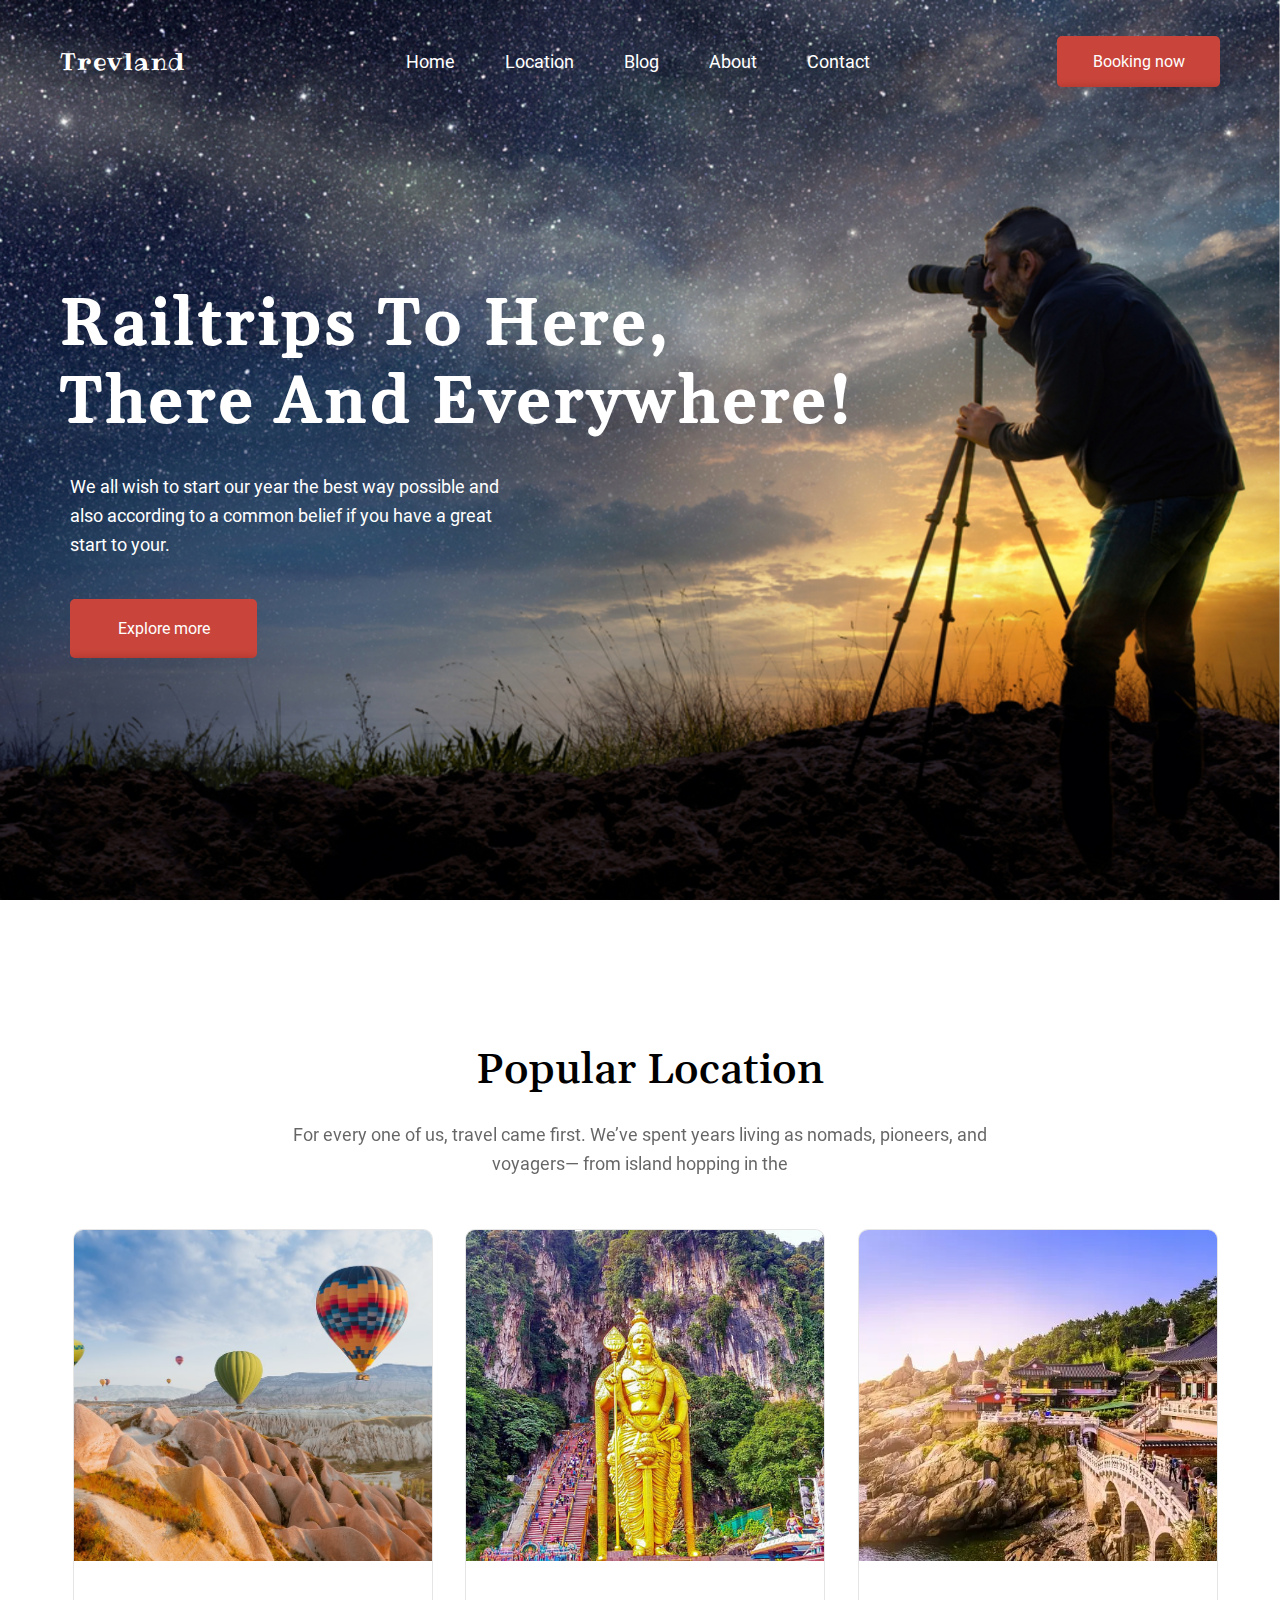
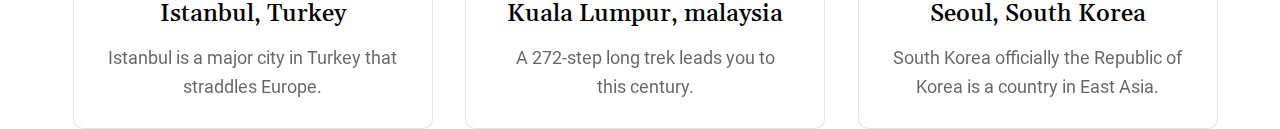
==== index.html @ 226bc900 "first commit" ====
<!DOCTYPE html>
<html lang="en">
  <head>
    <meta charset="UTF-8" />
    <meta http-equiv="X-UA-Compatible" content="IE=edge" />
    <meta name="viewport" content="width=device-width, initial-scale=1.0" />
    <link rel="stylesheet" href="./styles/normalize.css" />
    <link rel="stylesheet" href="./styles/style.css" />
    <title>Traveland</title>
  </head>
  <body class="page">
    <header class="header">
      <div class="header__wrapper --container">
        <div class="menu">
          <div class="logo">Trevland</div>
          <nav class="nav">
            <a class="nav__item" href="#">Home</a>
            <a class="nav__item" href="#">Location</a>
            <a class="nav__item" href="#">Blog</a>
            <a class="nav__item" href="#">About</a>
            <a class="nav__item" href="#">Contact</a>
          </nav>
          <button class="menu__btn button">Booking now</button>
        </div>
        <div class="header__conainter">
          <span class="header__title"
            >Railtrips To Here,<br />
            There And Everywhere!</span
          >
          <p class="header__desc">
            We all wish to start our year the best way possible and<br />
            also according to a common belief if you have a great<br />
            start to your.
          </p>
          <button class="header__btn button" href="#">Explore more</button>
        </div>
      </div>
    </header>
    <main class="content">
      <section class="popular --container">
        <div class="section-header">
          <h2 class="section-header__title">Popular Location</h2>
          <div class="section-header__desc">
            For every one of us, travel came first. We’ve spent years living as
            nomads, pioneers, and<br />
            voyagers— from island hopping in the
          </div>
        </div>
        <div class="popular__list">
          <div class="popular__item">
            <div class="popular__photo popular__photo-turkey"></div>
            <div class="popular__info">
              <h3 class="popular__title">Istanbul, Turkey</h3>
              <p class="popular__desc">
                Istanbul is a major city in Turkey that straddles Europe.
              </p>
            </div>
          </div>
          <div class="popular__item">
            <div class="popular__photo popular__photo-malaysia"></div>
            <div class="popular__info">
              <h3 class="popular__title">Kuala Lumpur, malaysia</h3>
              <p class="popular__desc">
                A 272-step long trek leads you to<br />
                this century.
              </p>
            </div>
          </div>
          <div class="popular__item">
            <div class="popular__photo popular__photo-korea"></div>
            <div class="popular__info">
              <h3 class="popular__title">Seoul, South Korea</h3>
              <p class="popular__desc">
                South Korea officially the Republic of<br />
                Korea is a country in East Asia.
              </p>
            </div>
          </div>
        </div>
      </section>
      <section class="special"></section>
    </main>
    <footer class="footer"></footer>
    <section class="burger">
      <div class="burger__line"></div>
    </section>
    <script src="./js/app.js"></script>
  </body>
</html>
---- styles/style.css ----
html{scroll-behavior:smooth}*{margin:0;padding:0;-webkit-box-sizing:border-box;box-sizing:border-box}.page{width:100%;min-height:100%;font-family:"Roboto",Helvetica,sans-serif;font-style:normal;font-weight:normal;font-size:18px;line-height:29px;color:var(--black)}ul{list-style:none}a{display:block;text-decoration:none;color:var(--dark-grey)}.visually-hidden{position:absolute;width:1px;height:1px;margin:-1px;padding:0;overflow:hidden;border:0;clip:rect(0 0 0 0)}.--container{position:relative;max-width:1160px;margin:0 auto}@media (max-width:1200px){.--container{max-width:90%}}@font-face{font-family:Roboto;src:url("../fonts/Roboto-Medium.ttf");font-weight:500}@font-face{font-family:Roboto;src:url("../fonts/Roboto-Regular.ttf");font-weight:400}@font-face{font-family:Gelasio;src:url("../fonts/Gelasio-Medium.ttf");font-weight:400}@font-face{font-family:Ribeye;src:url("../fonts/Ribeye-Regular.ttf");font-weight:400}:root{--white:#fff;--black:#000;--red:#c9453b;--red-hover:#972820;--shadow:rgba(0,0,0,0.4);--shadow-light:rgba(0,0,0,0.1);--rgba-white:rgba(255,255,255,0.7)}.button{position:relative;background-color:var(--red);font-size:16px;line-height:24px;color:var(--white);border:none;border-radius:5px;overflow:hidden;cursor:pointer}.button:after{content:"";position:absolute;bottom:0;left:0;width:100%;height:10%;background-color:var(--red-hover);-webkit-transform:translate(0,120%);transform:translate(0,120%);-webkit-transition:500ms;transition:500ms;-webkit-filter:blur(5px);filter:blur(5px)}.button:hover:after{-webkit-transform:translate(0,0);transform:translate(0,0)}.logo{font-family:Ribeye,"Roboto",Helvetica,sans-serif;font-style:normal;font-weight:normal;font-size:24px;line-height:150%;letter-spacing:0.06em;color:var(--white)}@media (max-width:414px){.logo{font-size:48px}}.header{position:relative;width:100%;height:900px;margin:0 auto;background:url("../img/content/header-bg.jpg") top right/cover no-repeat}.header__conainter{position:relative;top:286px;color:var(--white)}.header__title{font-family:"Gelasio","Roboto",Helvetica,sans-serif;font-style:normal;font-weight:bold;font-size:65px;line-height:120%;letter-spacing:3.7px}.header__desc{margin:30px 10px 40px}.header__btn{width:187px;height:59px;margin-left:10px}@media (max-width:767px){.header{position:relative;width:100%;max-height:900px;margin:0 auto;background:url("../img/content/header-bg.jpg") top right/cover no-repeat}.header__title{font-size:42px}.header__desc{margin:30px 10px 40px}.header__btn{width:187px;height:59px;margin-left:10px}}@media (max-width:414px){.header{background:url("../img/content/header-bg.jpg") 80% 0/cover no-repeat}}.menu{position:absolute;top:36px;left:0;right:0;padding:0 10px;display:-webkit-box;display:-ms-flexbox;display:flex;-webkit-box-align:center;-ms-flex-align:center;align-items:center;-webkit-box-pack:justify;-ms-flex-pack:justify;justify-content:space-between}.menu__btn{width:163px;height:51px}@media (max-width:1300px){.menu{padding:0}}@media (max-width:414px){.menu{-webkit-box-orient:vertical;-webkit-box-direction:normal;-ms-flex-direction:column;flex-direction:column;gap:30px}.menu__btn{width:163px;height:51px}}.nav{display:-webkit-box;display:-ms-flexbox;display:flex;-ms-flex-wrap:wrap;flex-wrap:wrap;gap:50px;padding-left:34px;color:var(--white)}.nav__item{position:relative;line-height:27px;overflow:hidden}.nav__item:after{content:"";position:absolute;bottom:0;left:0;width:100%;height:10%;background-color:var(--red);-webkit-transform:translate(-110%,0);transform:translate(-110%,0);-webkit-transition:1000ms;transition:1000ms}.nav__item:hover:after{-webkit-animation:navhover 1s;animation:navhover 1s;-webkit-transform:translate(0,0);transform:translate(0,0)}@-webkit-keyframes navhover{0%{-webkit-transform:translate(-110%,0);transform:translate(-110%,0)}25%{-webkit-transform:translate(-10%,0);transform:translate(-10%,0)}50%{-webkit-transform:translate(-30%,0);transform:translate(-30%,0)}to{-webkit-transform:translate(0,0);transform:translate(0,0)}}@keyframes navhover{0%{-webkit-transform:translate(-110%,0);transform:translate(-110%,0)}25%{-webkit-transform:translate(-10%,0);transform:translate(-10%,0)}50%{-webkit-transform:translate(-30%,0);transform:translate(-30%,0)}to{-webkit-transform:translate(0,0);transform:translate(0,0)}}@media (max-width:991px){.nav{display:-webkit-box;display:-ms-flexbox;display:flex;-ms-flex-wrap:wrap;flex-wrap:wrap;gap:20px;padding-left:0}}@media (max-width:767px){.nav{position:fixed;inset:0;width:100%;height:100vh;background-color:var(--red);-webkit-box-orient:vertical;-webkit-box-direction:normal;-ms-flex-direction:column;flex-direction:column;-webkit-box-pack:space-evenly;-ms-flex-pack:space-evenly;justify-content:space-evenly;gap:0;text-align:center;z-index:50;display:none;-webkit-transition:500ms;transition:500ms}.nav__item{font-size:36px;overflow:visible}.nav--active{display:-webkit-box;display:-ms-flexbox;display:flex}}.content{margin-top:141px}.popular__list{display:-webkit-box;display:-ms-flexbox;display:flex;-ms-flex-wrap:wrap;flex-wrap:wrap;gap:30px;padding-left:10px}.popular__item{width:360px;height:500px;background-color:var(--white);border:1px solid var(--shadow-light);border-radius:10px;text-align:center;overflow:hidden}.popular__photo{position:relative;width:100%;height:331px;overflow:hidden}.popular__item:hover{-webkit-transform:scale(1.01);transform:scale(1.01);-webkit-box-shadow:4px 4px 10px var(--shadow);box-shadow:4px 4px 10px var(--shadow);-webkit-transition:linear 200ms;transition:linear 200ms}.popular__photo-turkey{background:url(../img/content/turkey-istambul.png) -65px 0/cover no-repeat}.popular__photo-malaysia{background:url(../img/content/kuala-lumpur-malaysia.png) -98px 0/cover no-repeat}.popular__photo-korea{background:url(../img/content/seoul-south-korea.png) -72px 0/cover no-repeat}.popular__info{padding:35px 0}.popular__title{font-family:"Gelasio","Roboto",Helvetica,sans-serif;font-weight:500;font-size:24px;line-height:150%;margin-bottom:12px}.popular__desc{font-family:"Roboto",Helvetica,sans-serif;font-size:18px;line-height:160%;opacity:0.6}@media (max-width:1300px){.popular__list{-webkit-box-pack:space-evenly;-ms-flex-pack:space-evenly;justify-content:space-evenly}}.burger{position:fixed;bottom:34px;right:34px;width:60px;height:60px;border-radius:50%;background-color:var(--rgba-white);border:2px solid var(--red);display:none;z-index:100}.burger__line{position:absolute;top:50%;left:0;right:0;-webkit-transform:translateY(-50%);transform:translateY(-50%);margin:0 auto;display:block;width:26px;height:4px;border-radius:2px;background-color:var(--red)}.burger__line:after,.burger__line:before{content:"";position:absolute;left:0;width:26px;height:4px;border-radius:2px;background-color:var(--red)}.burger__line:after{top:-8px}.burger__line:before{top:8px}@media (max-width:766px){.burger{display:block}}.section-header{text-align:center;margin-bottom:50px}.section-header__title{font-family:"Gelasio","Roboto",Helvetica,sans-serif;font-weight:500;font-size:43px;line-height:140%;padding-left:20px;margin-bottom:20px}.section-header__desc{font-family:"Roboto",Helvetica,sans-serif;font-weight:normal;font-size:18px;line-height:160%;opacity:0.6}
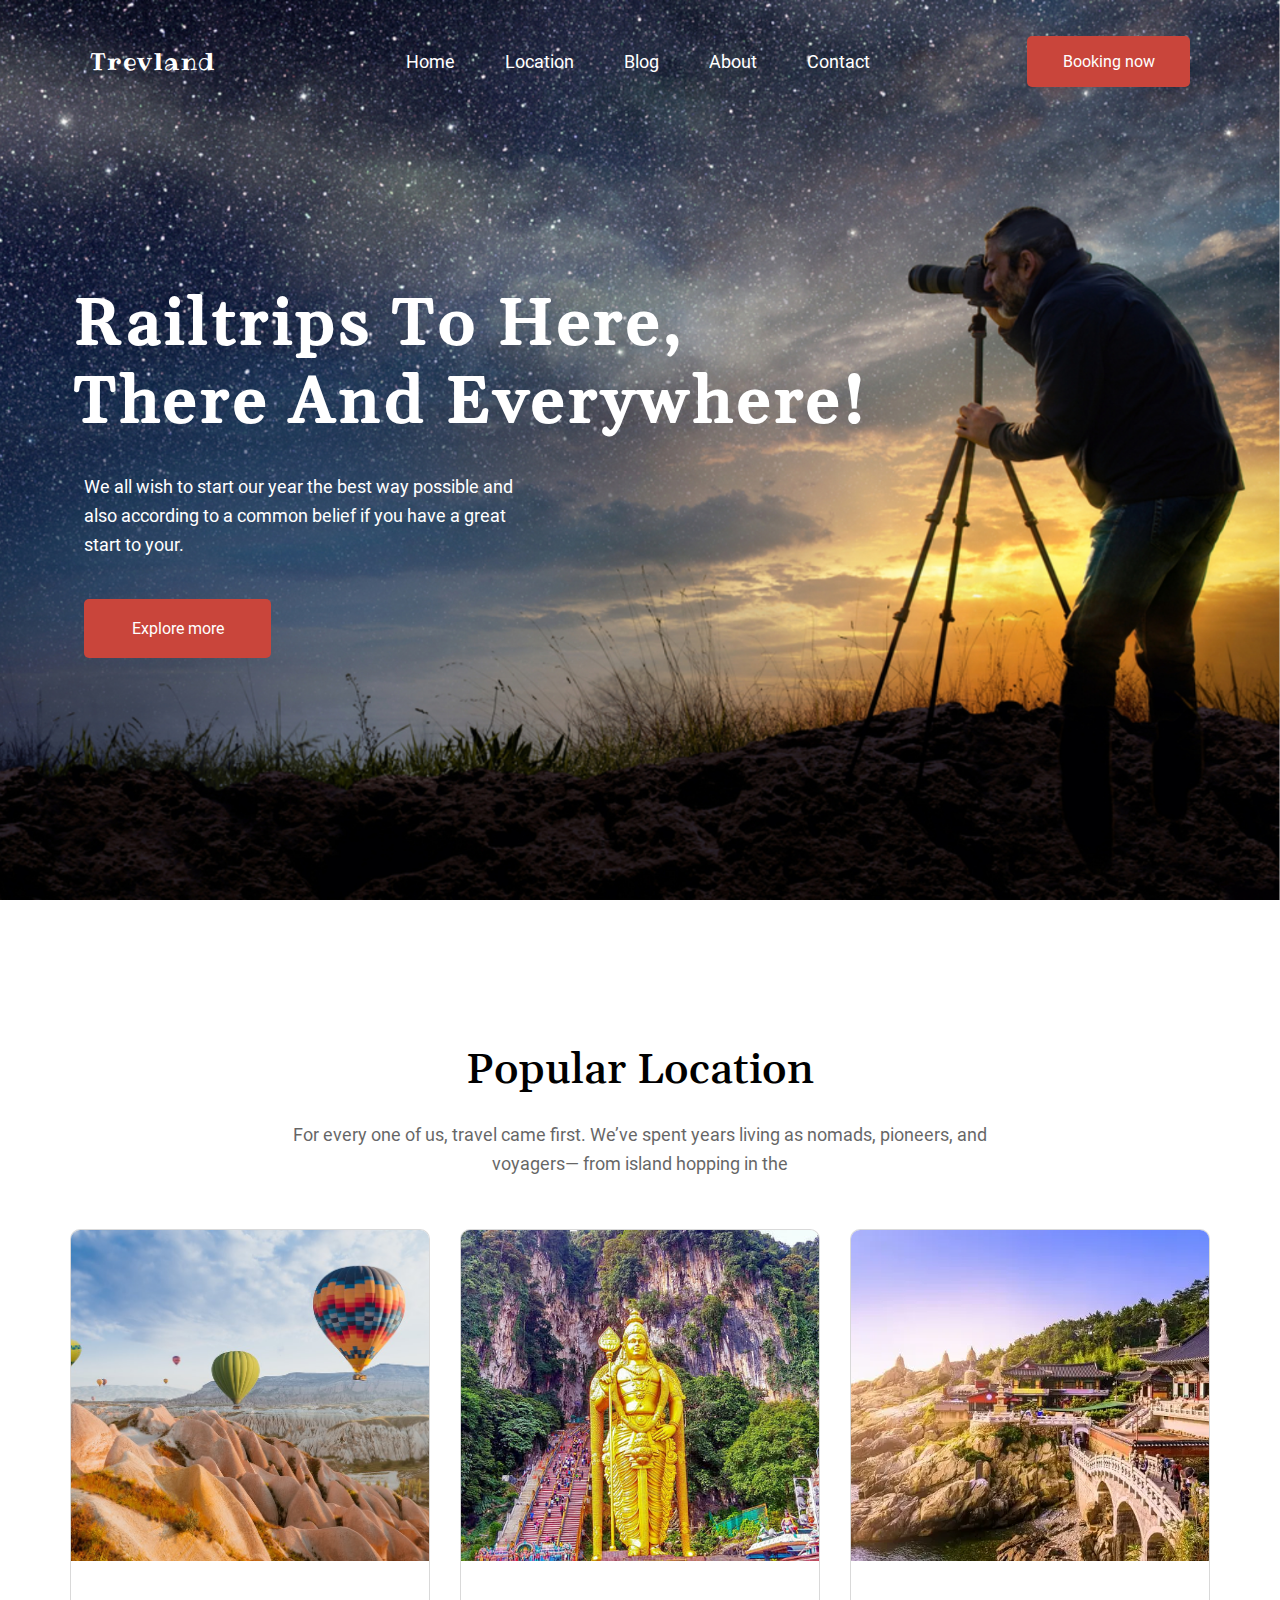
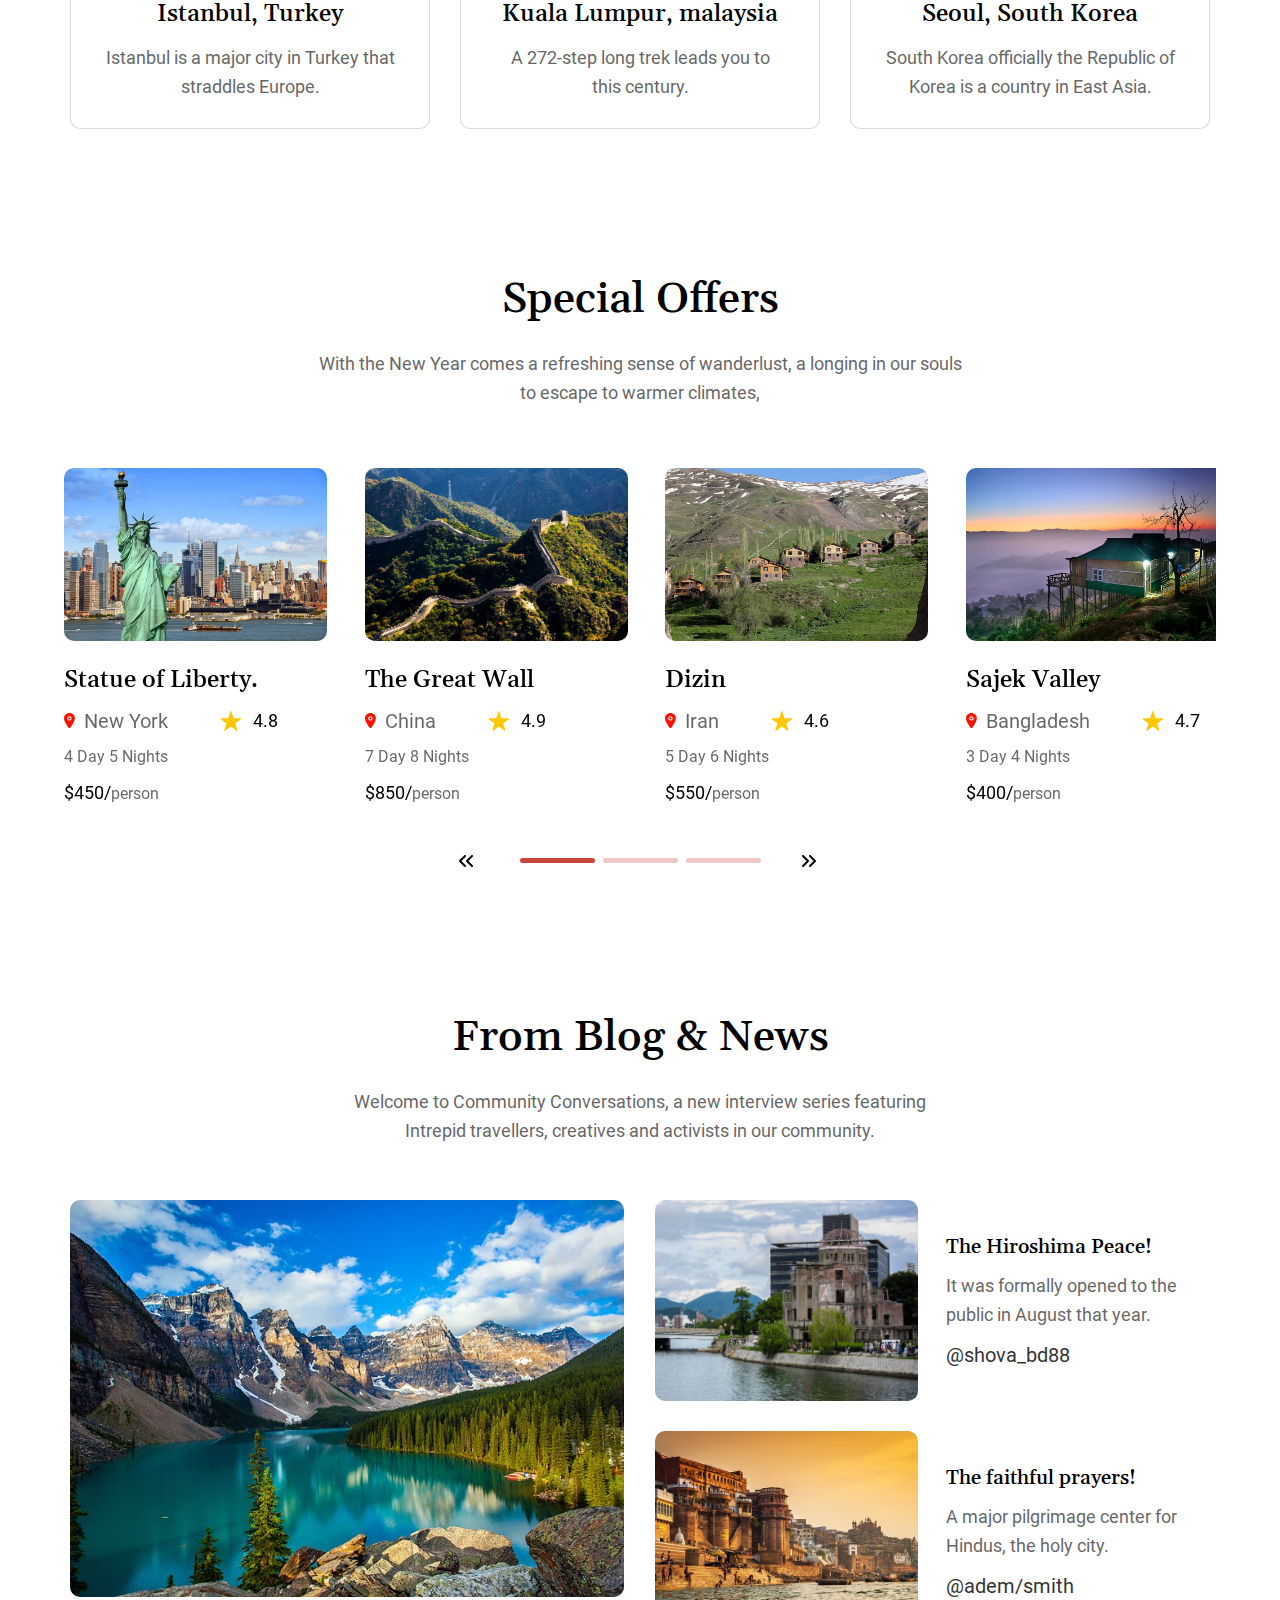
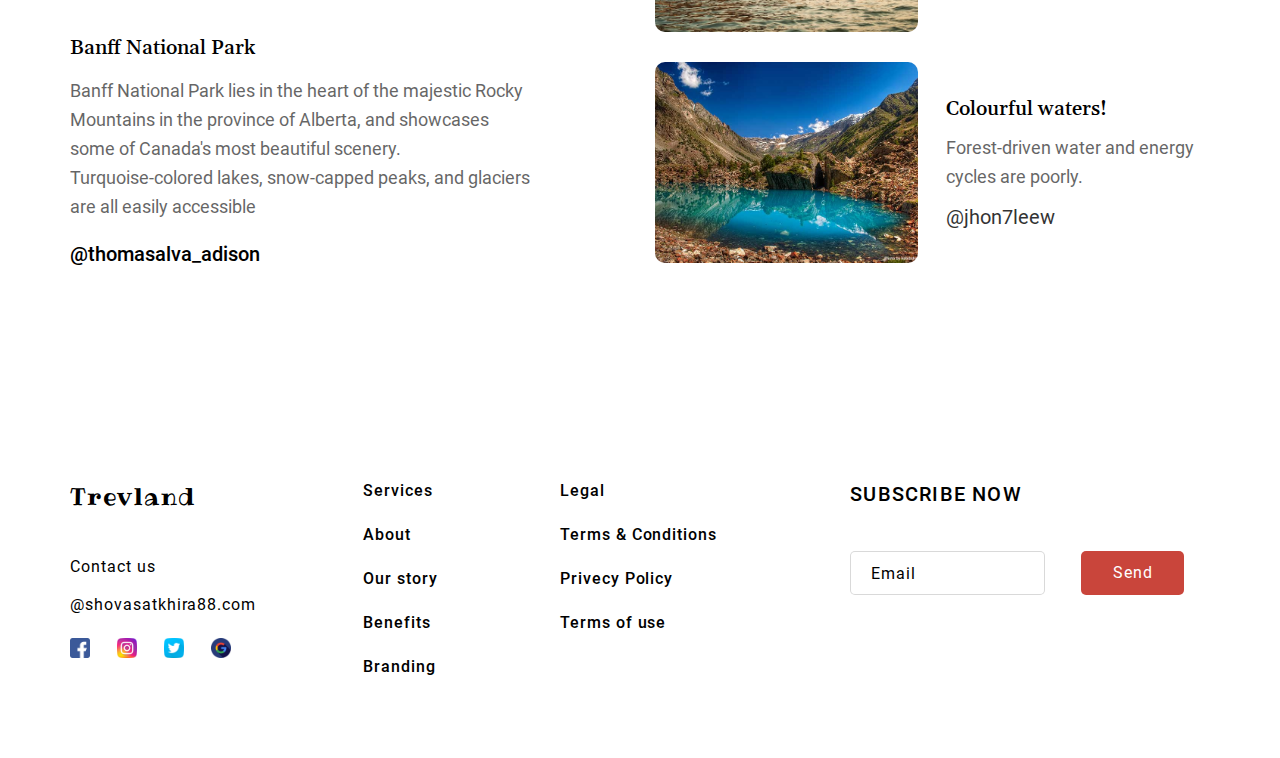
==== commit d1d832b7: "01.11.2021" ====
--- a/index.html
+++ b/index.html
@@ -4,6 +4,7 @@
     <meta charset="UTF-8" />
     <meta http-equiv="X-UA-Compatible" content="IE=edge" />
     <meta name="viewport" content="width=device-width, initial-scale=1.0" />
+    <link rel="stylesheet" href="./styles/swiper-bundle.min.css" />
     <link rel="stylesheet" href="./styles/normalize.css" />
     <link rel="stylesheet" href="./styles/style.css" />
     <title>Traveland</title>
@@ -32,7 +33,7 @@
             also according to a common belief if you have a great<br />
             start to your.
           </p>
-          <button class="header__btn button" href="#">Explore more</button>
+          <button class="header__btn button">Explore more</button>
         </div>
       </div>
     </header>
@@ -78,12 +79,494 @@
           </div>
         </div>
       </section>
-      <section class="special"></section>
+      <section class="special">
+        <div class="section-header">
+          <h2 class="section-header__title">Special Offers</h2>
+          <div class="section-header__desc">
+            With the New Year comes a refreshing sense of wanderlust, a longing
+            in our souls<br />
+            to escape to warmer climates,
+          </div>
+        </div>
+
+        <div class="slider swiper">
+          <div class="swiper-wrapper">
+            <div class="swiper-slide">
+              <div class="location-card">
+                <div class="location-card__photo">
+                  <img
+                    class="location-card__img"
+                    src="./img/content/new-york.jpg"
+                    alt=""
+                  />
+                </div>
+                <div class="location-card__desc">
+                  <div class="location-card__info">
+                    <p class="location-card__name">Statue of Liberty.</p>
+                    <div class="location-card__container">
+                      <div class="location-card__left">
+                        <div class="location-card__icon-loc"></div>
+                        <p class="location-card__country">New York</p>
+                      </div>
+                      <div class="location-card__right">
+                        <div class="location-card__icon-star"></div>
+                        <p class="location-card__rating">4.8</p>
+                      </div>
+                    </div>
+                  </div>
+                  <p class="location-card__period">4 Day 5 Nights</p>
+                  <p class="location-card__price">
+                    $450/<span class="location-card__person">person</span>
+                  </p>
+                </div>
+              </div>
+            </div>
+            <div class="swiper-slide">
+              <div class="location-card">
+                <div class="location-card__photo">
+                  <img
+                    class="location-card__img"
+                    src="./img/content/great-wall.jpg"
+                    alt=""
+                  />
+                </div>
+                <div class="location-card__desc">
+                  <div class="location-card__info">
+                    <p class="location-card__name">The Great Wall</p>
+                    <div class="location-card__container">
+                      <div class="location-card__left">
+                        <div class="location-card__icon-loc"></div>
+                        <p class="location-card__country">China</p>
+                      </div>
+                      <div class="location-card__right">
+                        <div class="location-card__icon-star"></div>
+                        <p class="location-card__rating">4.9</p>
+                      </div>
+                    </div>
+                  </div>
+                  <p class="location-card__period">7 Day 8 Nights</p>
+                  <p class="location-card__price">
+                    $850/<span class="location-card__person">person</span>
+                  </p>
+                </div>
+              </div>
+            </div>
+            <div class="swiper-slide">
+              <div class="location-card">
+                <div class="location-card__photo">
+                  <img
+                    class="location-card__img"
+                    src="./img/content/dizin.jpg"
+                    alt=""
+                  />
+                </div>
+                <div class="location-card__desc">
+                  <div class="location-card__info">
+                    <p class="location-card__name">Dizin</p>
+                    <div class="location-card__container">
+                      <div class="location-card__left">
+                        <div class="location-card__icon-loc"></div>
+                        <p class="location-card__country">Iran</p>
+                      </div>
+                      <div class="location-card__right">
+                        <div class="location-card__icon-star"></div>
+                        <p class="location-card__rating">4.6</p>
+                      </div>
+                    </div>
+                  </div>
+                  <p class="location-card__period">5 Day 6 Nights</p>
+                  <p class="location-card__price">
+                    $550/<span class="location-card__person">person</span>
+                  </p>
+                </div>
+              </div>
+            </div>
+            <div class="swiper-slide">
+              <div class="location-card">
+                <div class="location-card__photo">
+                  <img
+                    class="location-card__img"
+                    src="./img/content/sajek-valley.png"
+                    alt=""
+                  />
+                </div>
+                <div class="location-card__desc">
+                  <div class="location-card__info">
+                    <p class="location-card__name">Sajek Valley</p>
+                    <div class="location-card__container">
+                      <div class="location-card__left">
+                        <div class="location-card__icon-loc"></div>
+                        <p class="location-card__country">Bangladesh</p>
+                      </div>
+                      <div class="location-card__right">
+                        <div class="location-card__icon-star"></div>
+                        <p class="location-card__rating">4.7</p>
+                      </div>
+                    </div>
+                  </div>
+                  <p class="location-card__period">3 Day 4 Nights</p>
+                  <p class="location-card__price">
+                    $400/<span class="location-card__person">person</span>
+                  </p>
+                </div>
+              </div>
+            </div>
+            <div class="swiper-slide">
+              <div class="location-card">
+                <div class="location-card__photo">
+                  <img
+                    class="location-card__img"
+                    src="./img/content/osaka.jpg"
+                    alt=""
+                  />
+                </div>
+                <div class="location-card__desc">
+                  <div class="location-card__info">
+                    <p class="location-card__name">Osaka Castle</p>
+                    <div class="location-card__container">
+                      <div class="location-card__left">
+                        <div class="location-card__icon-loc"></div>
+                        <p class="location-card__country">Japan</p>
+                      </div>
+                      <div class="location-card__right">
+                        <div class="location-card__icon-star"></div>
+                        <p class="location-card__rating">4.7</p>
+                      </div>
+                    </div>
+                  </div>
+                  <p class="location-card__period">4 Day 5 Nights</p>
+                  <p class="location-card__price">
+                    $700/<span class="location-card__person">person</span>
+                  </p>
+                </div>
+              </div>
+            </div>
+            <div class="swiper-slide">
+              <div class="location-card">
+                <div class="location-card__photo">
+                  <img
+                    class="location-card__img"
+                    src="./img/content/new-york.jpg"
+                    alt=""
+                  />
+                </div>
+                <div class="location-card__desc">
+                  <div class="location-card__info">
+                    <p class="location-card__name">Statue of Liberty.</p>
+                    <div class="location-card__container">
+                      <div class="location-card__left">
+                        <div class="location-card__icon-loc"></div>
+                        <p class="location-card__country">New York</p>
+                      </div>
+                      <div class="location-card__right">
+                        <div class="location-card__icon-star"></div>
+                        <p class="location-card__rating">4.8</p>
+                      </div>
+                    </div>
+                  </div>
+                  <p class="location-card__period">4 Day 5 Nights</p>
+                  <p class="location-card__price">
+                    $450/<span class="location-card__person">person</span>
+                  </p>
+                </div>
+              </div>
+            </div>
+            <div class="swiper-slide">
+              <div class="location-card">
+                <div class="location-card__photo">
+                  <img
+                    class="location-card__img"
+                    src="./img/content/great-wall.jpg"
+                    alt=""
+                  />
+                </div>
+                <div class="location-card__desc">
+                  <div class="location-card__info">
+                    <p class="location-card__name">The Great Wall</p>
+                    <div class="location-card__container">
+                      <div class="location-card__left">
+                        <div class="location-card__icon-loc"></div>
+                        <p class="location-card__country">China</p>
+                      </div>
+                      <div class="location-card__right">
+                        <div class="location-card__icon-star"></div>
+                        <p class="location-card__rating">4.9</p>
+                      </div>
+                    </div>
+                  </div>
+                  <p class="location-card__period">7 Day 8 Nights</p>
+                  <p class="location-card__price">
+                    $850/<span class="location-card__person">person</span>
+                  </p>
+                </div>
+              </div>
+            </div>
+            <div class="swiper-slide">
+              <div class="location-card">
+                <div class="location-card__photo">
+                  <img
+                    class="location-card__img"
+                    src="./img/content/dizin.jpg"
+                    alt=""
+                  />
+                </div>
+                <div class="location-card__desc">
+                  <div class="location-card__info">
+                    <p class="location-card__name">Dizin</p>
+                    <div class="location-card__container">
+                      <div class="location-card__left">
+                        <div class="location-card__icon-loc"></div>
+                        <p class="location-card__country">Iran</p>
+                      </div>
+                      <div class="location-card__right">
+                        <div class="location-card__icon-star"></div>
+                        <p class="location-card__rating">4.6</p>
+                      </div>
+                    </div>
+                  </div>
+                  <p class="location-card__period">5 Day 6 Nights</p>
+                  <p class="location-card__price">
+                    $550/<span class="location-card__person">person</span>
+                  </p>
+                </div>
+              </div>
+            </div>
+            <div class="swiper-slide">
+              <div class="location-card">
+                <div class="location-card__photo">
+                  <img
+                    class="location-card__img"
+                    src="./img/content/sajek-valley.png"
+                    alt=""
+                  />
+                </div>
+                <div class="location-card__desc">
+                  <div class="location-card__info">
+                    <p class="location-card__name">Sajek Valley</p>
+                    <div class="location-card__container">
+                      <div class="location-card__left">
+                        <div class="location-card__icon-loc"></div>
+                        <p class="location-card__country">Bangladesh</p>
+                      </div>
+                      <div class="location-card__right">
+                        <div class="location-card__icon-star"></div>
+                        <p class="location-card__rating">4.7</p>
+                      </div>
+                    </div>
+                  </div>
+                  <p class="location-card__period">3 Day 4 Nights</p>
+                  <p class="location-card__price">
+                    $400/<span class="location-card__person">person</span>
+                  </p>
+                </div>
+              </div>
+            </div>
+            <div class="swiper-slide">
+              <div class="location-card">
+                <div class="location-card__photo">
+                  <img
+                    class="location-card__img"
+                    src="./img/content/osaka.jpg"
+                    alt=""
+                  />
+                </div>
+                <div class="location-card__desc">
+                  <div class="location-card__info">
+                    <p class="location-card__name">Osaka Castle</p>
+                    <div class="location-card__container">
+                      <div class="location-card__left">
+                        <div class="location-card__icon-loc"></div>
+                        <p class="location-card__country">Japan</p>
+                      </div>
+                      <div class="location-card__right">
+                        <div class="location-card__icon-star"></div>
+                        <p class="location-card__rating">4.7</p>
+                      </div>
+                    </div>
+                  </div>
+                  <p class="location-card__period">4 Day 5 Nights</p>
+                  <p class="location-card__price">
+                    $700/<span class="location-card__person">person</span>
+                  </p>
+                </div>
+              </div>
+            </div>
+          </div>
+        </div>
+        <div class="slider-control">
+          <div class="slider-control__prev"></div>
+          <div class="slider-control__pagination"></div>
+          <div class="slider-control__next"></div>
+        </div>
+      </section>
+      <section class="news --container">
+        <div class="section-header">
+          <h2 class="section-header__title">From Blog & News</h2>
+          <div class="section-header__desc">
+            Welcome to Community Conversations, a new interview series
+            featuring<br />
+            Intrepid travellers, creatives and activists in our community.
+          </div>
+        </div>
+        <div class="news__wrapper">
+          <div class="news__breaking">
+            <div class="news__photo">
+              <img
+                class="news__img"
+                src="./img/content/banff.jpg"
+                alt="Banff National Park"
+              />
+            </div>
+            <div class="news__info">
+              <div class="news__title">Banff National Park</div>
+              <div class="news__text">
+                Banff National Park lies in the heart of the majestic Rocky<br />
+                Mountains in the province of Alberta, and showcases<br />
+                some of Canada's most beautiful scenery.<br />
+                Turquoise-colored lakes, snow-capped peaks, and glaciers<br />
+                are all easily accessible
+              </div>
+              <div class="news__author">@thomasalva_adison</div>
+            </div>
+          </div>
+          <div class="news__other">
+            <div class="news__item">
+              <div class="news__photo">
+                <img
+                  class="news__img"
+                  src="./img/content/hiroshima.jpg"
+                  alt="hiroshima"
+                />
+              </div>
+              <div class="news__info">
+                <div class="news__title">The Hiroshima Peace!</div>
+                <div class="news__text">
+                  It was formally opened to the<br />
+                  public in August that year.
+                </div>
+                <div class="news__author">@shova_bd88</div>
+              </div>
+            </div>
+            <div class="news__item">
+              <div class="news__photo">
+                <img
+                  class="news__img"
+                  src="./img/content/faithful-prayers.jpg"
+                  alt="The faithful prayers!"
+                />
+              </div>
+              <div class="news__info">
+                <div class="news__title">The faithful prayers!</div>
+                <div class="news__text">
+                  A major pilgrimage center for<br />
+                  Hindus, the holy city.
+                </div>
+                <div class="news__author">@adem/smith</div>
+              </div>
+            </div>
+            <div class="news__item">
+              <div class="news__photo">
+                <img
+                  class="news__img"
+                  src="./img/content/colourful-waters.jpg"
+                  alt="Colourful waters!"
+                />
+              </div>
+              <div class="news__info">
+                <div class="news__title">Colourful waters!</div>
+                <div class="news__text">
+                  Forest-driven water and energy<br />
+                  cycles are poorly.
+                </div>
+                <div class="news__author">@jhon7leew</div>
+              </div>
+            </div>
+          </div>
+        </div>
+      </section>
     </main>
-    <footer class="footer"></footer>
+    <footer class="footer">
+      <div class="footer__wrapper --container">
+        <div class="footer__left">
+          <div class="logo">Trevland</div>
+          <div class="footer__contact">Contact us @shovasatkhira88.com</div>
+          <div class="social">
+            <ul class="social__list">
+              <li class="social__item">
+                <a class="social__link" href="https://www.facebook.com/">
+                  <img src="./img/icons/social-facebook.jpg" alt="facebook" />
+                </a>
+              </li>
+              <li class="social__item">
+                <a class="social__link" href="https://www.instagram.com/">
+                  <img src="./img/icons/social-instagram.jpg" alt="instagram" />
+                </a>
+              </li>
+              <li class="social__item">
+                <a class="social__link" href="https://www.twitter.com/">
+                  <img src="./img/icons/social-twitter.jpg" alt="twitter" />
+                </a>
+              </li>
+              <li class="social__item">
+                <a class="social__link" href="https://www.google.com/">
+                  <img src="./img/icons/social-google.jpg" alt="google" />
+                </a>
+              </li>
+            </ul>
+          </div>
+        </div>
+        <div class="footer__middle">
+          <ul class="footer__menu">
+            <li class="footer__menu-item">
+              <a href="" class="footer__menu-link">Services</a>
+            </li>
+            <li class="footer__menu-item">
+              <a href="" class="footer__menu-link">About</a>
+            </li>
+            <li class="footer__menu-item">
+              <a href="" class="footer__menu-link">Our story</a>
+            </li>
+            <li class="footer__menu-item">
+              <a href="" class="footer__menu-link">Benefits</a>
+            </li>
+            <li class="footer__menu-item">
+              <a href="" class="footer__menu-link">Branding</a>
+            </li>
+            <li class="footer__menu-item">
+              <a href="" class="footer__menu-link">Legal</a>
+            </li>
+            <li class="footer__menu-item">
+              <a href="" class="footer__menu-link">Terms & Conditions</a>
+            </li>
+            <li class="footer__menu-item">
+              <a href="" class="footer__menu-link">Privecy Policy</a>
+            </li>
+            <li class="footer__menu-item">
+              <a href="" class="footer__menu-link">Terms of use</a>
+            </li>
+          </ul>
+        </div>
+        <div class="footer__right">
+          <form class="sub-form">
+            <div class="sub-form__title">Subscribe now</div>
+            <div class="sub-form__container">
+              <input
+                class="sub-form__search"
+                type="email"
+                id="email"
+                name="email"
+                placeholder="Email"
+              />
+              <button class="sub-form__btn button">Send</button>
+            </div>
+          </form>
+        </div>
+      </div>
+    </footer>
     <section class="burger">
       <div class="burger__line"></div>
     </section>
-    <script src="./js/app.js"></script>
+    <script type="module" src="./js/app.js"></script>
+    <script src="./js/swiper-bundle.min.js"></script>
   </body>
 </html>
--- a/styles/style.css
+++ b/styles/style.css
@@ -1 +1 @@
-html{scroll-behavior:smooth}*{margin:0;padding:0;-webkit-box-sizing:border-box;box-sizing:border-box}.page{width:100%;min-height:100%;font-family:"Roboto",Helvetica,sans-serif;font-style:normal;font-weight:normal;font-size:18px;line-height:29px;color:var(--black)}ul{list-style:none}a{display:block;text-decoration:none;color:var(--dark-grey)}.visually-hidden{position:absolute;width:1px;height:1px;margin:-1px;padding:0;overflow:hidden;border:0;clip:rect(0 0 0 0)}.--container{position:relative;max-width:1160px;margin:0 auto}@media (max-width:1200px){.--container{max-width:90%}}@font-face{font-family:Roboto;src:url("../fonts/Roboto-Medium.ttf");font-weight:500}@font-face{font-family:Roboto;src:url("../fonts/Roboto-Regular.ttf");font-weight:400}@font-face{font-family:Gelasio;src:url("../fonts/Gelasio-Medium.ttf");font-weight:400}@font-face{font-family:Ribeye;src:url("../fonts/Ribeye-Regular.ttf");font-weight:400}:root{--white:#fff;--black:#000;--red:#c9453b;--red-hover:#972820;--shadow:rgba(0,0,0,0.4);--shadow-light:rgba(0,0,0,0.1);--rgba-white:rgba(255,255,255,0.7)}.button{position:relative;background-color:var(--red);font-size:16px;line-height:24px;color:var(--white);border:none;border-radius:5px;overflow:hidden;cursor:pointer}.button:after{content:"";position:absolute;bottom:0;left:0;width:100%;height:10%;background-color:var(--red-hover);-webkit-transform:translate(0,120%);transform:translate(0,120%);-webkit-transition:500ms;transition:500ms;-webkit-filter:blur(5px);filter:blur(5px)}.button:hover:after{-webkit-transform:translate(0,0);transform:translate(0,0)}.logo{font-family:Ribeye,"Roboto",Helvetica,sans-serif;font-style:normal;font-weight:normal;font-size:24px;line-height:150%;letter-spacing:0.06em;color:var(--white)}@media (max-width:414px){.logo{font-size:48px}}.header{position:relative;width:100%;height:900px;margin:0 auto;background:url("../img/content/header-bg.jpg") top right/cover no-repeat}.header__conainter{position:relative;top:286px;color:var(--white)}.header__title{font-family:"Gelasio","Roboto",Helvetica,sans-serif;font-style:normal;font-weight:bold;font-size:65px;line-height:120%;letter-spacing:3.7px}.header__desc{margin:30px 10px 40px}.header__btn{width:187px;height:59px;margin-left:10px}@media (max-width:767px){.header{position:relative;width:100%;max-height:900px;margin:0 auto;background:url("../img/content/header-bg.jpg") top right/cover no-repeat}.header__title{font-size:42px}.header__desc{margin:30px 10px 40px}.header__btn{width:187px;height:59px;margin-left:10px}}@media (max-width:414px){.header{background:url("../img/content/header-bg.jpg") 80% 0/cover no-repeat}}.menu{position:absolute;top:36px;left:0;right:0;padding:0 10px;display:-webkit-box;display:-ms-flexbox;display:flex;-webkit-box-align:center;-ms-flex-align:center;align-items:center;-webkit-box-pack:justify;-ms-flex-pack:justify;justify-content:space-between}.menu__btn{width:163px;height:51px}@media (max-width:1300px){.menu{padding:0}}@media (max-width:414px){.menu{-webkit-box-orient:vertical;-webkit-box-direction:normal;-ms-flex-direction:column;flex-direction:column;gap:30px}.menu__btn{width:163px;height:51px}}.nav{display:-webkit-box;display:-ms-flexbox;display:flex;-ms-flex-wrap:wrap;flex-wrap:wrap;gap:50px;padding-left:34px;color:var(--white)}.nav__item{position:relative;line-height:27px;overflow:hidden}.nav__item:after{content:"";position:absolute;bottom:0;left:0;width:100%;height:10%;background-color:var(--red);-webkit-transform:translate(-110%,0);transform:translate(-110%,0);-webkit-transition:1000ms;transition:1000ms}.nav__item:hover:after{-webkit-animation:navhover 1s;animation:navhover 1s;-webkit-transform:translate(0,0);transform:translate(0,0)}@-webkit-keyframes navhover{0%{-webkit-transform:translate(-110%,0);transform:translate(-110%,0)}25%{-webkit-transform:translate(-10%,0);transform:translate(-10%,0)}50%{-webkit-transform:translate(-30%,0);transform:translate(-30%,0)}to{-webkit-transform:translate(0,0);transform:translate(0,0)}}@keyframes navhover{0%{-webkit-transform:translate(-110%,0);transform:translate(-110%,0)}25%{-webkit-transform:translate(-10%,0);transform:translate(-10%,0)}50%{-webkit-transform:translate(-30%,0);transform:translate(-30%,0)}to{-webkit-transform:translate(0,0);transform:translate(0,0)}}@media (max-width:991px){.nav{display:-webkit-box;display:-ms-flexbox;display:flex;-ms-flex-wrap:wrap;flex-wrap:wrap;gap:20px;padding-left:0}}@media (max-width:767px){.nav{position:fixed;inset:0;width:100%;height:100vh;background-color:var(--red);-webkit-box-orient:vertical;-webkit-box-direction:normal;-ms-flex-direction:column;flex-direction:column;-webkit-box-pack:space-evenly;-ms-flex-pack:space-evenly;justify-content:space-evenly;gap:0;text-align:center;z-index:50;display:none;-webkit-transition:500ms;transition:500ms}.nav__item{font-size:36px;overflow:visible}.nav--active{display:-webkit-box;display:-ms-flexbox;display:flex}}.content{margin-top:141px}.popular__list{display:-webkit-box;display:-ms-flexbox;display:flex;-ms-flex-wrap:wrap;flex-wrap:wrap;gap:30px;padding-left:10px}.popular__item{width:360px;height:500px;background-color:var(--white);border:1px solid var(--shadow-light);border-radius:10px;text-align:center;overflow:hidden}.popular__photo{position:relative;width:100%;height:331px;overflow:hidden}.popular__item:hover{-webkit-transform:scale(1.01);transform:scale(1.01);-webkit-box-shadow:4px 4px 10px var(--shadow);box-shadow:4px 4px 10px var(--shadow);-webkit-transition:linear 200ms;transition:linear 200ms}.popular__photo-turkey{background:url(../img/content/turkey-istambul.png) -65px 0/cover no-repeat}.popular__photo-malaysia{background:url(../img/content/kuala-lumpur-malaysia.png) -98px 0/cover no-repeat}.popular__photo-korea{background:url(../img/content/seoul-south-korea.png) -72px 0/cover no-repeat}.popular__info{padding:35px 0}.popular__title{font-family:"Gelasio","Roboto",Helvetica,sans-serif;font-weight:500;font-size:24px;line-height:150%;margin-bottom:12px}.popular__desc{font-family:"Roboto",Helvetica,sans-serif;font-size:18px;line-height:160%;opacity:0.6}@media (max-width:1300px){.popular__list{-webkit-box-pack:space-evenly;-ms-flex-pack:space-evenly;justify-content:space-evenly}}.burger{position:fixed;bottom:34px;right:34px;width:60px;height:60px;border-radius:50%;background-color:var(--rgba-white);border:2px solid var(--red);display:none;z-index:100}.burger__line{position:absolute;top:50%;left:0;right:0;-webkit-transform:translateY(-50%);transform:translateY(-50%);margin:0 auto;display:block;width:26px;height:4px;border-radius:2px;background-color:var(--red)}.burger__line:after,.burger__line:before{content:"";position:absolute;left:0;width:26px;height:4px;border-radius:2px;background-color:var(--red)}.burger__line:after{top:-8px}.burger__line:before{top:8px}@media (max-width:766px){.burger{display:block}}.section-header{text-align:center;margin-bottom:50px}.section-header__title{font-family:"Gelasio","Roboto",Helvetica,sans-serif;font-weight:500;font-size:43px;line-height:140%;padding-left:20px;margin-bottom:20px}.section-header__desc{font-family:"Roboto",Helvetica,sans-serif;font-weight:normal;font-size:18px;line-height:160%;opacity:0.6}+html{scroll-behavior:smooth}*{margin:0;padding:0;-webkit-box-sizing:border-box;box-sizing:border-box}.page{width:100%;min-height:100%;font-family:"Roboto",Helvetica,sans-serif;font-style:normal;font-weight:normal;font-size:18px;line-height:29px;color:var(--black)}ul{list-style:none}a{display:block;text-decoration:none;color:var(--dark-grey)}.visually-hidden{position:absolute;width:1px;height:1px;margin:-1px;padding:0;overflow:hidden;border:0;clip:rect(0 0 0 0)}.--container{position:relative;width:100%;max-width:1140px;margin:0 auto}@media (max-width:1200px){.--container{max-width:100%;padding:0 10px}}@font-face{font-family:Roboto;src:url("../fonts/Roboto-Medium.ttf");font-weight:500}@font-face{font-family:Roboto;src:url("../fonts/Roboto-Regular.ttf");font-weight:400}@font-face{font-family:Gelasio;src:url("../fonts/Gelasio-Medium.ttf");font-weight:400}@font-face{font-family:Ribeye;src:url("../fonts/Ribeye-Regular.ttf");font-weight:400}:root{--white:#fff;--black:#000;--red:#c9453b;--red-hover:#972820;--shadow:rgba(0,0,0,0.4);--shadow-light:rgba(0,0,0,0.15);--rgba-white:rgba(255,255,255,0.7)}.button{position:relative;background-color:var(--red);font-size:16px;line-height:24px;color:var(--white);border:none;border-radius:5px;overflow:hidden;cursor:pointer}.logo{font-family:Ribeye,"Roboto",Helvetica,sans-serif;font-style:normal;font-weight:normal;font-size:24px;line-height:150%;letter-spacing:0.06em;color:var(--white)}@media (max-width:414px){.logo{font-size:48px}}.header{position:relative;width:100%;height:900px;margin:0 auto;background:url("../img/content/header-bg.jpg") top right/cover no-repeat}.header__conainter{position:relative;top:286px;left:-10px;color:var(--white)}.header__title{font-family:"Gelasio","Roboto",Helvetica,sans-serif;font-style:normal;font-weight:bold;font-size:65px;line-height:120%;letter-spacing:3.7px}.header__desc{margin:30px 10px 40px}.header__btn{width:187px;height:59px;margin-left:10px}@media (max-width:1300px){.header__conainter{position:relative;top:286px;left:4px;color:var(--white)}}@media (max-width:767px){.header{position:relative;width:100%;max-height:900px;margin:0 auto;background:url("../img/content/header-bg.jpg") top right/cover no-repeat}.header__conainter{position:relative;top:286px;left:0;color:var(--white)}.header__title{font-size:42px}.header__desc{margin:30px 10px 40px}.header__btn{width:187px;height:59px;margin-left:10px}}@media (max-width:414px){.header{background:url("../img/content/header-bg.jpg") 80% 0/cover no-repeat}}.menu{position:absolute;top:36px;left:0;right:0;display:-webkit-box;display:-ms-flexbox;display:flex;-webkit-box-align:center;-ms-flex-align:center;align-items:center;-webkit-box-pack:justify;-ms-flex-pack:justify;justify-content:space-between}.menu__btn{width:163px;height:51px}@media (max-width:1300px){.menu{padding:0 20px}}@media (max-width:414px){.menu{-webkit-box-orient:vertical;-webkit-box-direction:normal;-ms-flex-direction:column;flex-direction:column;gap:30px}.menu__btn{width:163px;height:51px}}.nav{display:-webkit-box;display:-ms-flexbox;display:flex;-ms-flex-wrap:wrap;flex-wrap:wrap;gap:50px;padding-left:34px;color:var(--white)}.nav__item{position:relative;line-height:27px;overflow:hidden}.nav__item:after{content:"";position:absolute;bottom:0;left:0;width:100%;height:10%;background-color:var(--red);-webkit-transform:translate(-110%,0);transform:translate(-110%,0);-webkit-transition:1000ms;transition:1000ms}.nav__item:hover:after{-webkit-animation:navhover 1s;animation:navhover 1s;-webkit-transform:translate(0,0);transform:translate(0,0)}@-webkit-keyframes navhover{0%{-webkit-transform:translate(-110%,0);transform:translate(-110%,0)}25%{-webkit-transform:translate(-10%,0);transform:translate(-10%,0)}50%{-webkit-transform:translate(-30%,0);transform:translate(-30%,0)}to{-webkit-transform:translate(0,0);transform:translate(0,0)}}@keyframes navhover{0%{-webkit-transform:translate(-110%,0);transform:translate(-110%,0)}25%{-webkit-transform:translate(-10%,0);transform:translate(-10%,0)}50%{-webkit-transform:translate(-30%,0);transform:translate(-30%,0)}to{-webkit-transform:translate(0,0);transform:translate(0,0)}}@media (max-width:991px){.nav{display:-webkit-box;display:-ms-flexbox;display:flex;-ms-flex-wrap:wrap;flex-wrap:wrap;gap:20px;padding-left:0}}@media (max-width:767px){.nav{position:fixed;inset:0;width:100%;height:100vh;background-color:var(--red);-webkit-box-orient:vertical;-webkit-box-direction:normal;-ms-flex-direction:column;flex-direction:column;-webkit-box-pack:space-evenly;-ms-flex-pack:space-evenly;justify-content:space-evenly;gap:0;text-align:center;z-index:50;display:none;-webkit-transition:500ms;transition:500ms}.nav__item{font-size:36px;overflow:visible}.nav--active{display:-webkit-box;display:-ms-flexbox;display:flex}}.content{margin:141px 0;display:-ms-grid;display:grid;gap:141px}.popular__list{display:-webkit-box;display:-ms-flexbox;display:flex;-ms-flex-wrap:wrap;flex-wrap:wrap;gap:30px}.popular__item{width:360px;height:500px;background-color:var(--white);border:1px solid var(--shadow-light);border-radius:10px;text-align:center;overflow:hidden}.popular__photo{position:relative;width:100%;height:331px;overflow:hidden}.popular__item:hover{-webkit-transform:scale(1.01);transform:scale(1.01);-webkit-box-shadow:4px 4px 10px var(--shadow);box-shadow:4px 4px 10px var(--shadow);-webkit-transition:linear 200ms;transition:linear 200ms}.popular__photo-turkey{background:url(../img/content/turkey-istambul.png) -65px 0/cover no-repeat}.popular__photo-malaysia{background:url(../img/content/kuala-lumpur-malaysia.png) -98px 0/cover no-repeat}.popular__photo-korea{background:url(../img/content/seoul-south-korea.png) -72px 0/cover no-repeat}.popular__info{padding:35px 0}.popular__title{font-family:"Gelasio","Roboto",Helvetica,sans-serif;font-weight:500;font-size:24px;line-height:150%;margin-bottom:12px}.popular__desc{font-family:"Roboto",Helvetica,sans-serif;font-size:18px;line-height:160%;opacity:0.6}@media (max-width:1300px){.popular__list{-webkit-box-pack:space-evenly;-ms-flex-pack:space-evenly;justify-content:space-evenly}}@media (max-width:414px){.popular__info{padding:25px 5px}.popular__item{width:100%}.popular__title{font-size:20px}.popular__desc{font-size:18px}}.location-card__photo{max-width:263px;height:173px;border-radius:10px;overflow:hidden;margin-bottom:21px}.location-card__img{width:100%}.location-card__info{margin-bottom:6px}.location-card__name{font-family:"Gelasio","Roboto",Helvetica,sans-serif;font-style:normal;font-weight:500;font-size:24px;line-height:150%;margin-bottom:8px}.location-card__container{display:-webkit-box;display:-ms-flexbox;display:flex;-ms-flex-wrap:wrap;flex-wrap:wrap;gap:10px 53px;-webkit-box-align:center;-ms-flex-align:center;align-items:center}.location-card__left,.location-card__right{display:-webkit-box;display:-ms-flexbox;display:flex;-webkit-box-align:center;-ms-flex-align:center;align-items:center}.location-card__icon-loc{width:20px;height:20px;background:url("../img/icons/location.svg") 0 2px no-repeat}.location-card__country{font-size:20px;line-height:150%;opacity:0.6}.location-card__icon-star{width:20px;height:20px;background:url(../img/icons/star.svg) 50% 50% no-repeat}.location-card__rating{font-size:18px;line-height:150%;padding-left:12px}.location-card__period{margin-bottom:8px}.location-card__price{font-size:18px;line-height:150%;margin-bottom:8px}.location-card__period,.location-card__person{font-size:16px;opacity:0.6}@media (max-width:1599px){.location-card__photo{min-width:263px;height:173px;border-radius:10px;overflow:hidden;margin-bottom:21px}}.special{max-width:1600px;position:relative;margin:0 auto;overflow:hidden}@media (max-width:1599px){.special{width:90%;margin:0 auto}}@media (max-width:991px){.special{width:90%;margin:0 auto}}.footer{min-height:348px;display:-webkit-box;display:-ms-flexbox;display:flex;-webkit-box-align:center;-ms-flex-align:center;align-items:center}.footer__wrapper{min-height:210px;display:-webkit-box;display:-ms-flexbox;display:flex;gap:107px}.footer__left{display:-webkit-box;display:-ms-flexbox;display:flex;-webkit-box-orient:vertical;-webkit-box-direction:normal;-ms-flex-direction:column;flex-direction:column}.footer__left>.logo{color:var(--black);margin-bottom:33px}.footer__contact{max-width:200px;font-size:16px;line-height:38px;letter-spacing:0.06em;margin-bottom:13px}.footer__middle{width:100%;max-width:360px}.footer__menu{max-height:210px;display:-webkit-box;display:-ms-flexbox;display:flex;-webkit-box-orient:vertical;-webkit-box-direction:normal;-ms-flex-direction:column;flex-direction:column;-ms-flex-wrap:wrap;flex-wrap:wrap;gap:20px 116px}.footer__menu-item{font-weight:500;font-size:16px;line-height:150%;letter-spacing:0.06em;-webkit-transition:250ms;transition:250ms}.footer__menu-item:hover{color:var(--red)}.footer__right{max-width:406px;width:100%}@media (max-width:1200px){.footer{padding:10px}.footer__wrapper{-webkit-box-align:center;-ms-flex-align:center;align-items:center;-webkit-box-orient:vertical;-webkit-box-direction:normal;-ms-flex-direction:column;flex-direction:column;-ms-flex-pack:distribute;justify-content:space-around}}@media (max-width:991px){.footer__menu{max-height:210px;display:-webkit-box;display:-ms-flexbox;display:flex;-webkit-box-orient:vertical;-webkit-box-direction:normal;-ms-flex-direction:column;flex-direction:column;-ms-flex-wrap:wrap;flex-wrap:wrap;gap:20px 50px}}@media (max-width:768px){.footer__left>.logo{font-size:48px;text-align:center}.footer__contact{display:none}}.burger{position:fixed;bottom:34px;right:34px;width:60px;height:60px;border-radius:50%;background-color:var(--rgba-white);border:2px solid var(--red);display:none;z-index:100}.burger__line{position:absolute;top:50%;left:0;right:0;-webkit-transform:translateY(-50%);transform:translateY(-50%);margin:0 auto;display:block;width:26px;height:4px;border-radius:2px;background-color:var(--red)}.burger__line:after,.burger__line:before{content:"";position:absolute;left:0;width:26px;height:4px;border-radius:2px;background-color:var(--red)}.burger__line:after{top:-8px}.burger__line:before{top:8px}@media (max-width:766px){.burger{display:block}}.section-header{text-align:center;margin-bottom:50px}.section-header__title{font-family:"Gelasio","Roboto",Helvetica,sans-serif;font-weight:500;font-size:43px;line-height:140%;margin-bottom:20px}.section-header__desc{font-family:"Roboto",Helvetica,sans-serif;font-weight:normal;font-size:18px;line-height:160%;opacity:0.6}.slider{margin:60px 0 40px}.slider-control{position:relative;display:-webkit-box;display:-ms-flexbox;display:flex;-webkit-box-align:center;-ms-flex-align:center;align-items:center;-webkit-box-pack:justify;-ms-flex-pack:justify;justify-content:space-between;max-width:355px;height:12px;margin:0 auto;gap:30px}.slider-control__next,.slider-control__prev{position:absolute;top:0;margin:0;width:14px;height:12px;background:url("../../img/icons/arrows.svg") 50% 50% no-repeat}.slider-control__prev{left:-4px}.slider-control__next{right:2px;-webkit-transform:scale(-1,1);transform:scale(-1,1)}.slider-control__pagination{position:relative;display:-webkit-box;display:-ms-flexbox;display:flex;margin:0 auto;bottom:0;left:0;overflow:hidden}.swiper-pagination-bullet{width:75px;height:5px;border-radius:10px;background:var(--red);opacity:0.3}.swiper-pagination-bullet-active{opacity:1}@media (max-width:1200px){.slider-control__next,.slider-control__prev{display:none}}.news{position:relative;width:100%}.news__wrapper{max-width:100%;position:relative;margin-top:55px;display:-webkit-box;display:-ms-flexbox;display:flex;gap:29px 31px}.news__item{display:-webkit-box;display:-ms-flexbox;display:flex;-webkit-box-align:center;-ms-flex-align:center;align-items:center;gap:28px}.news__photo{max-width:263px;height:201px;border-radius:10px;overflow:hidden}.news__img{width:100%;height:100%;-o-object-fit:cover;object-fit:cover}.news__info{display:-webkit-box;display:-ms-flexbox;display:flex;-webkit-box-orient:vertical;-webkit-box-direction:normal;-ms-flex-direction:column;flex-direction:column;gap:10px}.news__title{font-family:"Gelasio","Roboto",Helvetica,sans-serif;font-size:20px;line-height:150%}.news__text{font-size:18px;line-height:160%;opacity:0.6}.news__author{font-size:20px;font-weight:normal;line-height:150%;opacity:0.8}.news__breaking{max-width:554px;height:100%;display:-webkit-box;display:-ms-flexbox;display:flex;-webkit-box-orient:vertical;-webkit-box-direction:normal;-ms-flex-direction:column;flex-direction:column;-webkit-box-align:start;-ms-flex-align:start;align-items:flex-start}.news__breaking>.news__photo{max-width:100%;height:397px;border-radius:10px;overflow:hidden;margin-bottom:36px}.news__breaking>.news__img{background:contain}.news__breaking>.news__info{display:-webkit-box;display:-ms-flexbox;display:flex;-webkit-box-orient:vertical;-webkit-box-direction:normal;-ms-flex-direction:column;flex-direction:column;gap:14px}.news__breaking>.news__info>.news__author{margin-top:4px;font-weight:500;opacity:1}.news__other{display:-webkit-box;display:-ms-flexbox;display:flex;-webkit-box-orient:vertical;-webkit-box-direction:normal;-ms-flex-direction:column;flex-direction:column;gap:30px}@media (max-width:1200px){.news__wrapper{-ms-flex-wrap:wrap;flex-wrap:wrap}.news__breaking{width:100%;margin:0 auto}.news__other{margin:0 auto}}@media (max-width:767px){.news__item{-webkit-box-orient:vertical;-webkit-box-direction:normal;-ms-flex-direction:column;flex-direction:column;-webkit-box-align:start;-ms-flex-align:start;align-items:flex-start}}.social__list{display:-webkit-box;display:-ms-flexbox;display:flex;gap:27px}.social__item{width:20px;height:20px}.social__link{width:100%;height:100%}.social__link img{width:100%}@media (max-width:768px){.social__item{width:40px;height:40px}}.sub-form{width:100%;height:210px;position:relative;padding:0 20px}.sub-form__title{font-weight:500;font-size:20px;line-height:150%;letter-spacing:0.06em;text-transform:uppercase;margin-bottom:42px}.sub-form__container{max-width:340px;min-height:44px;display:-webkit-box;display:-ms-flexbox;display:flex;-ms-flex-wrap:wrap;flex-wrap:wrap;gap:36px}.sub-form__search{padding:4px 0 4px 10px;width:195px;min-height:44px;border:1px solid var(--shadow-light);-webkit-box-sizing:border-box;box-sizing:border-box;border-radius:5px}.sub-form__search::-webkit-input-placeholder{padding-left:10px;font-size:16px;line-height:150%;letter-spacing:0.06em;color:var(--black)}.sub-form__search::-moz-placeholder{padding-left:10px;font-size:16px;line-height:150%;letter-spacing:0.06em;color:var(--black)}.sub-form__search:-ms-input-placeholder{padding-left:10px;font-size:16px;line-height:150%;letter-spacing:0.06em;color:var(--black)}.sub-form__search::-ms-input-placeholder{padding-left:10px;font-size:16px;line-height:150%;letter-spacing:0.06em;color:var(--black)}.sub-form__search::placeholder{padding-left:10px;font-size:16px;line-height:150%;letter-spacing:0.06em;color:var(--black)}.sub-form__search:focus{outline:2px solid var(--red)}.sub-form__btn{width:103px;min-height:44px;letter-spacing:0.06em}@media (max-width:414px){.sub-form__title{text-align:center}.sub-form__container{-webkit-box-orient:vertical;-webkit-box-direction:normal;-ms-flex-direction:column;flex-direction:column;gap:8px}.sub-form__search{width:100%}.sub-form__btn{width:100%}}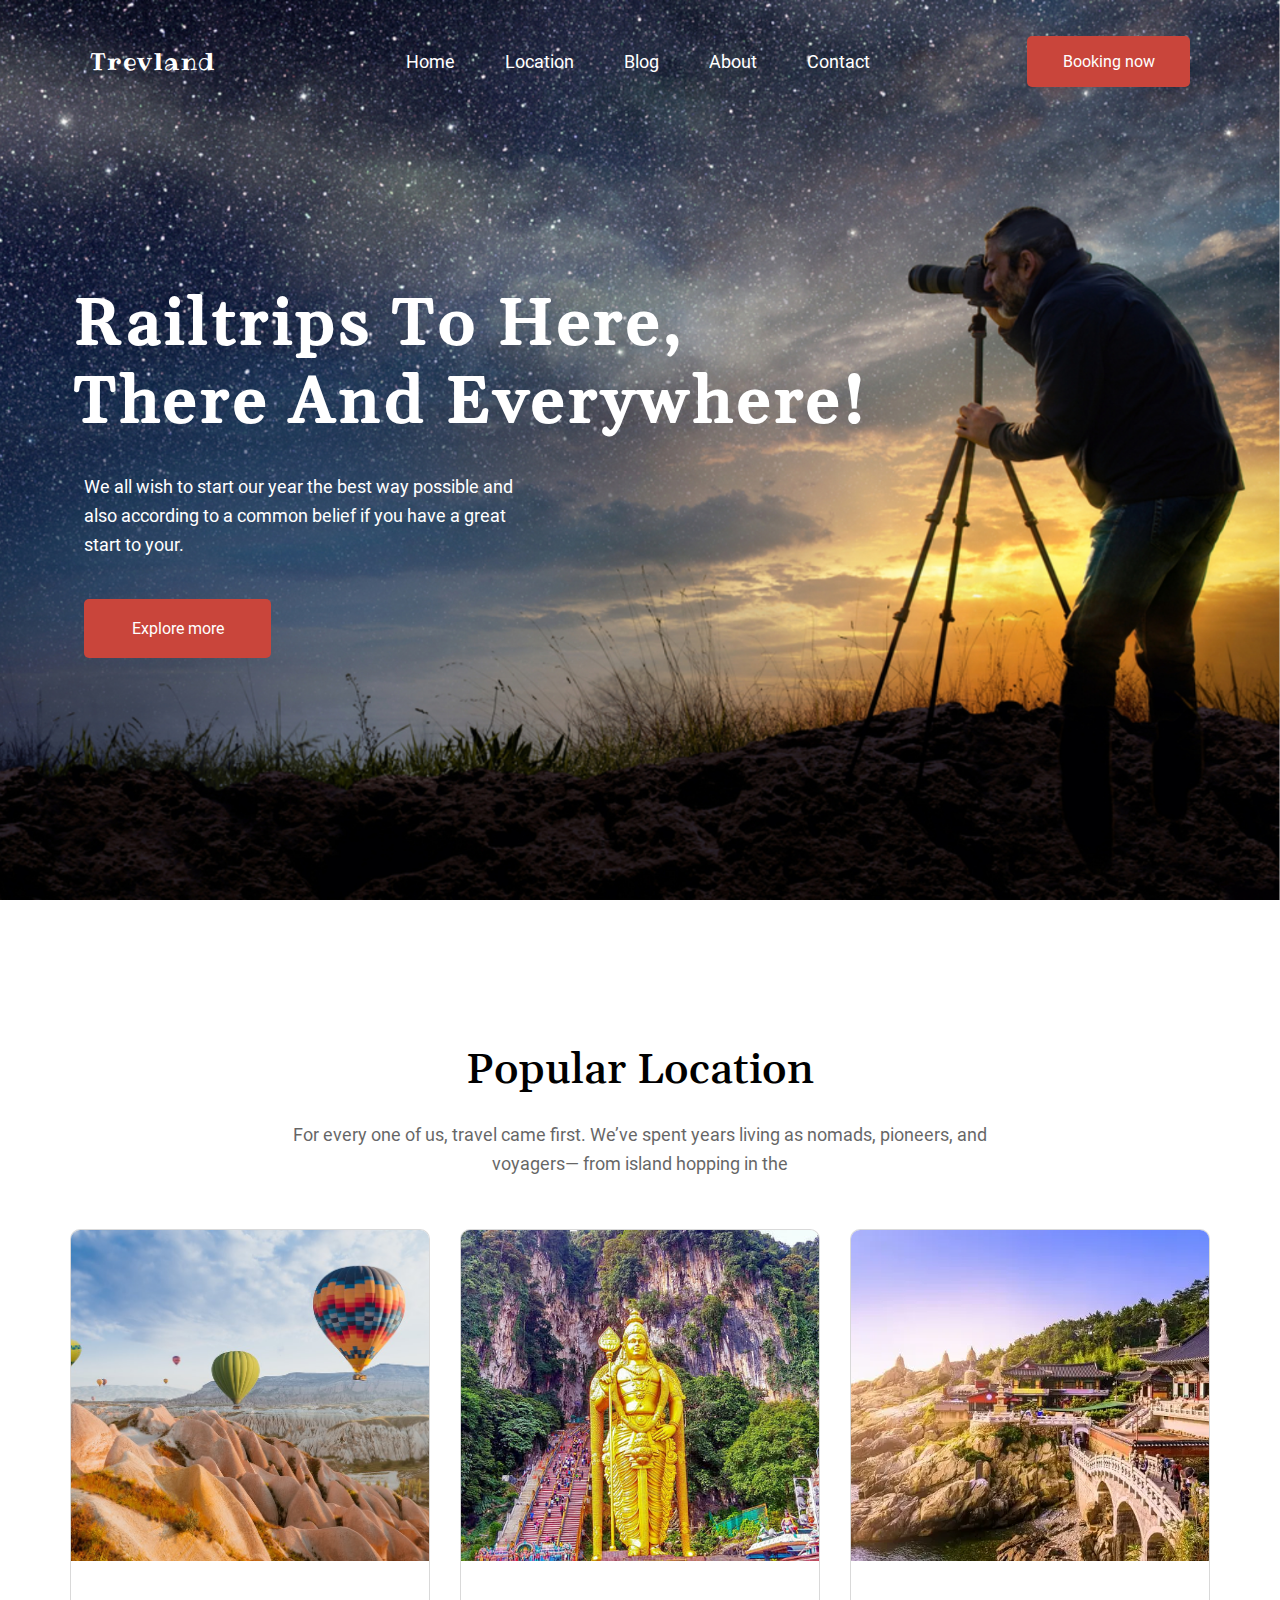
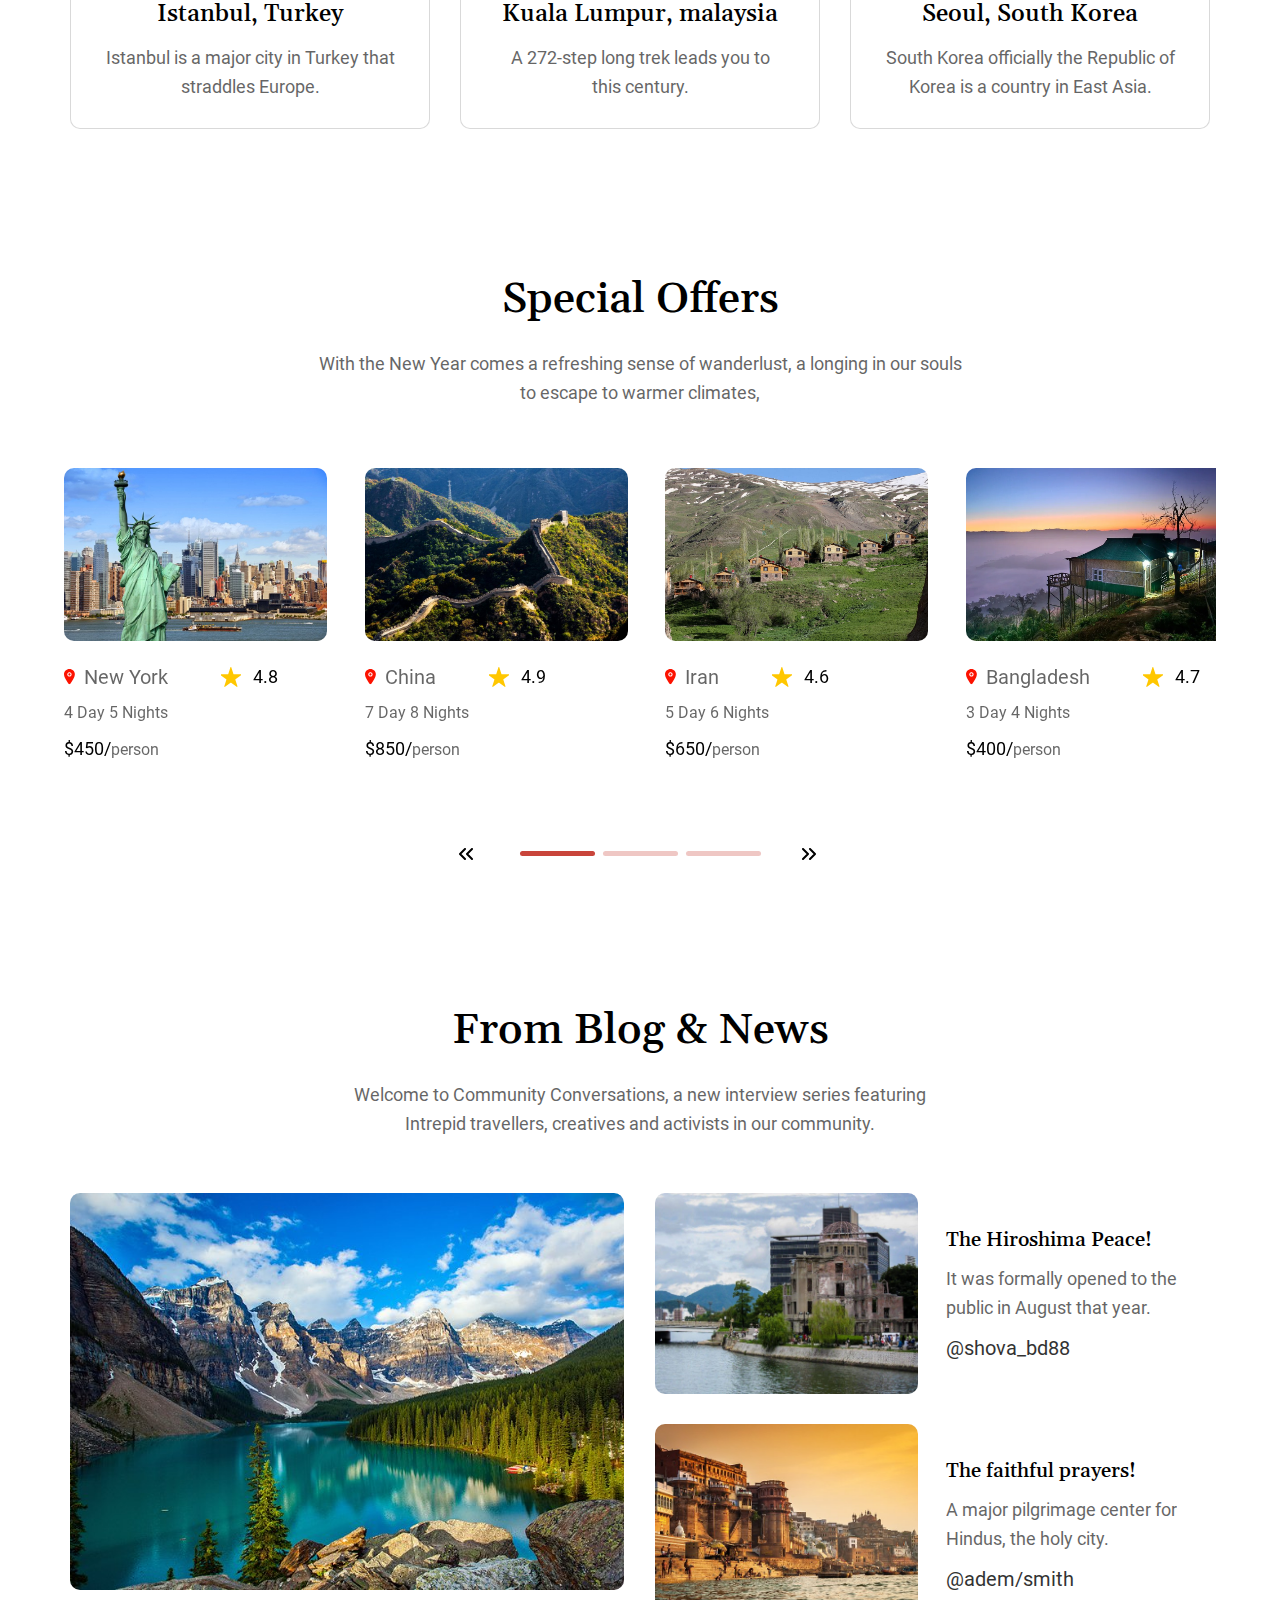
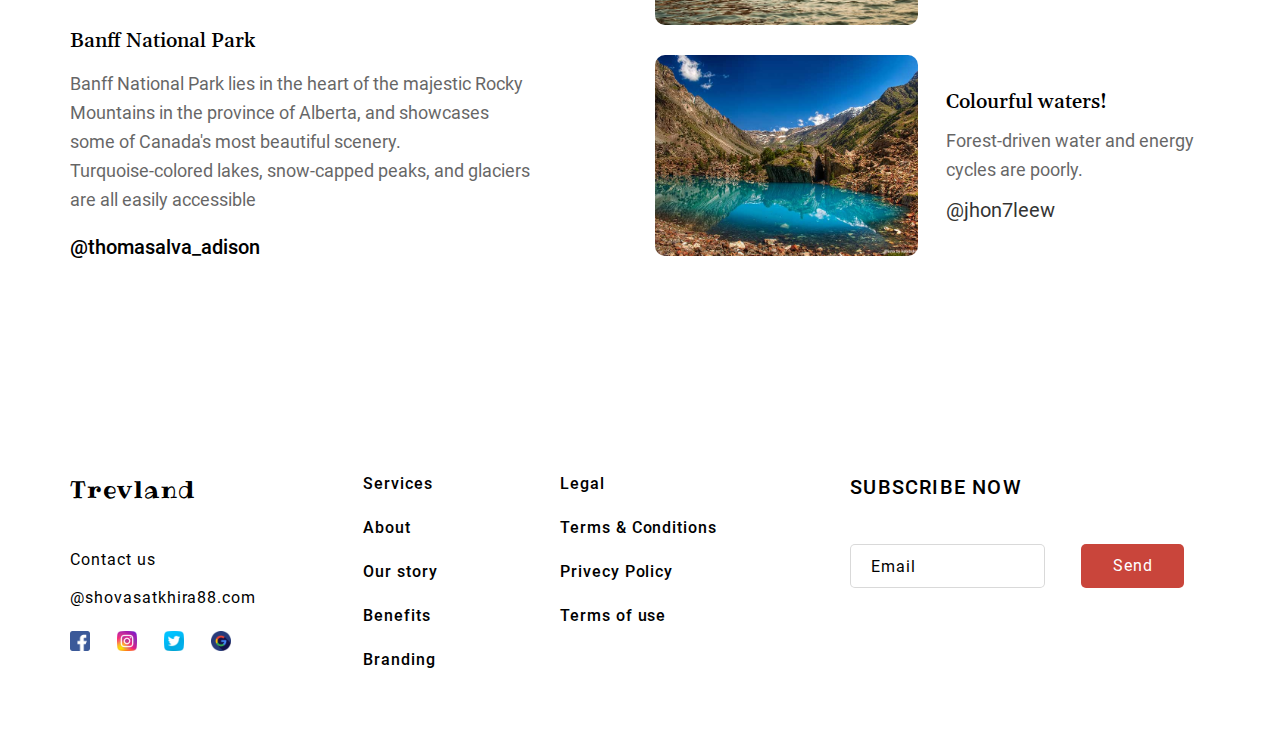
==== commit 738b8819: "01.11.2021" ====
--- a/index.html
+++ b/index.html
@@ -90,308 +90,7 @@
         </div>
 
         <div class="slider swiper">
-          <div class="swiper-wrapper">
-            <div class="swiper-slide">
-              <div class="location-card">
-                <div class="location-card__photo">
-                  <img
-                    class="location-card__img"
-                    src="./img/content/new-york.jpg"
-                    alt=""
-                  />
-                </div>
-                <div class="location-card__desc">
-                  <div class="location-card__info">
-                    <p class="location-card__name">Statue of Liberty.</p>
-                    <div class="location-card__container">
-                      <div class="location-card__left">
-                        <div class="location-card__icon-loc"></div>
-                        <p class="location-card__country">New York</p>
-                      </div>
-                      <div class="location-card__right">
-                        <div class="location-card__icon-star"></div>
-                        <p class="location-card__rating">4.8</p>
-                      </div>
-                    </div>
-                  </div>
-                  <p class="location-card__period">4 Day 5 Nights</p>
-                  <p class="location-card__price">
-                    $450/<span class="location-card__person">person</span>
-                  </p>
-                </div>
-              </div>
-            </div>
-            <div class="swiper-slide">
-              <div class="location-card">
-                <div class="location-card__photo">
-                  <img
-                    class="location-card__img"
-                    src="./img/content/great-wall.jpg"
-                    alt=""
-                  />
-                </div>
-                <div class="location-card__desc">
-                  <div class="location-card__info">
-                    <p class="location-card__name">The Great Wall</p>
-                    <div class="location-card__container">
-                      <div class="location-card__left">
-                        <div class="location-card__icon-loc"></div>
-                        <p class="location-card__country">China</p>
-                      </div>
-                      <div class="location-card__right">
-                        <div class="location-card__icon-star"></div>
-                        <p class="location-card__rating">4.9</p>
-                      </div>
-                    </div>
-                  </div>
-                  <p class="location-card__period">7 Day 8 Nights</p>
-                  <p class="location-card__price">
-                    $850/<span class="location-card__person">person</span>
-                  </p>
-                </div>
-              </div>
-            </div>
-            <div class="swiper-slide">
-              <div class="location-card">
-                <div class="location-card__photo">
-                  <img
-                    class="location-card__img"
-                    src="./img/content/dizin.jpg"
-                    alt=""
-                  />
-                </div>
-                <div class="location-card__desc">
-                  <div class="location-card__info">
-                    <p class="location-card__name">Dizin</p>
-                    <div class="location-card__container">
-                      <div class="location-card__left">
-                        <div class="location-card__icon-loc"></div>
-                        <p class="location-card__country">Iran</p>
-                      </div>
-                      <div class="location-card__right">
-                        <div class="location-card__icon-star"></div>
-                        <p class="location-card__rating">4.6</p>
-                      </div>
-                    </div>
-                  </div>
-                  <p class="location-card__period">5 Day 6 Nights</p>
-                  <p class="location-card__price">
-                    $550/<span class="location-card__person">person</span>
-                  </p>
-                </div>
-              </div>
-            </div>
-            <div class="swiper-slide">
-              <div class="location-card">
-                <div class="location-card__photo">
-                  <img
-                    class="location-card__img"
-                    src="./img/content/sajek-valley.png"
-                    alt=""
-                  />
-                </div>
-                <div class="location-card__desc">
-                  <div class="location-card__info">
-                    <p class="location-card__name">Sajek Valley</p>
-                    <div class="location-card__container">
-                      <div class="location-card__left">
-                        <div class="location-card__icon-loc"></div>
-                        <p class="location-card__country">Bangladesh</p>
-                      </div>
-                      <div class="location-card__right">
-                        <div class="location-card__icon-star"></div>
-                        <p class="location-card__rating">4.7</p>
-                      </div>
-                    </div>
-                  </div>
-                  <p class="location-card__period">3 Day 4 Nights</p>
-                  <p class="location-card__price">
-                    $400/<span class="location-card__person">person</span>
-                  </p>
-                </div>
-              </div>
-            </div>
-            <div class="swiper-slide">
-              <div class="location-card">
-                <div class="location-card__photo">
-                  <img
-                    class="location-card__img"
-                    src="./img/content/osaka.jpg"
-                    alt=""
-                  />
-                </div>
-                <div class="location-card__desc">
-                  <div class="location-card__info">
-                    <p class="location-card__name">Osaka Castle</p>
-                    <div class="location-card__container">
-                      <div class="location-card__left">
-                        <div class="location-card__icon-loc"></div>
-                        <p class="location-card__country">Japan</p>
-                      </div>
-                      <div class="location-card__right">
-                        <div class="location-card__icon-star"></div>
-                        <p class="location-card__rating">4.7</p>
-                      </div>
-                    </div>
-                  </div>
-                  <p class="location-card__period">4 Day 5 Nights</p>
-                  <p class="location-card__price">
-                    $700/<span class="location-card__person">person</span>
-                  </p>
-                </div>
-              </div>
-            </div>
-            <div class="swiper-slide">
-              <div class="location-card">
-                <div class="location-card__photo">
-                  <img
-                    class="location-card__img"
-                    src="./img/content/new-york.jpg"
-                    alt=""
-                  />
-                </div>
-                <div class="location-card__desc">
-                  <div class="location-card__info">
-                    <p class="location-card__name">Statue of Liberty.</p>
-                    <div class="location-card__container">
-                      <div class="location-card__left">
-                        <div class="location-card__icon-loc"></div>
-                        <p class="location-card__country">New York</p>
-                      </div>
-                      <div class="location-card__right">
-                        <div class="location-card__icon-star"></div>
-                        <p class="location-card__rating">4.8</p>
-                      </div>
-                    </div>
-                  </div>
-                  <p class="location-card__period">4 Day 5 Nights</p>
-                  <p class="location-card__price">
-                    $450/<span class="location-card__person">person</span>
-                  </p>
-                </div>
-              </div>
-            </div>
-            <div class="swiper-slide">
-              <div class="location-card">
-                <div class="location-card__photo">
-                  <img
-                    class="location-card__img"
-                    src="./img/content/great-wall.jpg"
-                    alt=""
-                  />
-                </div>
-                <div class="location-card__desc">
-                  <div class="location-card__info">
-                    <p class="location-card__name">The Great Wall</p>
-                    <div class="location-card__container">
-                      <div class="location-card__left">
-                        <div class="location-card__icon-loc"></div>
-                        <p class="location-card__country">China</p>
-                      </div>
-                      <div class="location-card__right">
-                        <div class="location-card__icon-star"></div>
-                        <p class="location-card__rating">4.9</p>
-                      </div>
-                    </div>
-                  </div>
-                  <p class="location-card__period">7 Day 8 Nights</p>
-                  <p class="location-card__price">
-                    $850/<span class="location-card__person">person</span>
-                  </p>
-                </div>
-              </div>
-            </div>
-            <div class="swiper-slide">
-              <div class="location-card">
-                <div class="location-card__photo">
-                  <img
-                    class="location-card__img"
-                    src="./img/content/dizin.jpg"
-                    alt=""
-                  />
-                </div>
-                <div class="location-card__desc">
-                  <div class="location-card__info">
-                    <p class="location-card__name">Dizin</p>
-                    <div class="location-card__container">
-                      <div class="location-card__left">
-                        <div class="location-card__icon-loc"></div>
-                        <p class="location-card__country">Iran</p>
-                      </div>
-                      <div class="location-card__right">
-                        <div class="location-card__icon-star"></div>
-                        <p class="location-card__rating">4.6</p>
-                      </div>
-                    </div>
-                  </div>
-                  <p class="location-card__period">5 Day 6 Nights</p>
-                  <p class="location-card__price">
-                    $550/<span class="location-card__person">person</span>
-                  </p>
-                </div>
-              </div>
-            </div>
-            <div class="swiper-slide">
-              <div class="location-card">
-                <div class="location-card__photo">
-                  <img
-                    class="location-card__img"
-                    src="./img/content/sajek-valley.png"
-                    alt=""
-                  />
-                </div>
-                <div class="location-card__desc">
-                  <div class="location-card__info">
-                    <p class="location-card__name">Sajek Valley</p>
-                    <div class="location-card__container">
-                      <div class="location-card__left">
-                        <div class="location-card__icon-loc"></div>
-                        <p class="location-card__country">Bangladesh</p>
-                      </div>
-                      <div class="location-card__right">
-                        <div class="location-card__icon-star"></div>
-                        <p class="location-card__rating">4.7</p>
-                      </div>
-                    </div>
-                  </div>
-                  <p class="location-card__period">3 Day 4 Nights</p>
-                  <p class="location-card__price">
-                    $400/<span class="location-card__person">person</span>
-                  </p>
-                </div>
-              </div>
-            </div>
-            <div class="swiper-slide">
-              <div class="location-card">
-                <div class="location-card__photo">
-                  <img
-                    class="location-card__img"
-                    src="./img/content/osaka.jpg"
-                    alt=""
-                  />
-                </div>
-                <div class="location-card__desc">
-                  <div class="location-card__info">
-                    <p class="location-card__name">Osaka Castle</p>
-                    <div class="location-card__container">
-                      <div class="location-card__left">
-                        <div class="location-card__icon-loc"></div>
-                        <p class="location-card__country">Japan</p>
-                      </div>
-                      <div class="location-card__right">
-                        <div class="location-card__icon-star"></div>
-                        <p class="location-card__rating">4.7</p>
-                      </div>
-                    </div>
-                  </div>
-                  <p class="location-card__period">4 Day 5 Nights</p>
-                  <p class="location-card__price">
-                    $700/<span class="location-card__person">person</span>
-                  </p>
-                </div>
-              </div>
-            </div>
-          </div>
+          <div class="swiper-wrapper"></div>
         </div>
         <div class="slider-control">
           <div class="slider-control__prev"></div>
@@ -491,58 +190,37 @@
           <div class="logo">Trevland</div>
           <div class="footer__contact">Contact us @shovasatkhira88.com</div>
           <div class="social">
-            <ul class="social__list">
-              <li class="social__item">
-                <a class="social__link" href="https://www.facebook.com/">
-                  <img src="./img/icons/social-facebook.jpg" alt="facebook" />
-                </a>
-              </li>
-              <li class="social__item">
-                <a class="social__link" href="https://www.instagram.com/">
-                  <img src="./img/icons/social-instagram.jpg" alt="instagram" />
-                </a>
-              </li>
-              <li class="social__item">
-                <a class="social__link" href="https://www.twitter.com/">
-                  <img src="./img/icons/social-twitter.jpg" alt="twitter" />
-                </a>
-              </li>
-              <li class="social__item">
-                <a class="social__link" href="https://www.google.com/">
-                  <img src="./img/icons/social-google.jpg" alt="google" />
-                </a>
-              </li>
-            </ul>
+            <ul class="social__list"></ul>
           </div>
         </div>
         <div class="footer__middle">
           <ul class="footer__menu">
             <li class="footer__menu-item">
-              <a href="" class="footer__menu-link">Services</a>
-            </li>
-            <li class="footer__menu-item">
-              <a href="" class="footer__menu-link">About</a>
-            </li>
-            <li class="footer__menu-item">
-              <a href="" class="footer__menu-link">Our story</a>
-            </li>
-            <li class="footer__menu-item">
-              <a href="" class="footer__menu-link">Benefits</a>
-            </li>
-            <li class="footer__menu-item">
-              <a href="" class="footer__menu-link">Branding</a>
-            </li>
-            <li class="footer__menu-item">
-              <a href="" class="footer__menu-link">Legal</a>
-            </li>
-            <li class="footer__menu-item">
-              <a href="" class="footer__menu-link">Terms & Conditions</a>
-            </li>
-            <li class="footer__menu-item">
-              <a href="" class="footer__menu-link">Privecy Policy</a>
-            </li>
-            <li class="footer__menu-item">
-              <a href="" class="footer__menu-link">Terms of use</a>
+              <a href="#" class="footer__menu-link">Services</a>
+            </li>
+            <li class="footer__menu-item">
+              <a href="#" class="footer__menu-link">About</a>
+            </li>
+            <li class="footer__menu-item">
+              <a href="#" class="footer__menu-link">Our story</a>
+            </li>
+            <li class="footer__menu-item">
+              <a href="#" class="footer__menu-link">Benefits</a>
+            </li>
+            <li class="footer__menu-item">
+              <a href="#" class="footer__menu-link">Branding</a>
+            </li>
+            <li class="footer__menu-item">
+              <a href="#" class="footer__menu-link">Legal</a>
+            </li>
+            <li class="footer__menu-item">
+              <a href="#" class="footer__menu-link">Terms & Conditions</a>
+            </li>
+            <li class="footer__menu-item">
+              <a href="#" class="footer__menu-link">Privecy Policy</a>
+            </li>
+            <li class="footer__menu-item">
+              <a href="#" class="footer__menu-link">Terms of use</a>
             </li>
           </ul>
         </div>
@@ -551,7 +229,7 @@
             <div class="sub-form__title">Subscribe now</div>
             <div class="sub-form__container">
               <input
-                class="sub-form__search"
+                class="sub-form__email"
                 type="email"
                 id="email"
                 name="email"
@@ -564,9 +242,12 @@
       </div>
     </footer>
     <section class="burger">
+      <h2 class="visually-hidden">Menu</h2>
       <div class="burger__line"></div>
     </section>
+    <section class="popup-booking">
+      <form class="booking" action=""></form>
+    </section>
     <script type="module" src="./js/app.js"></script>
-    <script src="./js/swiper-bundle.min.js"></script>
   </body>
 </html>
--- a/styles/style.css
+++ b/styles/style.css
@@ -1 +1 @@
-html{scroll-behavior:smooth}*{margin:0;padding:0;-webkit-box-sizing:border-box;box-sizing:border-box}.page{width:100%;min-height:100%;font-family:"Roboto",Helvetica,sans-serif;font-style:normal;font-weight:normal;font-size:18px;line-height:29px;color:var(--black)}ul{list-style:none}a{display:block;text-decoration:none;color:var(--dark-grey)}.visually-hidden{position:absolute;width:1px;height:1px;margin:-1px;padding:0;overflow:hidden;border:0;clip:rect(0 0 0 0)}.--container{position:relative;width:100%;max-width:1140px;margin:0 auto}@media (max-width:1200px){.--container{max-width:100%;padding:0 10px}}@font-face{font-family:Roboto;src:url("../fonts/Roboto-Medium.ttf");font-weight:500}@font-face{font-family:Roboto;src:url("../fonts/Roboto-Regular.ttf");font-weight:400}@font-face{font-family:Gelasio;src:url("../fonts/Gelasio-Medium.ttf");font-weight:400}@font-face{font-family:Ribeye;src:url("../fonts/Ribeye-Regular.ttf");font-weight:400}:root{--white:#fff;--black:#000;--red:#c9453b;--red-hover:#972820;--shadow:rgba(0,0,0,0.4);--shadow-light:rgba(0,0,0,0.15);--rgba-white:rgba(255,255,255,0.7)}.button{position:relative;background-color:var(--red);font-size:16px;line-height:24px;color:var(--white);border:none;border-radius:5px;overflow:hidden;cursor:pointer}.logo{font-family:Ribeye,"Roboto",Helvetica,sans-serif;font-style:normal;font-weight:normal;font-size:24px;line-height:150%;letter-spacing:0.06em;color:var(--white)}@media (max-width:414px){.logo{font-size:48px}}.header{position:relative;width:100%;height:900px;margin:0 auto;background:url("../img/content/header-bg.jpg") top right/cover no-repeat}.header__conainter{position:relative;top:286px;left:-10px;color:var(--white)}.header__title{font-family:"Gelasio","Roboto",Helvetica,sans-serif;font-style:normal;font-weight:bold;font-size:65px;line-height:120%;letter-spacing:3.7px}.header__desc{margin:30px 10px 40px}.header__btn{width:187px;height:59px;margin-left:10px}@media (max-width:1300px){.header__conainter{position:relative;top:286px;left:4px;color:var(--white)}}@media (max-width:767px){.header{position:relative;width:100%;max-height:900px;margin:0 auto;background:url("../img/content/header-bg.jpg") top right/cover no-repeat}.header__conainter{position:relative;top:286px;left:0;color:var(--white)}.header__title{font-size:42px}.header__desc{margin:30px 10px 40px}.header__btn{width:187px;height:59px;margin-left:10px}}@media (max-width:414px){.header{background:url("../img/content/header-bg.jpg") 80% 0/cover no-repeat}}.menu{position:absolute;top:36px;left:0;right:0;display:-webkit-box;display:-ms-flexbox;display:flex;-webkit-box-align:center;-ms-flex-align:center;align-items:center;-webkit-box-pack:justify;-ms-flex-pack:justify;justify-content:space-between}.menu__btn{width:163px;height:51px}@media (max-width:1300px){.menu{padding:0 20px}}@media (max-width:414px){.menu{-webkit-box-orient:vertical;-webkit-box-direction:normal;-ms-flex-direction:column;flex-direction:column;gap:30px}.menu__btn{width:163px;height:51px}}.nav{display:-webkit-box;display:-ms-flexbox;display:flex;-ms-flex-wrap:wrap;flex-wrap:wrap;gap:50px;padding-left:34px;color:var(--white)}.nav__item{position:relative;line-height:27px;overflow:hidden}.nav__item:after{content:"";position:absolute;bottom:0;left:0;width:100%;height:10%;background-color:var(--red);-webkit-transform:translate(-110%,0);transform:translate(-110%,0);-webkit-transition:1000ms;transition:1000ms}.nav__item:hover:after{-webkit-animation:navhover 1s;animation:navhover 1s;-webkit-transform:translate(0,0);transform:translate(0,0)}@-webkit-keyframes navhover{0%{-webkit-transform:translate(-110%,0);transform:translate(-110%,0)}25%{-webkit-transform:translate(-10%,0);transform:translate(-10%,0)}50%{-webkit-transform:translate(-30%,0);transform:translate(-30%,0)}to{-webkit-transform:translate(0,0);transform:translate(0,0)}}@keyframes navhover{0%{-webkit-transform:translate(-110%,0);transform:translate(-110%,0)}25%{-webkit-transform:translate(-10%,0);transform:translate(-10%,0)}50%{-webkit-transform:translate(-30%,0);transform:translate(-30%,0)}to{-webkit-transform:translate(0,0);transform:translate(0,0)}}@media (max-width:991px){.nav{display:-webkit-box;display:-ms-flexbox;display:flex;-ms-flex-wrap:wrap;flex-wrap:wrap;gap:20px;padding-left:0}}@media (max-width:767px){.nav{position:fixed;inset:0;width:100%;height:100vh;background-color:var(--red);-webkit-box-orient:vertical;-webkit-box-direction:normal;-ms-flex-direction:column;flex-direction:column;-webkit-box-pack:space-evenly;-ms-flex-pack:space-evenly;justify-content:space-evenly;gap:0;text-align:center;z-index:50;display:none;-webkit-transition:500ms;transition:500ms}.nav__item{font-size:36px;overflow:visible}.nav--active{display:-webkit-box;display:-ms-flexbox;display:flex}}.content{margin:141px 0;display:-ms-grid;display:grid;gap:141px}.popular__list{display:-webkit-box;display:-ms-flexbox;display:flex;-ms-flex-wrap:wrap;flex-wrap:wrap;gap:30px}.popular__item{width:360px;height:500px;background-color:var(--white);border:1px solid var(--shadow-light);border-radius:10px;text-align:center;overflow:hidden}.popular__photo{position:relative;width:100%;height:331px;overflow:hidden}.popular__item:hover{-webkit-transform:scale(1.01);transform:scale(1.01);-webkit-box-shadow:4px 4px 10px var(--shadow);box-shadow:4px 4px 10px var(--shadow);-webkit-transition:linear 200ms;transition:linear 200ms}.popular__photo-turkey{background:url(../img/content/turkey-istambul.png) -65px 0/cover no-repeat}.popular__photo-malaysia{background:url(../img/content/kuala-lumpur-malaysia.png) -98px 0/cover no-repeat}.popular__photo-korea{background:url(../img/content/seoul-south-korea.png) -72px 0/cover no-repeat}.popular__info{padding:35px 0}.popular__title{font-family:"Gelasio","Roboto",Helvetica,sans-serif;font-weight:500;font-size:24px;line-height:150%;margin-bottom:12px}.popular__desc{font-family:"Roboto",Helvetica,sans-serif;font-size:18px;line-height:160%;opacity:0.6}@media (max-width:1300px){.popular__list{-webkit-box-pack:space-evenly;-ms-flex-pack:space-evenly;justify-content:space-evenly}}@media (max-width:414px){.popular__info{padding:25px 5px}.popular__item{width:100%}.popular__title{font-size:20px}.popular__desc{font-size:18px}}.location-card__photo{max-width:263px;height:173px;border-radius:10px;overflow:hidden;margin-bottom:21px}.location-card__img{width:100%}.location-card__info{margin-bottom:6px}.location-card__name{font-family:"Gelasio","Roboto",Helvetica,sans-serif;font-style:normal;font-weight:500;font-size:24px;line-height:150%;margin-bottom:8px}.location-card__container{display:-webkit-box;display:-ms-flexbox;display:flex;-ms-flex-wrap:wrap;flex-wrap:wrap;gap:10px 53px;-webkit-box-align:center;-ms-flex-align:center;align-items:center}.location-card__left,.location-card__right{display:-webkit-box;display:-ms-flexbox;display:flex;-webkit-box-align:center;-ms-flex-align:center;align-items:center}.location-card__icon-loc{width:20px;height:20px;background:url("../img/icons/location.svg") 0 2px no-repeat}.location-card__country{font-size:20px;line-height:150%;opacity:0.6}.location-card__icon-star{width:20px;height:20px;background:url(../img/icons/star.svg) 50% 50% no-repeat}.location-card__rating{font-size:18px;line-height:150%;padding-left:12px}.location-card__period{margin-bottom:8px}.location-card__price{font-size:18px;line-height:150%;margin-bottom:8px}.location-card__period,.location-card__person{font-size:16px;opacity:0.6}@media (max-width:1599px){.location-card__photo{min-width:263px;height:173px;border-radius:10px;overflow:hidden;margin-bottom:21px}}.special{max-width:1600px;position:relative;margin:0 auto;overflow:hidden}@media (max-width:1599px){.special{width:90%;margin:0 auto}}@media (max-width:991px){.special{width:90%;margin:0 auto}}.footer{min-height:348px;display:-webkit-box;display:-ms-flexbox;display:flex;-webkit-box-align:center;-ms-flex-align:center;align-items:center}.footer__wrapper{min-height:210px;display:-webkit-box;display:-ms-flexbox;display:flex;gap:107px}.footer__left{display:-webkit-box;display:-ms-flexbox;display:flex;-webkit-box-orient:vertical;-webkit-box-direction:normal;-ms-flex-direction:column;flex-direction:column}.footer__left>.logo{color:var(--black);margin-bottom:33px}.footer__contact{max-width:200px;font-size:16px;line-height:38px;letter-spacing:0.06em;margin-bottom:13px}.footer__middle{width:100%;max-width:360px}.footer__menu{max-height:210px;display:-webkit-box;display:-ms-flexbox;display:flex;-webkit-box-orient:vertical;-webkit-box-direction:normal;-ms-flex-direction:column;flex-direction:column;-ms-flex-wrap:wrap;flex-wrap:wrap;gap:20px 116px}.footer__menu-item{font-weight:500;font-size:16px;line-height:150%;letter-spacing:0.06em;-webkit-transition:250ms;transition:250ms}.footer__menu-item:hover{color:var(--red)}.footer__right{max-width:406px;width:100%}@media (max-width:1200px){.footer{padding:10px}.footer__wrapper{-webkit-box-align:center;-ms-flex-align:center;align-items:center;-webkit-box-orient:vertical;-webkit-box-direction:normal;-ms-flex-direction:column;flex-direction:column;-ms-flex-pack:distribute;justify-content:space-around}}@media (max-width:991px){.footer__menu{max-height:210px;display:-webkit-box;display:-ms-flexbox;display:flex;-webkit-box-orient:vertical;-webkit-box-direction:normal;-ms-flex-direction:column;flex-direction:column;-ms-flex-wrap:wrap;flex-wrap:wrap;gap:20px 50px}}@media (max-width:768px){.footer__left>.logo{font-size:48px;text-align:center}.footer__contact{display:none}}.burger{position:fixed;bottom:34px;right:34px;width:60px;height:60px;border-radius:50%;background-color:var(--rgba-white);border:2px solid var(--red);display:none;z-index:100}.burger__line{position:absolute;top:50%;left:0;right:0;-webkit-transform:translateY(-50%);transform:translateY(-50%);margin:0 auto;display:block;width:26px;height:4px;border-radius:2px;background-color:var(--red)}.burger__line:after,.burger__line:before{content:"";position:absolute;left:0;width:26px;height:4px;border-radius:2px;background-color:var(--red)}.burger__line:after{top:-8px}.burger__line:before{top:8px}@media (max-width:766px){.burger{display:block}}.section-header{text-align:center;margin-bottom:50px}.section-header__title{font-family:"Gelasio","Roboto",Helvetica,sans-serif;font-weight:500;font-size:43px;line-height:140%;margin-bottom:20px}.section-header__desc{font-family:"Roboto",Helvetica,sans-serif;font-weight:normal;font-size:18px;line-height:160%;opacity:0.6}.slider{margin:60px 0 40px}.slider-control{position:relative;display:-webkit-box;display:-ms-flexbox;display:flex;-webkit-box-align:center;-ms-flex-align:center;align-items:center;-webkit-box-pack:justify;-ms-flex-pack:justify;justify-content:space-between;max-width:355px;height:12px;margin:0 auto;gap:30px}.slider-control__next,.slider-control__prev{position:absolute;top:0;margin:0;width:14px;height:12px;background:url("../../img/icons/arrows.svg") 50% 50% no-repeat}.slider-control__prev{left:-4px}.slider-control__next{right:2px;-webkit-transform:scale(-1,1);transform:scale(-1,1)}.slider-control__pagination{position:relative;display:-webkit-box;display:-ms-flexbox;display:flex;margin:0 auto;bottom:0;left:0;overflow:hidden}.swiper-pagination-bullet{width:75px;height:5px;border-radius:10px;background:var(--red);opacity:0.3}.swiper-pagination-bullet-active{opacity:1}@media (max-width:1200px){.slider-control__next,.slider-control__prev{display:none}}.news{position:relative;width:100%}.news__wrapper{max-width:100%;position:relative;margin-top:55px;display:-webkit-box;display:-ms-flexbox;display:flex;gap:29px 31px}.news__item{display:-webkit-box;display:-ms-flexbox;display:flex;-webkit-box-align:center;-ms-flex-align:center;align-items:center;gap:28px}.news__photo{max-width:263px;height:201px;border-radius:10px;overflow:hidden}.news__img{width:100%;height:100%;-o-object-fit:cover;object-fit:cover}.news__info{display:-webkit-box;display:-ms-flexbox;display:flex;-webkit-box-orient:vertical;-webkit-box-direction:normal;-ms-flex-direction:column;flex-direction:column;gap:10px}.news__title{font-family:"Gelasio","Roboto",Helvetica,sans-serif;font-size:20px;line-height:150%}.news__text{font-size:18px;line-height:160%;opacity:0.6}.news__author{font-size:20px;font-weight:normal;line-height:150%;opacity:0.8}.news__breaking{max-width:554px;height:100%;display:-webkit-box;display:-ms-flexbox;display:flex;-webkit-box-orient:vertical;-webkit-box-direction:normal;-ms-flex-direction:column;flex-direction:column;-webkit-box-align:start;-ms-flex-align:start;align-items:flex-start}.news__breaking>.news__photo{max-width:100%;height:397px;border-radius:10px;overflow:hidden;margin-bottom:36px}.news__breaking>.news__img{background:contain}.news__breaking>.news__info{display:-webkit-box;display:-ms-flexbox;display:flex;-webkit-box-orient:vertical;-webkit-box-direction:normal;-ms-flex-direction:column;flex-direction:column;gap:14px}.news__breaking>.news__info>.news__author{margin-top:4px;font-weight:500;opacity:1}.news__other{display:-webkit-box;display:-ms-flexbox;display:flex;-webkit-box-orient:vertical;-webkit-box-direction:normal;-ms-flex-direction:column;flex-direction:column;gap:30px}@media (max-width:1200px){.news__wrapper{-ms-flex-wrap:wrap;flex-wrap:wrap}.news__breaking{width:100%;margin:0 auto}.news__other{margin:0 auto}}@media (max-width:767px){.news__item{-webkit-box-orient:vertical;-webkit-box-direction:normal;-ms-flex-direction:column;flex-direction:column;-webkit-box-align:start;-ms-flex-align:start;align-items:flex-start}}.social__list{display:-webkit-box;display:-ms-flexbox;display:flex;gap:27px}.social__item{width:20px;height:20px}.social__link{width:100%;height:100%}.social__link img{width:100%}@media (max-width:768px){.social__item{width:40px;height:40px}}.sub-form{width:100%;height:210px;position:relative;padding:0 20px}.sub-form__title{font-weight:500;font-size:20px;line-height:150%;letter-spacing:0.06em;text-transform:uppercase;margin-bottom:42px}.sub-form__container{max-width:340px;min-height:44px;display:-webkit-box;display:-ms-flexbox;display:flex;-ms-flex-wrap:wrap;flex-wrap:wrap;gap:36px}.sub-form__search{padding:4px 0 4px 10px;width:195px;min-height:44px;border:1px solid var(--shadow-light);-webkit-box-sizing:border-box;box-sizing:border-box;border-radius:5px}.sub-form__search::-webkit-input-placeholder{padding-left:10px;font-size:16px;line-height:150%;letter-spacing:0.06em;color:var(--black)}.sub-form__search::-moz-placeholder{padding-left:10px;font-size:16px;line-height:150%;letter-spacing:0.06em;color:var(--black)}.sub-form__search:-ms-input-placeholder{padding-left:10px;font-size:16px;line-height:150%;letter-spacing:0.06em;color:var(--black)}.sub-form__search::-ms-input-placeholder{padding-left:10px;font-size:16px;line-height:150%;letter-spacing:0.06em;color:var(--black)}.sub-form__search::placeholder{padding-left:10px;font-size:16px;line-height:150%;letter-spacing:0.06em;color:var(--black)}.sub-form__search:focus{outline:2px solid var(--red)}.sub-form__btn{width:103px;min-height:44px;letter-spacing:0.06em}@media (max-width:414px){.sub-form__title{text-align:center}.sub-form__container{-webkit-box-orient:vertical;-webkit-box-direction:normal;-ms-flex-direction:column;flex-direction:column;gap:8px}.sub-form__search{width:100%}.sub-form__btn{width:100%}}+html{scroll-behavior:smooth}*{margin:0;padding:0;-webkit-box-sizing:border-box;box-sizing:border-box}.page{width:100%;min-height:100%;font-family:"Roboto",Helvetica,sans-serif;font-style:normal;font-weight:normal;font-size:18px;line-height:29px;color:var(--black)}ul{list-style:none}a{display:block;text-decoration:none;color:var(--dark-grey)}.visually-hidden{position:absolute;width:1px;height:1px;margin:-1px;padding:0;overflow:hidden;border:0;clip:rect(0 0 0 0)}.--container{position:relative;width:100%;max-width:1140px;margin:0 auto}@media (max-width:1200px){.--container{max-width:100%;padding:0 10px}}@font-face{font-family:Roboto;src:url("../fonts/Roboto-Medium.ttf");font-weight:500}@font-face{font-family:Roboto;src:url("../fonts/Roboto-Regular.ttf");font-weight:400}@font-face{font-family:Gelasio;src:url("../fonts/Gelasio-Medium.ttf");font-weight:400}@font-face{font-family:Ribeye;src:url("../fonts/Ribeye-Regular.ttf");font-weight:400}:root{--white:#fff;--black:#000;--red:#c9453b;--red-hover:#972820;--green:#10ac84;--shadow:rgba(0,0,0,0.4);--shadow-light:rgba(0,0,0,0.15);--rgba-white:rgba(255,255,255,0.7)}.button{position:relative;background-color:var(--red);font-size:16px;line-height:24px;color:var(--white);border:none;border-radius:5px;overflow:hidden;cursor:pointer;-webkit-transition:linear 250ms;transition:linear 250ms}.button:hover{background-color:var(--red-hover)}.logo{font-family:Ribeye,"Roboto",Helvetica,sans-serif;font-style:normal;font-weight:normal;font-size:24px;line-height:150%;letter-spacing:0.06em;color:var(--white)}@media (max-width:414px){.logo{font-size:48px}}.header{position:relative;width:100%;height:900px;margin:0 auto;background:url("../img/content/header-bg.jpg") top right/cover no-repeat}.header__conainter{position:relative;top:286px;left:-10px;color:var(--white)}.header__title{font-family:"Gelasio","Roboto",Helvetica,sans-serif;font-style:normal;font-weight:bold;font-size:65px;line-height:120%;letter-spacing:3.7px}.header__desc{margin:30px 10px 40px}.header__btn{width:187px;height:59px;margin-left:10px}@media (max-width:1300px){.header__conainter{position:relative;top:286px;left:4px;color:var(--white)}}@media (max-width:767px){.header{position:relative;width:100%;max-height:900px;margin:0 auto;background:url("../img/content/header-bg.jpg") top right/cover no-repeat}.header__conainter{position:relative;top:286px;left:0;color:var(--white)}.header__title{font-size:42px}.header__desc{margin:30px 10px 40px}.header__btn{width:187px;height:59px;margin-left:10px}}@media (max-width:414px){.header{background:url("../img/content/header-bg.jpg") 80% 0/cover no-repeat}}.menu{position:absolute;top:36px;left:0;right:0;display:-webkit-box;display:-ms-flexbox;display:flex;-webkit-box-align:center;-ms-flex-align:center;align-items:center;-webkit-box-pack:justify;-ms-flex-pack:justify;justify-content:space-between}.menu__btn{width:163px;height:51px}@media (max-width:1300px){.menu{padding:0 20px}}@media (max-width:414px){.menu{-webkit-box-orient:vertical;-webkit-box-direction:normal;-ms-flex-direction:column;flex-direction:column;gap:30px}.menu__btn{width:163px;height:51px}}.nav{display:-webkit-box;display:-ms-flexbox;display:flex;-ms-flex-wrap:wrap;flex-wrap:wrap;gap:50px;padding-left:34px;color:var(--white)}.nav__item{position:relative;line-height:27px;overflow:hidden}.nav__item:after{content:"";position:absolute;bottom:0;left:0;width:100%;height:10%;background-color:var(--red);-webkit-transform:translate(-110%,0);transform:translate(-110%,0);-webkit-transition:1000ms;transition:1000ms}.nav__item:hover:after{-webkit-animation:navhover 1s;animation:navhover 1s;-webkit-transform:translate(0,0);transform:translate(0,0)}@-webkit-keyframes navhover{0%{-webkit-transform:translate(-110%,0);transform:translate(-110%,0)}25%{-webkit-transform:translate(-10%,0);transform:translate(-10%,0)}50%{-webkit-transform:translate(-30%,0);transform:translate(-30%,0)}to{-webkit-transform:translate(0,0);transform:translate(0,0)}}@keyframes navhover{0%{-webkit-transform:translate(-110%,0);transform:translate(-110%,0)}25%{-webkit-transform:translate(-10%,0);transform:translate(-10%,0)}50%{-webkit-transform:translate(-30%,0);transform:translate(-30%,0)}to{-webkit-transform:translate(0,0);transform:translate(0,0)}}@media (max-width:991px){.nav{display:-webkit-box;display:-ms-flexbox;display:flex;-ms-flex-wrap:wrap;flex-wrap:wrap;gap:20px;padding-left:0}}@media (max-width:767px){.nav{position:fixed;inset:0;width:100%;height:100vh;background-color:var(--red);-webkit-box-orient:vertical;-webkit-box-direction:normal;-ms-flex-direction:column;flex-direction:column;-webkit-box-pack:space-evenly;-ms-flex-pack:space-evenly;justify-content:space-evenly;gap:0;text-align:center;z-index:50;display:none;-webkit-transition:500ms;transition:500ms}.nav__item{font-size:36px;overflow:visible}.nav--active{display:-webkit-box;display:-ms-flexbox;display:flex}}.content{margin:141px 0;display:-ms-grid;display:grid;gap:141px}.popular__list{display:-webkit-box;display:-ms-flexbox;display:flex;-ms-flex-wrap:wrap;flex-wrap:wrap;gap:30px}.popular__item{width:360px;height:500px;background-color:var(--white);border:1px solid var(--shadow-light);border-radius:10px;text-align:center;overflow:hidden}.popular__photo{position:relative;width:100%;height:331px;overflow:hidden}.popular__item:hover{-webkit-transform:scale(1.01);transform:scale(1.01);-webkit-box-shadow:4px 4px 10px var(--shadow);box-shadow:4px 4px 10px var(--shadow);-webkit-transition:linear 200ms;transition:linear 200ms}.popular__photo-turkey{background:url(../img/content/turkey-istambul.png) -65px 0/cover no-repeat}.popular__photo-malaysia{background:url(../img/content/kuala-lumpur-malaysia.png) -98px 0/cover no-repeat}.popular__photo-korea{background:url(../img/content/seoul-south-korea.png) -72px 0/cover no-repeat}.popular__info{padding:35px 0}.popular__title{font-family:"Gelasio","Roboto",Helvetica,sans-serif;font-weight:500;font-size:24px;line-height:150%;margin-bottom:12px}.popular__desc{font-family:"Roboto",Helvetica,sans-serif;font-size:18px;line-height:160%;opacity:0.6}@media (max-width:1300px){.popular__list{-webkit-box-pack:space-evenly;-ms-flex-pack:space-evenly;justify-content:space-evenly}}@media (max-width:414px){.popular__info{padding:25px 5px}.popular__item{width:100%}.popular__title{font-size:20px}.popular__desc{font-size:18px}}.location-card__photo{max-width:263px;height:173px;border-radius:10px;overflow:hidden;margin-bottom:21px}.location-card__img{width:100%;min-height:100%;-o-object-fit:cover;object-fit:cover}.location-card__info{margin-bottom:6px}.location-card__name{font-family:"Gelasio","Roboto",Helvetica,sans-serif;font-style:normal;font-weight:500;font-size:24px;line-height:150%;margin-bottom:8px}.location-card__container{display:-webkit-box;display:-ms-flexbox;display:flex;-ms-flex-wrap:wrap;flex-wrap:wrap;gap:10px 53px;-webkit-box-align:center;-ms-flex-align:center;align-items:center}.location-card__left,.location-card__right{display:-webkit-box;display:-ms-flexbox;display:flex;-webkit-box-align:center;-ms-flex-align:center;align-items:center}.location-card__icon-loc{width:20px;height:20px;background:url("../img/icons/location.svg") 0 2px no-repeat}.location-card__country{font-size:20px;line-height:150%;opacity:0.6}.location-card__icon-star{width:20px;height:20px;background:url(../img/icons/star.svg) 50% 50% no-repeat}.location-card__rating{font-size:18px;line-height:150%;padding-left:12px}.location-card__period{margin-bottom:8px}.location-card__price{font-size:18px;line-height:150%;margin-bottom:8px}.location-card__period,.location-card__person{font-size:16px;opacity:0.6}@media (max-width:1599px){.location-card__photo{min-width:263px;height:173px;border-radius:10px;overflow:hidden;margin-bottom:21px}}.special{max-width:1600px;position:relative;margin:0 auto;overflow:hidden}@media (max-width:1599px){.special{width:90%;margin:0 auto}}@media (max-width:991px){.special{width:90%;margin:0 auto}}.footer{min-height:348px;display:-webkit-box;display:-ms-flexbox;display:flex;-webkit-box-align:center;-ms-flex-align:center;align-items:center}.footer__wrapper{min-height:210px;display:-webkit-box;display:-ms-flexbox;display:flex;gap:107px}.footer__left{display:-webkit-box;display:-ms-flexbox;display:flex;-webkit-box-orient:vertical;-webkit-box-direction:normal;-ms-flex-direction:column;flex-direction:column}.footer__left>.logo{color:var(--black);margin-bottom:33px}.footer__contact{max-width:200px;font-size:16px;line-height:38px;letter-spacing:0.06em;margin-bottom:13px}.footer__middle{width:100%;max-width:360px}.footer__menu{max-height:210px;display:-webkit-box;display:-ms-flexbox;display:flex;-webkit-box-orient:vertical;-webkit-box-direction:normal;-ms-flex-direction:column;flex-direction:column;-ms-flex-wrap:wrap;flex-wrap:wrap;gap:20px 116px}.footer__menu-item{font-weight:500;font-size:16px;line-height:150%;letter-spacing:0.06em;-webkit-transition:250ms;transition:250ms}.footer__menu-item:hover{color:var(--red)}.footer__right{max-width:406px;width:100%}@media (max-width:1200px){.footer{padding:10px}.footer__wrapper{-webkit-box-align:center;-ms-flex-align:center;align-items:center;-webkit-box-orient:vertical;-webkit-box-direction:normal;-ms-flex-direction:column;flex-direction:column;-ms-flex-pack:distribute;justify-content:space-around}}@media (max-width:991px){.footer__menu{max-height:210px;display:-webkit-box;display:-ms-flexbox;display:flex;-webkit-box-orient:vertical;-webkit-box-direction:normal;-ms-flex-direction:column;flex-direction:column;-ms-flex-wrap:wrap;flex-wrap:wrap;gap:20px 50px}}@media (max-width:768px){.footer__left>.logo{font-size:48px;text-align:center}.footer__contact{display:none}}.burger{position:fixed;bottom:34px;right:34px;width:60px;height:60px;border-radius:50%;background-color:var(--rgba-white);border:2px solid var(--red);display:none;z-index:100}.burger__line{position:absolute;top:50%;left:0;right:0;-webkit-transform:translateY(-50%);transform:translateY(-50%);margin:0 auto;display:block;width:26px;height:4px;border-radius:2px;background-color:var(--red)}.burger__line:after,.burger__line:before{content:"";position:absolute;left:0;width:26px;height:4px;border-radius:2px;background-color:var(--red)}.burger__line:after{top:-8px}.burger__line:before{top:8px}@media (max-width:766px){.burger{display:block}}.section-header{text-align:center;margin-bottom:50px}.section-header__title{font-family:"Gelasio","Roboto",Helvetica,sans-serif;font-weight:500;font-size:43px;line-height:140%;margin-bottom:20px}.section-header__desc{font-family:"Roboto",Helvetica,sans-serif;font-weight:normal;font-size:18px;line-height:160%;opacity:0.6}.slider{margin:60px 0 40px}.slider-control{position:relative;display:-webkit-box;display:-ms-flexbox;display:flex;-webkit-box-align:center;-ms-flex-align:center;align-items:center;-webkit-box-pack:justify;-ms-flex-pack:justify;justify-content:space-between;max-width:355px;height:12px;margin:0 auto;gap:30px}.slider-control__next,.slider-control__prev{position:absolute;top:0;margin:0;width:14px;height:12px;background:url("../../img/icons/arrows.svg") 50% 50% no-repeat}.slider-control__prev{left:-4px}.slider-control__next{right:2px;-webkit-transform:scale(-1,1);transform:scale(-1,1)}.slider-control__pagination{position:relative;display:-webkit-box;display:-ms-flexbox;display:flex;margin:0 auto;bottom:0;left:0;overflow:hidden}.swiper-pagination-bullet{width:75px;height:5px;border-radius:10px;background:var(--red);opacity:0.3}.swiper-pagination-bullet-active{opacity:1}@media (max-width:1200px){.slider-control__next,.slider-control__prev{display:none}}.news{position:relative;width:100%}.news__wrapper{max-width:100%;position:relative;margin-top:55px;display:-webkit-box;display:-ms-flexbox;display:flex;gap:29px 31px}.news__item{display:-webkit-box;display:-ms-flexbox;display:flex;-webkit-box-align:center;-ms-flex-align:center;align-items:center;gap:28px}.news__photo{max-width:263px;height:201px;border-radius:10px;overflow:hidden}.news__img{width:100%;height:100%;-o-object-fit:cover;object-fit:cover}.news__info{display:-webkit-box;display:-ms-flexbox;display:flex;-webkit-box-orient:vertical;-webkit-box-direction:normal;-ms-flex-direction:column;flex-direction:column;gap:10px}.news__title{font-family:"Gelasio","Roboto",Helvetica,sans-serif;font-size:20px;line-height:150%}.news__text{font-size:18px;line-height:160%;opacity:0.6}.news__author{font-size:20px;font-weight:normal;line-height:150%;opacity:0.8}.news__breaking{max-width:554px;height:100%;display:-webkit-box;display:-ms-flexbox;display:flex;-webkit-box-orient:vertical;-webkit-box-direction:normal;-ms-flex-direction:column;flex-direction:column;-webkit-box-align:start;-ms-flex-align:start;align-items:flex-start}.news__breaking>.news__photo{max-width:100%;height:397px;border-radius:10px;overflow:hidden;margin-bottom:36px}.news__breaking>.news__img{background:contain}.news__breaking>.news__info{display:-webkit-box;display:-ms-flexbox;display:flex;-webkit-box-orient:vertical;-webkit-box-direction:normal;-ms-flex-direction:column;flex-direction:column;gap:14px}.news__breaking>.news__info>.news__author{margin-top:4px;font-weight:500;opacity:1}.news__other{display:-webkit-box;display:-ms-flexbox;display:flex;-webkit-box-orient:vertical;-webkit-box-direction:normal;-ms-flex-direction:column;flex-direction:column;gap:30px}@media (max-width:1200px){.news__wrapper{-ms-flex-wrap:wrap;flex-wrap:wrap}.news__breaking{width:100%;margin:0 auto}.news__other{margin:0 auto}}@media (max-width:767px){.news__item{-webkit-box-orient:vertical;-webkit-box-direction:normal;-ms-flex-direction:column;flex-direction:column;-webkit-box-align:start;-ms-flex-align:start;align-items:flex-start}}.social__list{display:-webkit-box;display:-ms-flexbox;display:flex;gap:27px}.social__item{width:20px;height:20px}.social__link{width:100%;height:100%}.social__link img{width:100%}@media (max-width:768px){.social__item{width:40px;height:40px}}.sub-form{width:100%;height:210px;position:relative;padding:0 20px}.sub-form__title{font-weight:500;font-size:20px;line-height:150%;letter-spacing:0.06em;text-transform:uppercase;margin-bottom:42px}.sub-form__container{position:relative;max-width:340px;min-height:44px;display:-webkit-box;display:-ms-flexbox;display:flex;-ms-flex-wrap:wrap;flex-wrap:wrap;gap:36px;overflow:hidden}.sub-form__email{padding:4px 0 4px 10px;width:195px;min-height:44px;border:1px solid var(--shadow-light);-webkit-box-sizing:border-box;box-sizing:border-box;border-radius:5px}.sub-form__email::-webkit-input-placeholder{padding-left:10px;font-size:16px;line-height:150%;letter-spacing:0.06em;color:var(--black)}.sub-form__email::-moz-placeholder{padding-left:10px;font-size:16px;line-height:150%;letter-spacing:0.06em;color:var(--black)}.sub-form__email:-ms-input-placeholder{padding-left:10px;font-size:16px;line-height:150%;letter-spacing:0.06em;color:var(--black)}.sub-form__email::-ms-input-placeholder{padding-left:10px;font-size:16px;line-height:150%;letter-spacing:0.06em;color:var(--black)}.sub-form__email::placeholder{padding-left:10px;font-size:16px;line-height:150%;letter-spacing:0.06em;color:var(--black)}.sub-form__btn{width:103px;min-height:44px;letter-spacing:0.06em}.sub-form__error,.sub-form__subscribed{position:absolute;inset:0;width:100%;height:100%;font-size:20px;line-height:46px;color:var(--white);text-align:center;translate:500ms;-webkit-animation:form-placeholder 4s;animation:form-placeholder 4s}.sub-form__error{background-color:var(--red)}.sub-form__subscribed{background-color:var(--green)}@media (max-width:414px){.sub-form__title{text-align:center}.sub-form__container{-webkit-box-orient:vertical;-webkit-box-direction:normal;-ms-flex-direction:column;flex-direction:column;gap:8px}.sub-form__search{width:100%}.sub-form__btn{width:100%}}@-webkit-keyframes form-placeholder{0%{-webkit-transform:translateX(-100%);transform:translateX(-100%)}25%{-webkit-transform:translateX(0);transform:translateX(0)}75%{-webkit-transform:translateX(0);transform:translateX(0)}to{-webkit-transform:translateX(100%);transform:translateX(100%)}}@keyframes form-placeholder{0%{-webkit-transform:translateX(-100%);transform:translateX(-100%)}25%{-webkit-transform:translateX(0);transform:translateX(0)}75%{-webkit-transform:translateX(0);transform:translateX(0)}to{-webkit-transform:translateX(100%);transform:translateX(100%)}}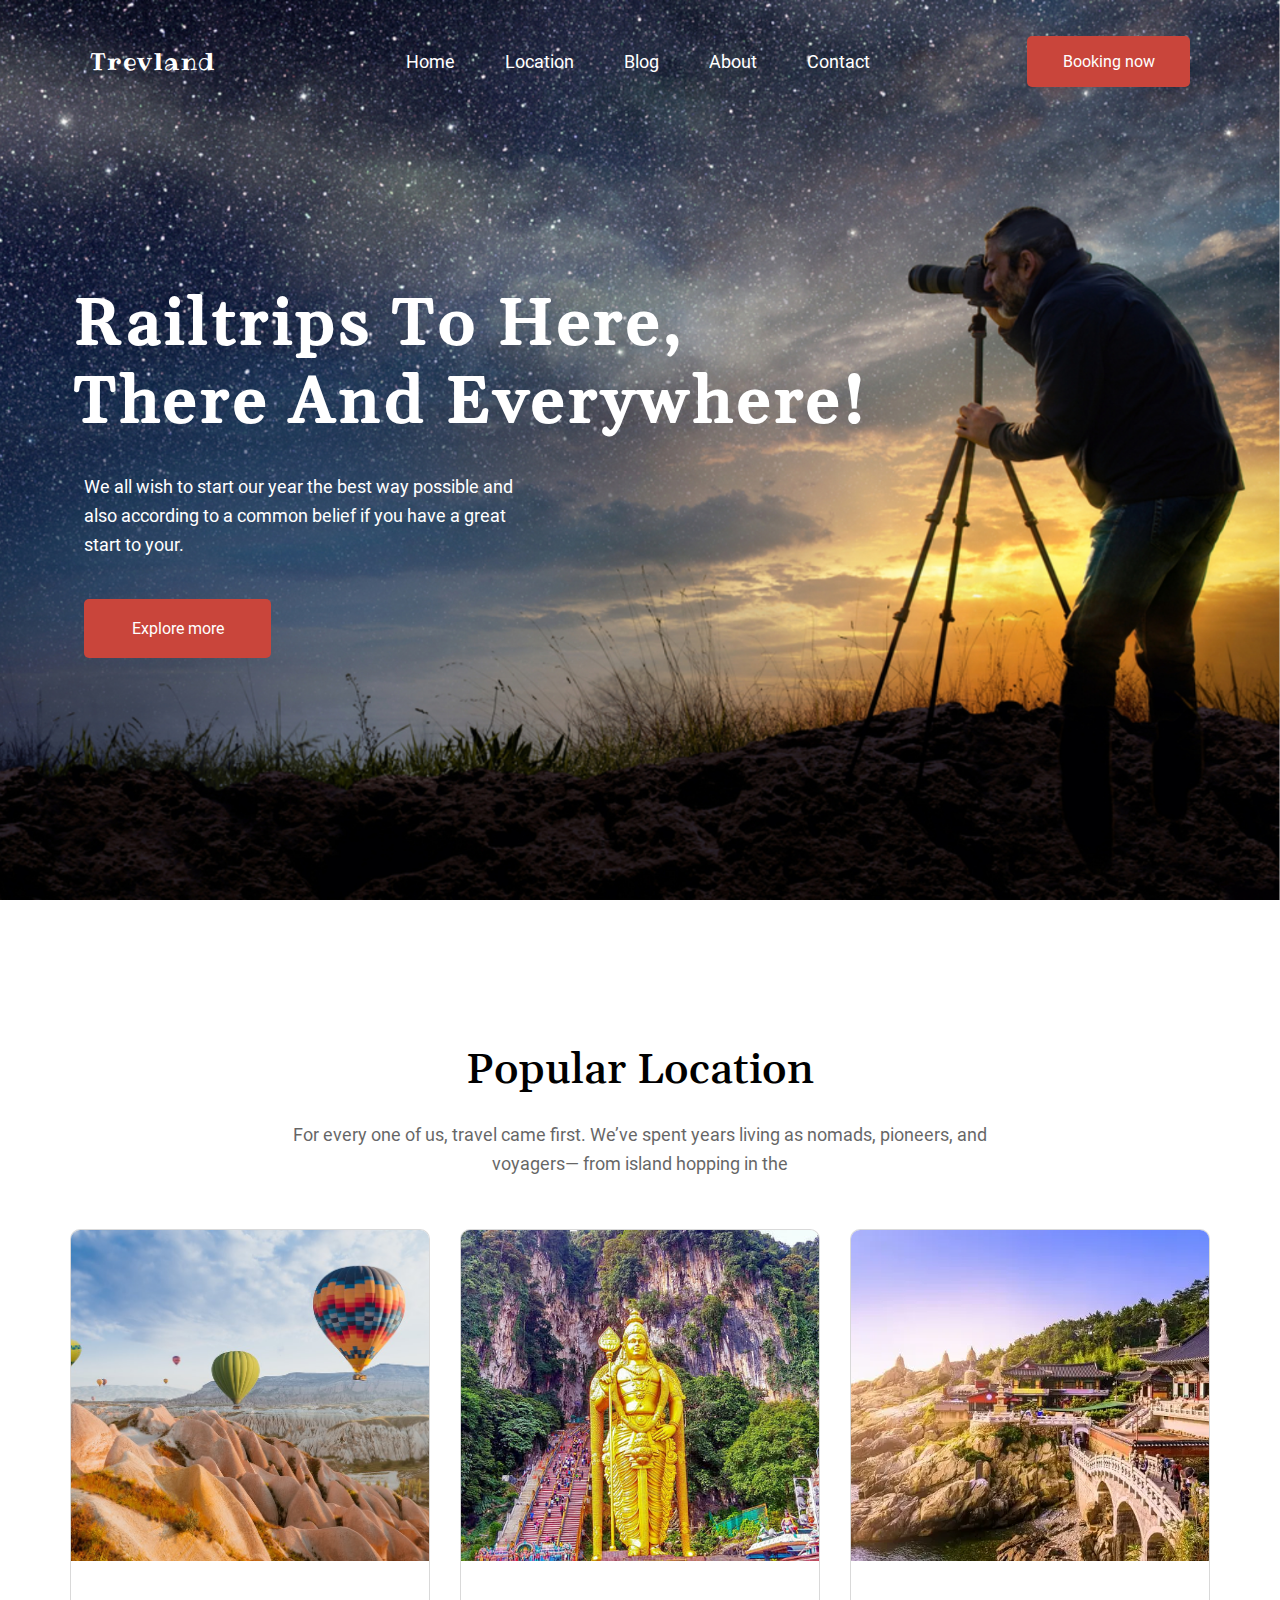
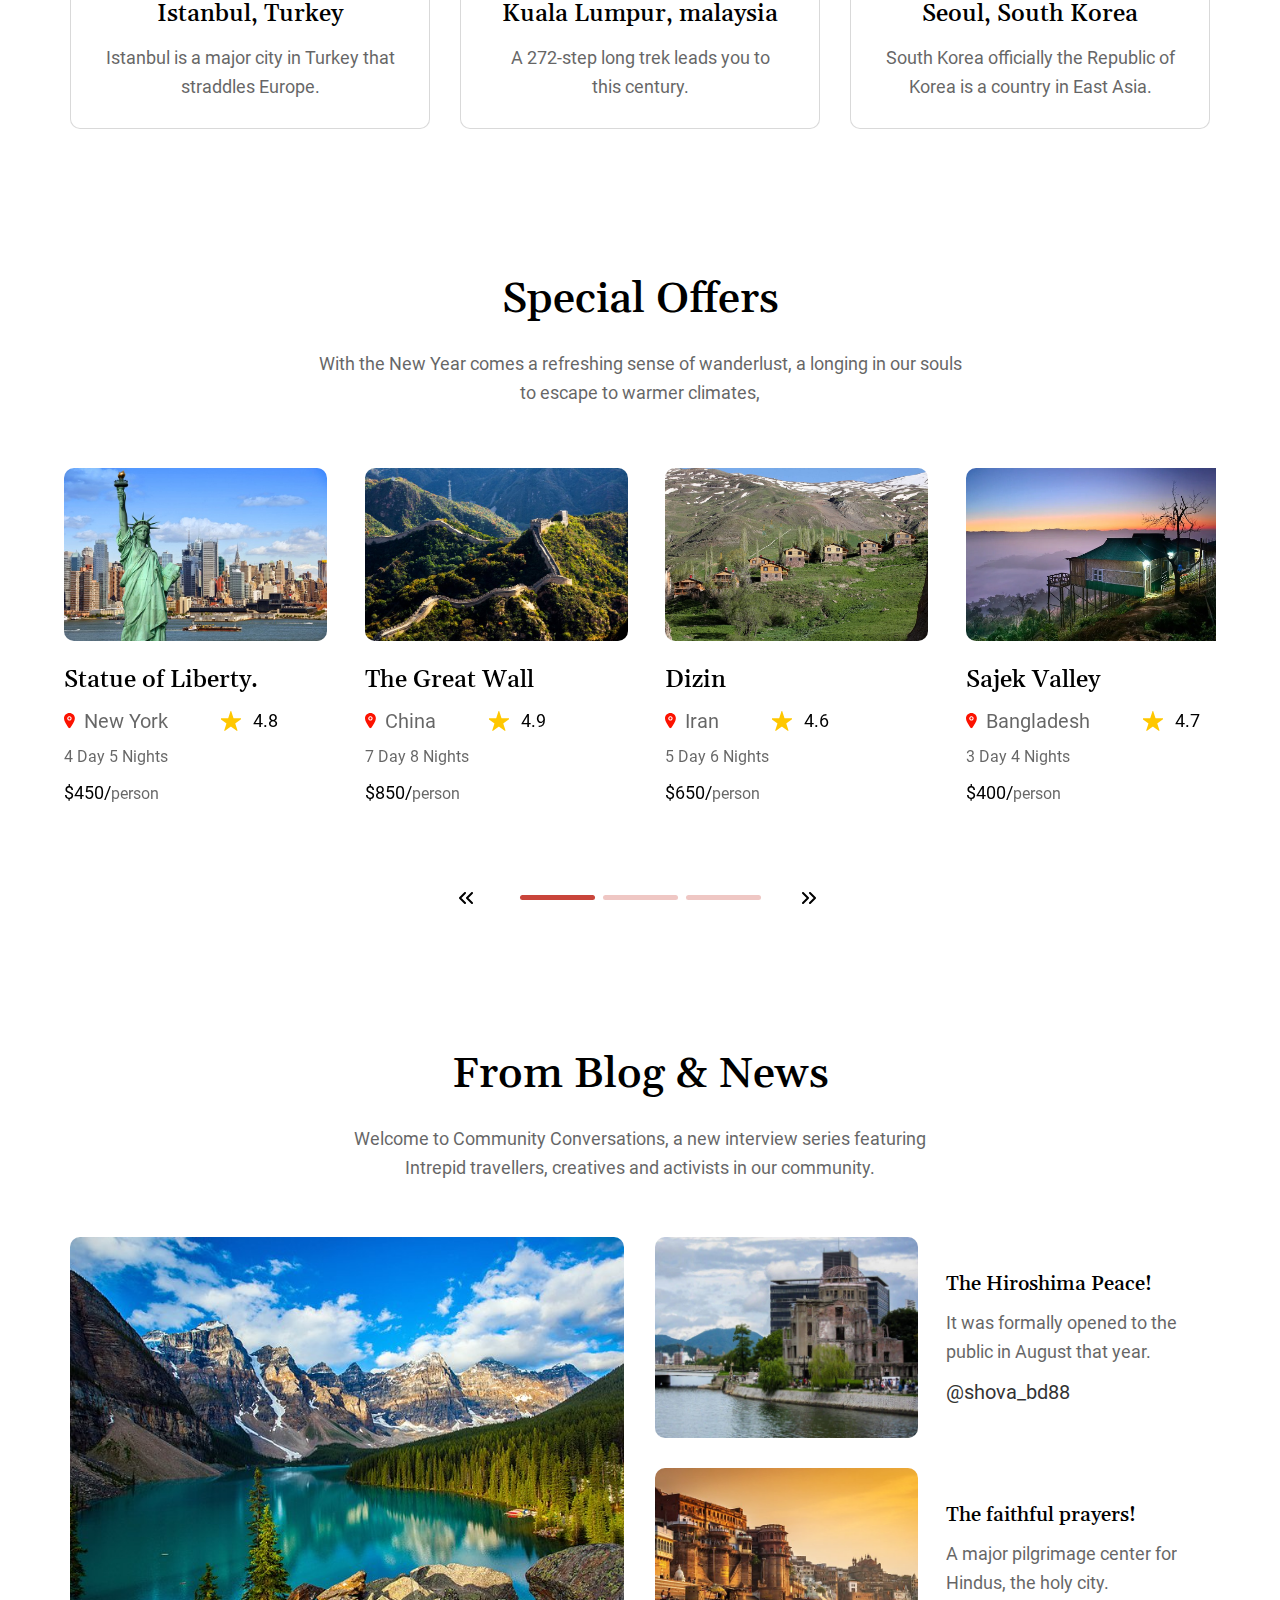
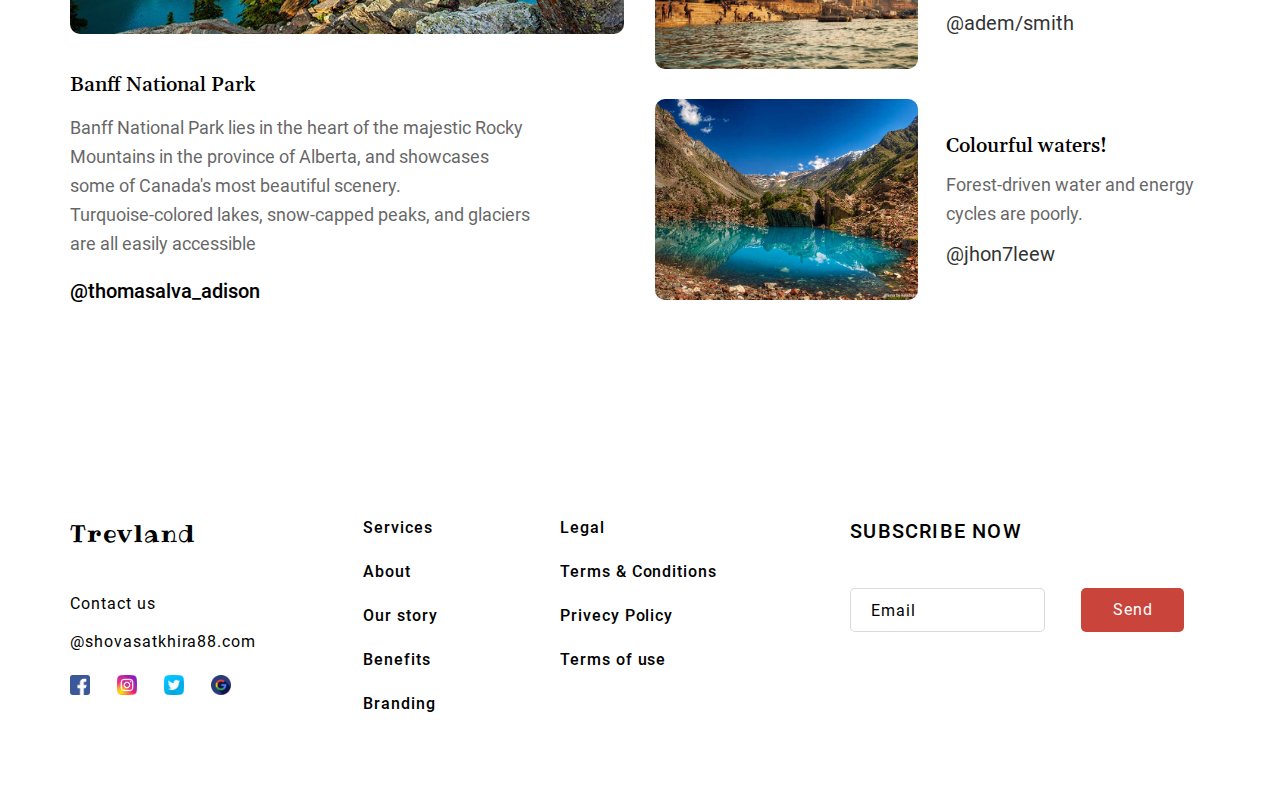
==== commit 93fdfbbd: "Animation swiper items" ====
--- a/index.html
+++ b/index.html
@@ -21,7 +21,7 @@
             <a class="nav__item" href="#">About</a>
             <a class="nav__item" href="#">Contact</a>
           </nav>
-          <button class="menu__btn button">Booking now</button>
+          <button class="menu__btn button button-booking">Booking now</button>
         </div>
         <div class="header__conainter">
           <span class="header__title"
@@ -33,7 +33,9 @@
             also according to a common belief if you have a great<br />
             start to your.
           </p>
-          <button class="header__btn button">Explore more</button>
+          <button class="header__btn button button-booking">
+            Explore more
+          </button>
         </div>
       </div>
     </header>
@@ -234,6 +236,8 @@
                 id="email"
                 name="email"
                 placeholder="Email"
+                pattern=".+@globex\.com"
+                required
               />
               <button class="sub-form__btn button">Send</button>
             </div>
--- a/styles/style.css
+++ b/styles/style.css
@@ -1 +1 @@
-html{scroll-behavior:smooth}*{margin:0;padding:0;-webkit-box-sizing:border-box;box-sizing:border-box}.page{width:100%;min-height:100%;font-family:"Roboto",Helvetica,sans-serif;font-style:normal;font-weight:normal;font-size:18px;line-height:29px;color:var(--black)}ul{list-style:none}a{display:block;text-decoration:none;color:var(--dark-grey)}.visually-hidden{position:absolute;width:1px;height:1px;margin:-1px;padding:0;overflow:hidden;border:0;clip:rect(0 0 0 0)}.--container{position:relative;width:100%;max-width:1140px;margin:0 auto}@media (max-width:1200px){.--container{max-width:100%;padding:0 10px}}@font-face{font-family:Roboto;src:url("../fonts/Roboto-Medium.ttf");font-weight:500}@font-face{font-family:Roboto;src:url("../fonts/Roboto-Regular.ttf");font-weight:400}@font-face{font-family:Gelasio;src:url("../fonts/Gelasio-Medium.ttf");font-weight:400}@font-face{font-family:Ribeye;src:url("../fonts/Ribeye-Regular.ttf");font-weight:400}:root{--white:#fff;--black:#000;--red:#c9453b;--red-hover:#972820;--green:#10ac84;--shadow:rgba(0,0,0,0.4);--shadow-light:rgba(0,0,0,0.15);--rgba-white:rgba(255,255,255,0.7)}.button{position:relative;background-color:var(--red);font-size:16px;line-height:24px;color:var(--white);border:none;border-radius:5px;overflow:hidden;cursor:pointer;-webkit-transition:linear 250ms;transition:linear 250ms}.button:hover{background-color:var(--red-hover)}.logo{font-family:Ribeye,"Roboto",Helvetica,sans-serif;font-style:normal;font-weight:normal;font-size:24px;line-height:150%;letter-spacing:0.06em;color:var(--white)}@media (max-width:414px){.logo{font-size:48px}}.header{position:relative;width:100%;height:900px;margin:0 auto;background:url("../img/content/header-bg.jpg") top right/cover no-repeat}.header__conainter{position:relative;top:286px;left:-10px;color:var(--white)}.header__title{font-family:"Gelasio","Roboto",Helvetica,sans-serif;font-style:normal;font-weight:bold;font-size:65px;line-height:120%;letter-spacing:3.7px}.header__desc{margin:30px 10px 40px}.header__btn{width:187px;height:59px;margin-left:10px}@media (max-width:1300px){.header__conainter{position:relative;top:286px;left:4px;color:var(--white)}}@media (max-width:767px){.header{position:relative;width:100%;max-height:900px;margin:0 auto;background:url("../img/content/header-bg.jpg") top right/cover no-repeat}.header__conainter{position:relative;top:286px;left:0;color:var(--white)}.header__title{font-size:42px}.header__desc{margin:30px 10px 40px}.header__btn{width:187px;height:59px;margin-left:10px}}@media (max-width:414px){.header{background:url("../img/content/header-bg.jpg") 80% 0/cover no-repeat}}.menu{position:absolute;top:36px;left:0;right:0;display:-webkit-box;display:-ms-flexbox;display:flex;-webkit-box-align:center;-ms-flex-align:center;align-items:center;-webkit-box-pack:justify;-ms-flex-pack:justify;justify-content:space-between}.menu__btn{width:163px;height:51px}@media (max-width:1300px){.menu{padding:0 20px}}@media (max-width:414px){.menu{-webkit-box-orient:vertical;-webkit-box-direction:normal;-ms-flex-direction:column;flex-direction:column;gap:30px}.menu__btn{width:163px;height:51px}}.nav{display:-webkit-box;display:-ms-flexbox;display:flex;-ms-flex-wrap:wrap;flex-wrap:wrap;gap:50px;padding-left:34px;color:var(--white)}.nav__item{position:relative;line-height:27px;overflow:hidden}.nav__item:after{content:"";position:absolute;bottom:0;left:0;width:100%;height:10%;background-color:var(--red);-webkit-transform:translate(-110%,0);transform:translate(-110%,0);-webkit-transition:1000ms;transition:1000ms}.nav__item:hover:after{-webkit-animation:navhover 1s;animation:navhover 1s;-webkit-transform:translate(0,0);transform:translate(0,0)}@-webkit-keyframes navhover{0%{-webkit-transform:translate(-110%,0);transform:translate(-110%,0)}25%{-webkit-transform:translate(-10%,0);transform:translate(-10%,0)}50%{-webkit-transform:translate(-30%,0);transform:translate(-30%,0)}to{-webkit-transform:translate(0,0);transform:translate(0,0)}}@keyframes navhover{0%{-webkit-transform:translate(-110%,0);transform:translate(-110%,0)}25%{-webkit-transform:translate(-10%,0);transform:translate(-10%,0)}50%{-webkit-transform:translate(-30%,0);transform:translate(-30%,0)}to{-webkit-transform:translate(0,0);transform:translate(0,0)}}@media (max-width:991px){.nav{display:-webkit-box;display:-ms-flexbox;display:flex;-ms-flex-wrap:wrap;flex-wrap:wrap;gap:20px;padding-left:0}}@media (max-width:767px){.nav{position:fixed;inset:0;width:100%;height:100vh;background-color:var(--red);-webkit-box-orient:vertical;-webkit-box-direction:normal;-ms-flex-direction:column;flex-direction:column;-webkit-box-pack:space-evenly;-ms-flex-pack:space-evenly;justify-content:space-evenly;gap:0;text-align:center;z-index:50;display:none;-webkit-transition:500ms;transition:500ms}.nav__item{font-size:36px;overflow:visible}.nav--active{display:-webkit-box;display:-ms-flexbox;display:flex}}.content{margin:141px 0;display:-ms-grid;display:grid;gap:141px}.popular__list{display:-webkit-box;display:-ms-flexbox;display:flex;-ms-flex-wrap:wrap;flex-wrap:wrap;gap:30px}.popular__item{width:360px;height:500px;background-color:var(--white);border:1px solid var(--shadow-light);border-radius:10px;text-align:center;overflow:hidden}.popular__photo{position:relative;width:100%;height:331px;overflow:hidden}.popular__item:hover{-webkit-transform:scale(1.01);transform:scale(1.01);-webkit-box-shadow:4px 4px 10px var(--shadow);box-shadow:4px 4px 10px var(--shadow);-webkit-transition:linear 200ms;transition:linear 200ms}.popular__photo-turkey{background:url(../img/content/turkey-istambul.png) -65px 0/cover no-repeat}.popular__photo-malaysia{background:url(../img/content/kuala-lumpur-malaysia.png) -98px 0/cover no-repeat}.popular__photo-korea{background:url(../img/content/seoul-south-korea.png) -72px 0/cover no-repeat}.popular__info{padding:35px 0}.popular__title{font-family:"Gelasio","Roboto",Helvetica,sans-serif;font-weight:500;font-size:24px;line-height:150%;margin-bottom:12px}.popular__desc{font-family:"Roboto",Helvetica,sans-serif;font-size:18px;line-height:160%;opacity:0.6}@media (max-width:1300px){.popular__list{-webkit-box-pack:space-evenly;-ms-flex-pack:space-evenly;justify-content:space-evenly}}@media (max-width:414px){.popular__info{padding:25px 5px}.popular__item{width:100%}.popular__title{font-size:20px}.popular__desc{font-size:18px}}.location-card__photo{max-width:263px;height:173px;border-radius:10px;overflow:hidden;margin-bottom:21px}.location-card__img{width:100%;min-height:100%;-o-object-fit:cover;object-fit:cover}.location-card__info{margin-bottom:6px}.location-card__name{font-family:"Gelasio","Roboto",Helvetica,sans-serif;font-style:normal;font-weight:500;font-size:24px;line-height:150%;margin-bottom:8px}.location-card__container{display:-webkit-box;display:-ms-flexbox;display:flex;-ms-flex-wrap:wrap;flex-wrap:wrap;gap:10px 53px;-webkit-box-align:center;-ms-flex-align:center;align-items:center}.location-card__left,.location-card__right{display:-webkit-box;display:-ms-flexbox;display:flex;-webkit-box-align:center;-ms-flex-align:center;align-items:center}.location-card__icon-loc{width:20px;height:20px;background:url("../img/icons/location.svg") 0 2px no-repeat}.location-card__country{font-size:20px;line-height:150%;opacity:0.6}.location-card__icon-star{width:20px;height:20px;background:url(../img/icons/star.svg) 50% 50% no-repeat}.location-card__rating{font-size:18px;line-height:150%;padding-left:12px}.location-card__period{margin-bottom:8px}.location-card__price{font-size:18px;line-height:150%;margin-bottom:8px}.location-card__period,.location-card__person{font-size:16px;opacity:0.6}@media (max-width:1599px){.location-card__photo{min-width:263px;height:173px;border-radius:10px;overflow:hidden;margin-bottom:21px}}.special{max-width:1600px;position:relative;margin:0 auto;overflow:hidden}@media (max-width:1599px){.special{width:90%;margin:0 auto}}@media (max-width:991px){.special{width:90%;margin:0 auto}}.footer{min-height:348px;display:-webkit-box;display:-ms-flexbox;display:flex;-webkit-box-align:center;-ms-flex-align:center;align-items:center}.footer__wrapper{min-height:210px;display:-webkit-box;display:-ms-flexbox;display:flex;gap:107px}.footer__left{display:-webkit-box;display:-ms-flexbox;display:flex;-webkit-box-orient:vertical;-webkit-box-direction:normal;-ms-flex-direction:column;flex-direction:column}.footer__left>.logo{color:var(--black);margin-bottom:33px}.footer__contact{max-width:200px;font-size:16px;line-height:38px;letter-spacing:0.06em;margin-bottom:13px}.footer__middle{width:100%;max-width:360px}.footer__menu{max-height:210px;display:-webkit-box;display:-ms-flexbox;display:flex;-webkit-box-orient:vertical;-webkit-box-direction:normal;-ms-flex-direction:column;flex-direction:column;-ms-flex-wrap:wrap;flex-wrap:wrap;gap:20px 116px}.footer__menu-item{font-weight:500;font-size:16px;line-height:150%;letter-spacing:0.06em;-webkit-transition:250ms;transition:250ms}.footer__menu-item:hover{color:var(--red)}.footer__right{max-width:406px;width:100%}@media (max-width:1200px){.footer{padding:10px}.footer__wrapper{-webkit-box-align:center;-ms-flex-align:center;align-items:center;-webkit-box-orient:vertical;-webkit-box-direction:normal;-ms-flex-direction:column;flex-direction:column;-ms-flex-pack:distribute;justify-content:space-around}}@media (max-width:991px){.footer__menu{max-height:210px;display:-webkit-box;display:-ms-flexbox;display:flex;-webkit-box-orient:vertical;-webkit-box-direction:normal;-ms-flex-direction:column;flex-direction:column;-ms-flex-wrap:wrap;flex-wrap:wrap;gap:20px 50px}}@media (max-width:768px){.footer__left>.logo{font-size:48px;text-align:center}.footer__contact{display:none}}.burger{position:fixed;bottom:34px;right:34px;width:60px;height:60px;border-radius:50%;background-color:var(--rgba-white);border:2px solid var(--red);display:none;z-index:100}.burger__line{position:absolute;top:50%;left:0;right:0;-webkit-transform:translateY(-50%);transform:translateY(-50%);margin:0 auto;display:block;width:26px;height:4px;border-radius:2px;background-color:var(--red)}.burger__line:after,.burger__line:before{content:"";position:absolute;left:0;width:26px;height:4px;border-radius:2px;background-color:var(--red)}.burger__line:after{top:-8px}.burger__line:before{top:8px}@media (max-width:766px){.burger{display:block}}.section-header{text-align:center;margin-bottom:50px}.section-header__title{font-family:"Gelasio","Roboto",Helvetica,sans-serif;font-weight:500;font-size:43px;line-height:140%;margin-bottom:20px}.section-header__desc{font-family:"Roboto",Helvetica,sans-serif;font-weight:normal;font-size:18px;line-height:160%;opacity:0.6}.slider{margin:60px 0 40px}.slider-control{position:relative;display:-webkit-box;display:-ms-flexbox;display:flex;-webkit-box-align:center;-ms-flex-align:center;align-items:center;-webkit-box-pack:justify;-ms-flex-pack:justify;justify-content:space-between;max-width:355px;height:12px;margin:0 auto;gap:30px}.slider-control__next,.slider-control__prev{position:absolute;top:0;margin:0;width:14px;height:12px;background:url("../../img/icons/arrows.svg") 50% 50% no-repeat}.slider-control__prev{left:-4px}.slider-control__next{right:2px;-webkit-transform:scale(-1,1);transform:scale(-1,1)}.slider-control__pagination{position:relative;display:-webkit-box;display:-ms-flexbox;display:flex;margin:0 auto;bottom:0;left:0;overflow:hidden}.swiper-pagination-bullet{width:75px;height:5px;border-radius:10px;background:var(--red);opacity:0.3}.swiper-pagination-bullet-active{opacity:1}@media (max-width:1200px){.slider-control__next,.slider-control__prev{display:none}}.news{position:relative;width:100%}.news__wrapper{max-width:100%;position:relative;margin-top:55px;display:-webkit-box;display:-ms-flexbox;display:flex;gap:29px 31px}.news__item{display:-webkit-box;display:-ms-flexbox;display:flex;-webkit-box-align:center;-ms-flex-align:center;align-items:center;gap:28px}.news__photo{max-width:263px;height:201px;border-radius:10px;overflow:hidden}.news__img{width:100%;height:100%;-o-object-fit:cover;object-fit:cover}.news__info{display:-webkit-box;display:-ms-flexbox;display:flex;-webkit-box-orient:vertical;-webkit-box-direction:normal;-ms-flex-direction:column;flex-direction:column;gap:10px}.news__title{font-family:"Gelasio","Roboto",Helvetica,sans-serif;font-size:20px;line-height:150%}.news__text{font-size:18px;line-height:160%;opacity:0.6}.news__author{font-size:20px;font-weight:normal;line-height:150%;opacity:0.8}.news__breaking{max-width:554px;height:100%;display:-webkit-box;display:-ms-flexbox;display:flex;-webkit-box-orient:vertical;-webkit-box-direction:normal;-ms-flex-direction:column;flex-direction:column;-webkit-box-align:start;-ms-flex-align:start;align-items:flex-start}.news__breaking>.news__photo{max-width:100%;height:397px;border-radius:10px;overflow:hidden;margin-bottom:36px}.news__breaking>.news__img{background:contain}.news__breaking>.news__info{display:-webkit-box;display:-ms-flexbox;display:flex;-webkit-box-orient:vertical;-webkit-box-direction:normal;-ms-flex-direction:column;flex-direction:column;gap:14px}.news__breaking>.news__info>.news__author{margin-top:4px;font-weight:500;opacity:1}.news__other{display:-webkit-box;display:-ms-flexbox;display:flex;-webkit-box-orient:vertical;-webkit-box-direction:normal;-ms-flex-direction:column;flex-direction:column;gap:30px}@media (max-width:1200px){.news__wrapper{-ms-flex-wrap:wrap;flex-wrap:wrap}.news__breaking{width:100%;margin:0 auto}.news__other{margin:0 auto}}@media (max-width:767px){.news__item{-webkit-box-orient:vertical;-webkit-box-direction:normal;-ms-flex-direction:column;flex-direction:column;-webkit-box-align:start;-ms-flex-align:start;align-items:flex-start}}.social__list{display:-webkit-box;display:-ms-flexbox;display:flex;gap:27px}.social__item{width:20px;height:20px}.social__link{width:100%;height:100%}.social__link img{width:100%}@media (max-width:768px){.social__item{width:40px;height:40px}}.sub-form{width:100%;height:210px;position:relative;padding:0 20px}.sub-form__title{font-weight:500;font-size:20px;line-height:150%;letter-spacing:0.06em;text-transform:uppercase;margin-bottom:42px}.sub-form__container{position:relative;max-width:340px;min-height:44px;display:-webkit-box;display:-ms-flexbox;display:flex;-ms-flex-wrap:wrap;flex-wrap:wrap;gap:36px;overflow:hidden}.sub-form__email{padding:4px 0 4px 10px;width:195px;min-height:44px;border:1px solid var(--shadow-light);-webkit-box-sizing:border-box;box-sizing:border-box;border-radius:5px}.sub-form__email::-webkit-input-placeholder{padding-left:10px;font-size:16px;line-height:150%;letter-spacing:0.06em;color:var(--black)}.sub-form__email::-moz-placeholder{padding-left:10px;font-size:16px;line-height:150%;letter-spacing:0.06em;color:var(--black)}.sub-form__email:-ms-input-placeholder{padding-left:10px;font-size:16px;line-height:150%;letter-spacing:0.06em;color:var(--black)}.sub-form__email::-ms-input-placeholder{padding-left:10px;font-size:16px;line-height:150%;letter-spacing:0.06em;color:var(--black)}.sub-form__email::placeholder{padding-left:10px;font-size:16px;line-height:150%;letter-spacing:0.06em;color:var(--black)}.sub-form__btn{width:103px;min-height:44px;letter-spacing:0.06em}.sub-form__error,.sub-form__subscribed{position:absolute;inset:0;width:100%;height:100%;font-size:20px;line-height:46px;color:var(--white);text-align:center;translate:500ms;-webkit-animation:form-placeholder 4s;animation:form-placeholder 4s}.sub-form__error{background-color:var(--red)}.sub-form__subscribed{background-color:var(--green)}@media (max-width:414px){.sub-form__title{text-align:center}.sub-form__container{-webkit-box-orient:vertical;-webkit-box-direction:normal;-ms-flex-direction:column;flex-direction:column;gap:8px}.sub-form__search{width:100%}.sub-form__btn{width:100%}}@-webkit-keyframes form-placeholder{0%{-webkit-transform:translateX(-100%);transform:translateX(-100%)}25%{-webkit-transform:translateX(0);transform:translateX(0)}75%{-webkit-transform:translateX(0);transform:translateX(0)}to{-webkit-transform:translateX(100%);transform:translateX(100%)}}@keyframes form-placeholder{0%{-webkit-transform:translateX(-100%);transform:translateX(-100%)}25%{-webkit-transform:translateX(0);transform:translateX(0)}75%{-webkit-transform:translateX(0);transform:translateX(0)}to{-webkit-transform:translateX(100%);transform:translateX(100%)}}+html{scroll-behavior:smooth}*{margin:0;padding:0;-webkit-box-sizing:border-box;box-sizing:border-box}.page{width:100%;min-height:100%;font-family:"Roboto",Helvetica,sans-serif;font-style:normal;font-weight:normal;font-size:18px;line-height:29px;color:var(--black)}ul{list-style:none}a{display:block;text-decoration:none;color:var(--dark-grey)}.visually-hidden{position:absolute;width:1px;height:1px;margin:-1px;padding:0;overflow:hidden;border:0;clip:rect(0 0 0 0)}.--container{position:relative;width:100%;max-width:1140px;margin:0 auto}@media (max-width:1200px){.--container{max-width:100%;padding:0 10px}}@font-face{font-family:Roboto;src:url("../fonts/Roboto-Medium.ttf");font-weight:500}@font-face{font-family:Roboto;src:url("../fonts/Roboto-Regular.ttf");font-weight:400}@font-face{font-family:Gelasio;src:url("../fonts/Gelasio-Medium.ttf");font-weight:400}@font-face{font-family:Ribeye;src:url("../fonts/Ribeye-Regular.ttf");font-weight:400}:root{--white:#fff;--black:#000;--red:#c9453b;--red-hover:#972820;--green:#10ac84;--shadow:rgba(0,0,0,0.4);--shadow-light:rgba(0,0,0,0.15);--rgba-white:rgba(255,255,255,0.7)}.button{position:relative;background-color:var(--red);font-size:16px;line-height:24px;color:var(--white);border:none;border-radius:5px;overflow:hidden;cursor:pointer;-webkit-transition:linear 250ms;transition:linear 250ms}.button:hover{background-color:var(--red-hover)}.logo{font-family:Ribeye,"Roboto",Helvetica,sans-serif;font-style:normal;font-weight:normal;font-size:24px;line-height:150%;letter-spacing:0.06em;color:var(--white)}@media (max-width:414px){.logo{font-size:48px}}.header{position:relative;width:100%;height:900px;margin:0 auto;background:url("../img/content/header-bg.jpg") top right/cover no-repeat}.header__conainter{position:relative;top:286px;left:-10px;color:var(--white)}.header__title{font-family:"Gelasio","Roboto",Helvetica,sans-serif;font-style:normal;font-weight:bold;font-size:65px;line-height:120%;letter-spacing:3.7px}.header__desc{margin:30px 10px 40px}.header__btn{width:187px;height:59px;margin-left:10px}@media (max-width:1300px){.header__conainter{position:relative;top:286px;left:4px;color:var(--white)}}@media (max-width:767px){.header{position:relative;width:100%;max-height:900px;margin:0 auto;background:url("../img/content/header-bg.jpg") top right/cover no-repeat}.header__conainter{position:relative;top:286px;left:0;color:var(--white)}.header__title{font-size:42px}.header__desc{margin:30px 10px 40px}.header__btn{width:187px;height:59px;margin-left:10px}}@media (max-width:414px){.header{background:url("../img/content/header-bg.jpg") 80% 0/cover no-repeat}}.menu{position:absolute;top:36px;left:0;right:0;display:-webkit-box;display:-ms-flexbox;display:flex;-webkit-box-align:center;-ms-flex-align:center;align-items:center;-webkit-box-pack:justify;-ms-flex-pack:justify;justify-content:space-between}.menu__btn{width:163px;height:51px}@media (max-width:1300px){.menu{padding:0 20px}}@media (max-width:414px){.menu{-webkit-box-orient:vertical;-webkit-box-direction:normal;-ms-flex-direction:column;flex-direction:column;gap:30px}.menu__btn{width:163px;height:51px}}.nav{display:-webkit-box;display:-ms-flexbox;display:flex;-ms-flex-wrap:wrap;flex-wrap:wrap;gap:50px;padding-left:34px;color:var(--white)}.nav__item{position:relative;line-height:27px;overflow:hidden}.nav__item:after{content:"";position:absolute;bottom:0;left:0;width:100%;height:10%;background-color:var(--red);-webkit-transform:translate(-110%,0);transform:translate(-110%,0);-webkit-transition:1000ms;transition:1000ms}.nav__item:hover:after{-webkit-animation:navhover 1s;animation:navhover 1s;-webkit-transform:translate(0,0);transform:translate(0,0)}@-webkit-keyframes navhover{0%{-webkit-transform:translate(-110%,0);transform:translate(-110%,0)}25%{-webkit-transform:translate(-10%,0);transform:translate(-10%,0)}50%{-webkit-transform:translate(-30%,0);transform:translate(-30%,0)}to{-webkit-transform:translate(0,0);transform:translate(0,0)}}@keyframes navhover{0%{-webkit-transform:translate(-110%,0);transform:translate(-110%,0)}25%{-webkit-transform:translate(-10%,0);transform:translate(-10%,0)}50%{-webkit-transform:translate(-30%,0);transform:translate(-30%,0)}to{-webkit-transform:translate(0,0);transform:translate(0,0)}}@media (max-width:991px){.nav{display:-webkit-box;display:-ms-flexbox;display:flex;-ms-flex-wrap:wrap;flex-wrap:wrap;gap:20px;padding-left:0}}@media (max-width:767px){.nav{position:fixed;inset:0;width:100%;height:100vh;background-color:var(--red);-webkit-box-orient:vertical;-webkit-box-direction:normal;-ms-flex-direction:column;flex-direction:column;-webkit-box-pack:space-evenly;-ms-flex-pack:space-evenly;justify-content:space-evenly;gap:0;text-align:center;z-index:50;display:none;-webkit-transition:500ms;transition:500ms}.nav__item{font-size:36px;overflow:visible}.nav--active{display:-webkit-box;display:-ms-flexbox;display:flex}}.content{margin:141px 0;display:-ms-grid;display:grid;gap:141px}.popular__list{display:-webkit-box;display:-ms-flexbox;display:flex;-ms-flex-wrap:wrap;flex-wrap:wrap;gap:30px}.popular__item{width:360px;height:500px;background-color:var(--white);border:1px solid var(--shadow-light);border-radius:10px;text-align:center;overflow:hidden}.popular__photo{position:relative;width:100%;height:331px;overflow:hidden}.popular__item:hover{-webkit-transform:scale(1.01);transform:scale(1.01);-webkit-box-shadow:4px 4px 10px var(--shadow);box-shadow:4px 4px 10px var(--shadow);-webkit-transition:1000ms;transition:1000ms}.popular__photo-turkey{background:url(../img/content/turkey-istambul.png) -65px 0/cover no-repeat}.popular__photo-malaysia{background:url(../img/content/kuala-lumpur-malaysia.png) -98px 0/cover no-repeat}.popular__photo-korea{background:url(../img/content/seoul-south-korea.png) -72px 0/cover no-repeat}.popular__info{padding:35px 0}.popular__title{font-family:"Gelasio","Roboto",Helvetica,sans-serif;font-weight:500;font-size:24px;line-height:150%;margin-bottom:12px}.popular__desc{font-family:"Roboto",Helvetica,sans-serif;font-size:18px;line-height:160%;opacity:0.6}@media (max-width:1300px){.popular__list{-webkit-box-pack:space-evenly;-ms-flex-pack:space-evenly;justify-content:space-evenly}}@media (max-width:414px){.popular__info{padding:25px 5px}.popular__item{width:100%}.popular__title{font-size:20px}.popular__desc{font-size:18px}}.location-card{position:relative}.location-card__photo{max-width:263px;height:173px;border-radius:10px;overflow:hidden;margin-bottom:21px}.location-card__img{width:100%;min-height:100%;-o-object-fit:cover;object-fit:cover;-webkit-transition:linear 3s;transition:linear 3s}.location-card__info{margin-bottom:6px}.location-card__name{font-family:"Gelasio","Roboto",Helvetica,sans-serif;font-style:normal;font-weight:500;font-size:24px;line-height:150%;margin-bottom:8px}.location-card__container{display:-webkit-box;display:-ms-flexbox;display:flex;-ms-flex-wrap:wrap;flex-wrap:wrap;gap:10px 53px;-webkit-box-align:center;-ms-flex-align:center;align-items:center}.location-card__left,.location-card__right{display:-webkit-box;display:-ms-flexbox;display:flex;-webkit-box-align:center;-ms-flex-align:center;align-items:center}.location-card__icon-loc{width:20px;height:20px;background:url("../img/icons/location.svg") 0 2px no-repeat}.location-card__country{font-size:20px;line-height:150%;opacity:0.6}.location-card__icon-star{width:20px;height:20px;background:url(../img/icons/star.svg) 50% 50% no-repeat}.location-card__rating{font-size:18px;line-height:150%;padding-left:12px}.location-card__period{margin-bottom:8px}.location-card__price{font-size:18px;line-height:150%;margin-bottom:8px}.location-card__period,.location-card__person{font-size:16px;opacity:0.6}.location-card__popup{content:"";position:absolute;inset:0;width:100%;height:100%;z-index:10;display:none;overflow:hidden;-webkit-animation:card-transition 800ms;animation:card-transition 800ms}:hover>.location-card__popup{display:block}.location-card__popup-img{width:100%;height:100%;-o-object-fit:cover;object-fit:cover;border-radius:10px;-webkit-transition:50s;transition:50s}:hover>.location-card__popup-img{-webkit-transform:scale(2);transform:scale(2)}.location-card__popup-btn{position:absolute;top:50%;left:50%;-webkit-transform:translate(-50%,-50%);transform:translate(-50%,-50%);width:160px;height:44px}@media (max-width:1599px){.location-card__photo{min-width:263px;height:173px;border-radius:10px;overflow:hidden;margin-bottom:21px}}@-webkit-keyframes card-transition{0%{height:173px}to{height:100%}}@keyframes card-transition{0%{height:173px}to{height:100%}}.special{max-width:1600px;position:relative;margin:0 auto;overflow:hidden}@media (max-width:1599px){.special{width:90%;margin:0 auto}}@media (max-width:991px){.special{width:90%;margin:0 auto}}.footer{min-height:348px;display:-webkit-box;display:-ms-flexbox;display:flex;-webkit-box-align:center;-ms-flex-align:center;align-items:center}.footer__wrapper{min-height:210px;display:-webkit-box;display:-ms-flexbox;display:flex;gap:107px}.footer__left{display:-webkit-box;display:-ms-flexbox;display:flex;-webkit-box-orient:vertical;-webkit-box-direction:normal;-ms-flex-direction:column;flex-direction:column}.footer__left>.logo{color:var(--black);margin-bottom:33px}.footer__contact{max-width:200px;font-size:16px;line-height:38px;letter-spacing:0.06em;margin-bottom:13px}.footer__middle{width:100%;max-width:360px}.footer__menu{max-height:210px;display:-webkit-box;display:-ms-flexbox;display:flex;-webkit-box-orient:vertical;-webkit-box-direction:normal;-ms-flex-direction:column;flex-direction:column;-ms-flex-wrap:wrap;flex-wrap:wrap;gap:20px 116px}.footer__menu-item{font-weight:500;font-size:16px;line-height:150%;letter-spacing:0.06em;-webkit-transition:250ms;transition:250ms}.footer__menu-item:hover{color:var(--red)}.footer__right{max-width:406px;width:100%}@media (max-width:1200px){.footer{padding:10px}.footer__wrapper{-webkit-box-align:center;-ms-flex-align:center;align-items:center;-webkit-box-orient:vertical;-webkit-box-direction:normal;-ms-flex-direction:column;flex-direction:column;-ms-flex-pack:distribute;justify-content:space-around}}@media (max-width:991px){.footer__menu{max-height:210px;display:-webkit-box;display:-ms-flexbox;display:flex;-webkit-box-orient:vertical;-webkit-box-direction:normal;-ms-flex-direction:column;flex-direction:column;-ms-flex-wrap:wrap;flex-wrap:wrap;gap:20px 50px}}@media (max-width:768px){.footer__left>.logo{font-size:48px;text-align:center}.footer__contact{display:none}}.burger{position:fixed;bottom:34px;right:34px;width:60px;height:60px;border-radius:50%;background-color:var(--rgba-white);border:2px solid var(--red);display:none;z-index:100}.burger__line{position:absolute;top:50%;left:0;right:0;-webkit-transform:translateY(-50%);transform:translateY(-50%);margin:0 auto;display:block;width:26px;height:4px;border-radius:2px;background-color:var(--red)}.burger__line:after,.burger__line:before{content:"";position:absolute;left:0;width:26px;height:4px;border-radius:2px;background-color:var(--red)}.burger__line:after{top:-8px}.burger__line:before{top:8px}@media (max-width:766px){.burger{display:block}}.section-header{text-align:center;margin-bottom:50px}.section-header__title{font-family:"Gelasio","Roboto",Helvetica,sans-serif;font-weight:500;font-size:43px;line-height:140%;margin-bottom:20px}.section-header__desc{font-family:"Roboto",Helvetica,sans-serif;font-weight:normal;font-size:18px;line-height:160%;opacity:0.6}.slider{margin:60px 0 40px}.slider-control{position:relative;display:-webkit-box;display:-ms-flexbox;display:flex;-webkit-box-align:center;-ms-flex-align:center;align-items:center;-webkit-box-pack:justify;-ms-flex-pack:justify;justify-content:space-between;max-width:355px;height:12px;margin:0 auto;gap:30px}.slider-control__next,.slider-control__prev{position:absolute;top:0;margin:0;width:14px;height:12px;background:url("../../img/icons/arrows.svg") 50% 50% no-repeat}.slider-control__prev{left:-4px}.slider-control__next{right:2px;-webkit-transform:scale(-1,1);transform:scale(-1,1)}.slider-control__pagination{position:relative;display:-webkit-box;display:-ms-flexbox;display:flex;margin:0 auto;bottom:0;left:0;overflow:hidden}.swiper-pagination-bullet{width:75px;height:5px;border-radius:10px;background:var(--red);opacity:0.3}.swiper-pagination-bullet-active{opacity:1}@media (max-width:1200px){.slider-control__next,.slider-control__prev{display:none}}.news{position:relative;width:100%}.news__wrapper{max-width:100%;position:relative;margin-top:55px;display:-webkit-box;display:-ms-flexbox;display:flex;gap:29px 31px}.news__item{display:-webkit-box;display:-ms-flexbox;display:flex;-webkit-box-align:center;-ms-flex-align:center;align-items:center;gap:28px}.news__photo{max-width:263px;height:201px;border-radius:10px;overflow:hidden}.news__img{width:100%;height:100%;-o-object-fit:cover;object-fit:cover}.news__info{display:-webkit-box;display:-ms-flexbox;display:flex;-webkit-box-orient:vertical;-webkit-box-direction:normal;-ms-flex-direction:column;flex-direction:column;gap:10px}.news__title{font-family:"Gelasio","Roboto",Helvetica,sans-serif;font-size:20px;line-height:150%}.news__text{font-size:18px;line-height:160%;opacity:0.6}.news__author{font-size:20px;font-weight:normal;line-height:150%;opacity:0.8}.news__breaking{max-width:554px;height:100%;display:-webkit-box;display:-ms-flexbox;display:flex;-webkit-box-orient:vertical;-webkit-box-direction:normal;-ms-flex-direction:column;flex-direction:column;-webkit-box-align:start;-ms-flex-align:start;align-items:flex-start}.news__breaking>.news__photo{max-width:100%;height:397px;border-radius:10px;overflow:hidden;margin-bottom:36px}.news__breaking>.news__img{background:contain}.news__breaking>.news__info{display:-webkit-box;display:-ms-flexbox;display:flex;-webkit-box-orient:vertical;-webkit-box-direction:normal;-ms-flex-direction:column;flex-direction:column;gap:14px}.news__breaking>.news__info>.news__author{margin-top:4px;font-weight:500;opacity:1}.news__other{display:-webkit-box;display:-ms-flexbox;display:flex;-webkit-box-orient:vertical;-webkit-box-direction:normal;-ms-flex-direction:column;flex-direction:column;gap:30px}@media (max-width:1200px){.news__wrapper{-ms-flex-wrap:wrap;flex-wrap:wrap}.news__breaking{width:100%;margin:0 auto}.news__other{margin:0 auto}}@media (max-width:767px){.news__item{-webkit-box-orient:vertical;-webkit-box-direction:normal;-ms-flex-direction:column;flex-direction:column;-webkit-box-align:start;-ms-flex-align:start;align-items:flex-start}}.social__list{display:-webkit-box;display:-ms-flexbox;display:flex;gap:27px}.social__item{width:20px;height:20px}.social__link{width:100%;height:100%}.social__link img{width:100%}@media (max-width:768px){.social__item{width:40px;height:40px}}.sub-form{width:100%;height:210px;position:relative;padding:0 20px}.sub-form__title{font-weight:500;font-size:20px;line-height:150%;letter-spacing:0.06em;text-transform:uppercase;margin-bottom:42px}.sub-form__container{position:relative;max-width:340px;min-height:44px;display:-webkit-box;display:-ms-flexbox;display:flex;-ms-flex-wrap:wrap;flex-wrap:wrap;gap:36px;overflow:hidden}.sub-form__email{padding:4px 0 4px 10px;width:195px;min-height:44px;border:1px solid var(--shadow-light);-webkit-box-sizing:border-box;box-sizing:border-box;border-radius:5px}.sub-form__email::-webkit-input-placeholder{padding-left:10px;font-size:16px;line-height:150%;letter-spacing:0.06em;color:var(--black)}.sub-form__email::-moz-placeholder{padding-left:10px;font-size:16px;line-height:150%;letter-spacing:0.06em;color:var(--black)}.sub-form__email:-ms-input-placeholder{padding-left:10px;font-size:16px;line-height:150%;letter-spacing:0.06em;color:var(--black)}.sub-form__email::-ms-input-placeholder{padding-left:10px;font-size:16px;line-height:150%;letter-spacing:0.06em;color:var(--black)}.sub-form__email::placeholder{padding-left:10px;font-size:16px;line-height:150%;letter-spacing:0.06em;color:var(--black)}.sub-form__btn{width:103px;min-height:44px;letter-spacing:0.06em}.sub-form__error,.sub-form__subscribed{position:absolute;inset:0;width:100%;height:100%;font-size:20px;line-height:46px;color:var(--white);text-align:center;translate:500ms;-webkit-animation:form-placeholder 4s;animation:form-placeholder 4s}.sub-form__error{background-color:var(--red)}.sub-form__subscribed{background-color:var(--green)}@media (max-width:414px){.sub-form__title{text-align:center}.sub-form__container{-webkit-box-orient:vertical;-webkit-box-direction:normal;-ms-flex-direction:column;flex-direction:column;gap:8px}.sub-form__search{width:100%}.sub-form__btn{width:100%}}@-webkit-keyframes form-placeholder{0%{-webkit-transform:translateX(-100%);transform:translateX(-100%)}25%{-webkit-transform:translateX(0);transform:translateX(0)}75%{-webkit-transform:translateX(0);transform:translateX(0)}to{-webkit-transform:translateX(100%);transform:translateX(100%)}}@keyframes form-placeholder{0%{-webkit-transform:translateX(-100%);transform:translateX(-100%)}25%{-webkit-transform:translateX(0);transform:translateX(0)}75%{-webkit-transform:translateX(0);transform:translateX(0)}to{-webkit-transform:translateX(100%);transform:translateX(100%)}}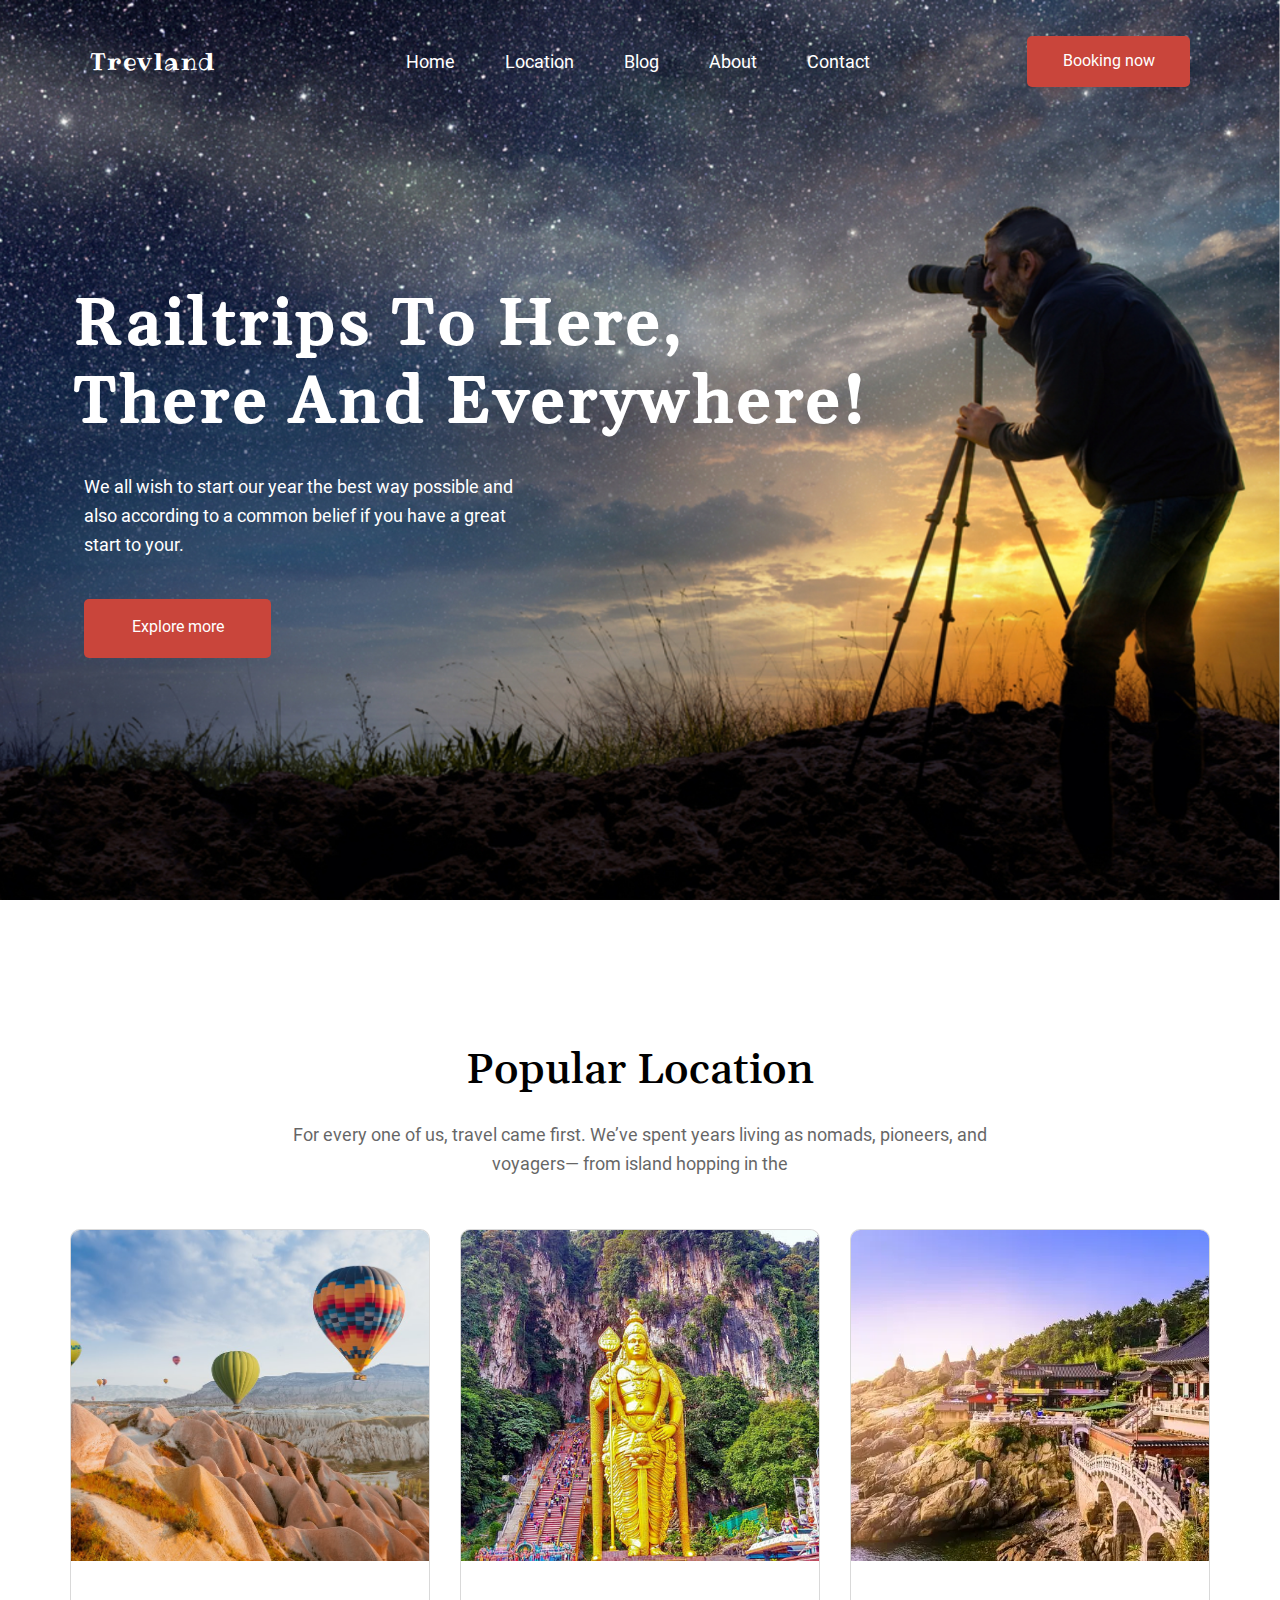
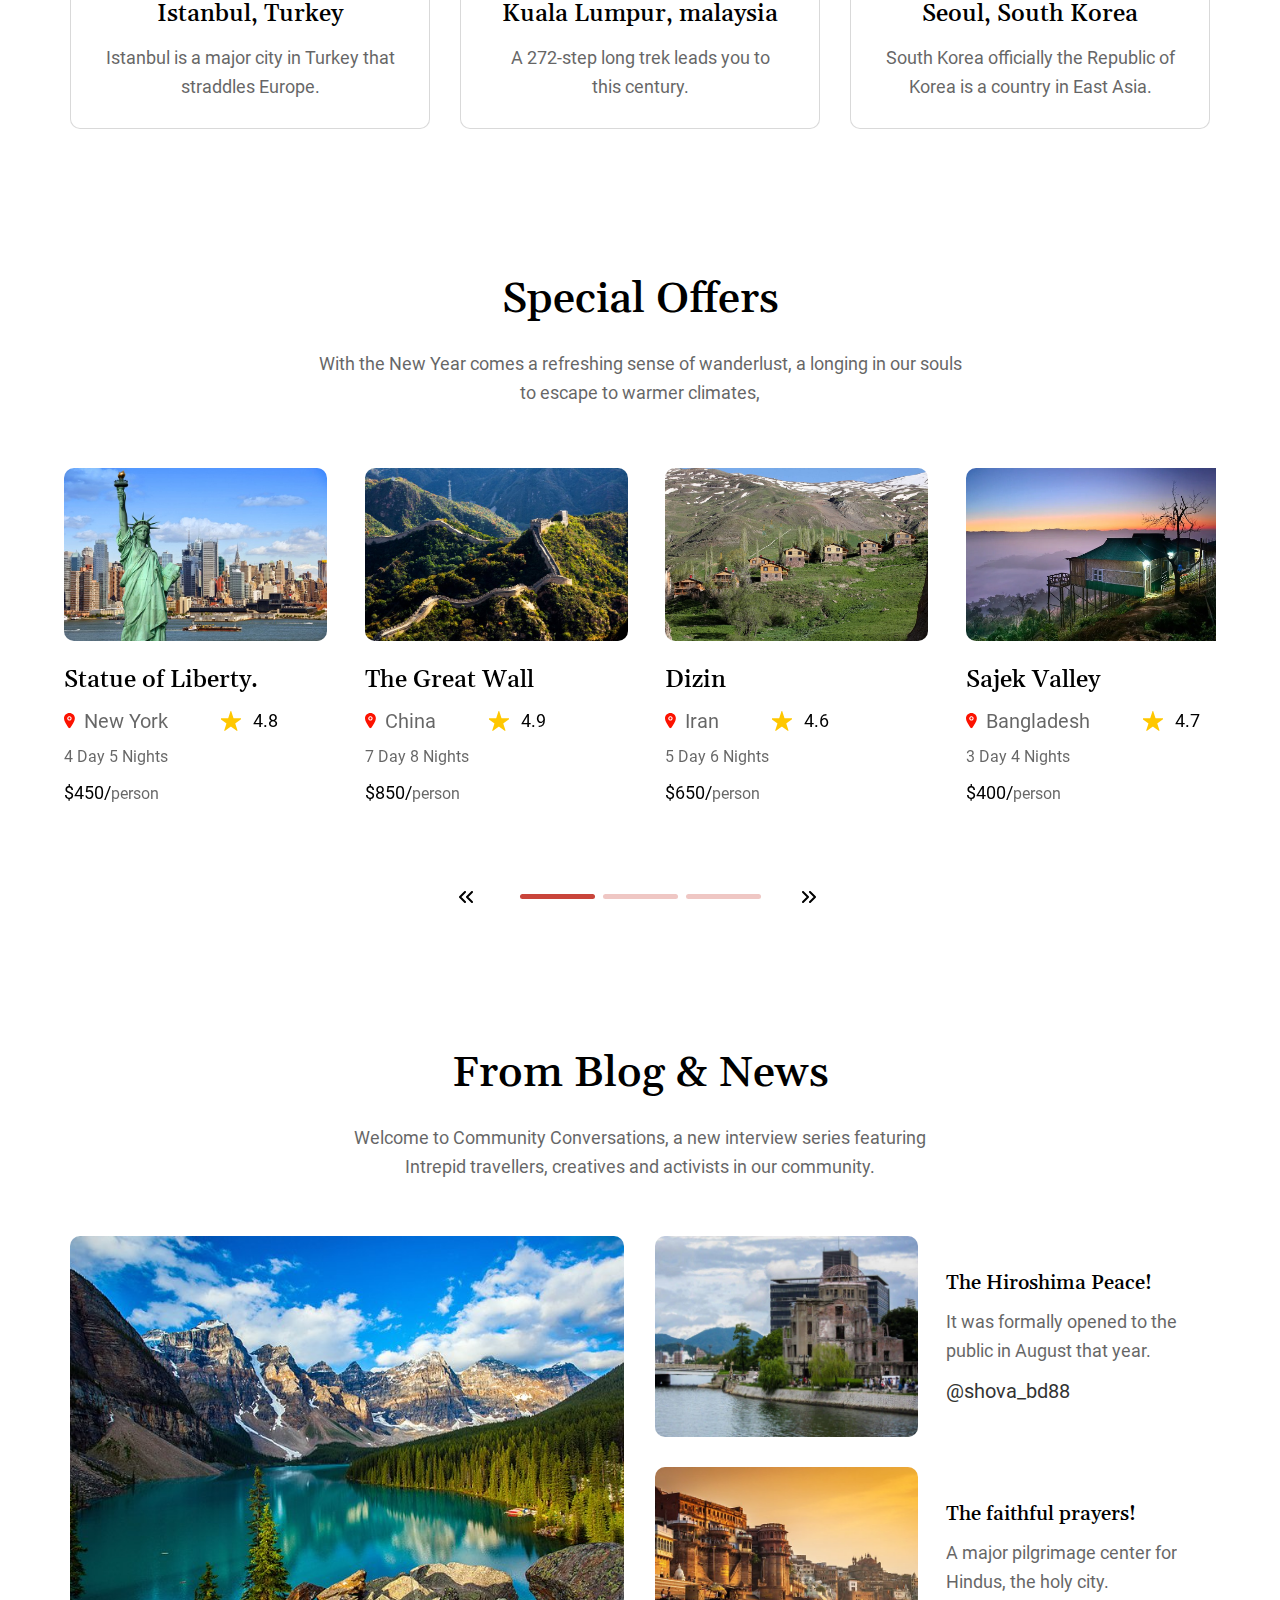
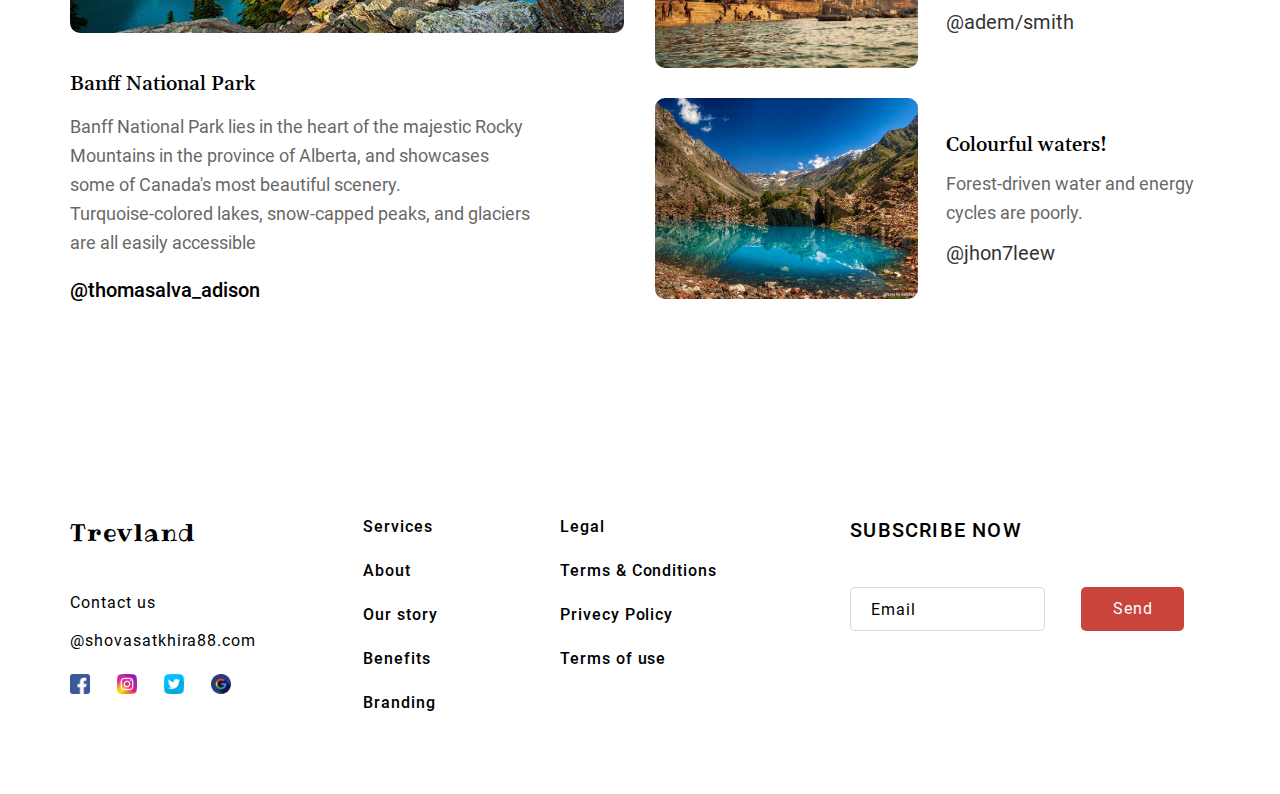
==== commit bd20567c: "finish" ====
--- a/index.html
+++ b/index.html
@@ -15,13 +15,13 @@
         <div class="menu">
           <div class="logo">Trevland</div>
           <nav class="nav">
-            <a class="nav__item" href="#">Home</a>
-            <a class="nav__item" href="#">Location</a>
-            <a class="nav__item" href="#">Blog</a>
-            <a class="nav__item" href="#">About</a>
-            <a class="nav__item" href="#">Contact</a>
+            <a class="nav__item" href="blank.html">Home</a>
+            <a class="nav__item" href="blank.html">Location</a>
+            <a class="nav__item" href="blank.html">Blog</a>
+            <a class="nav__item" href="blank.html">About</a>
+            <a class="nav__item" href="blank.html">Contact</a>
           </nav>
-          <button class="menu__btn button button-booking">Booking now</button>
+          <a class="menu__btn button" href="blank.html">Booking now</a>
         </div>
         <div class="header__conainter">
           <span class="header__title"
@@ -33,9 +33,7 @@
             also according to a common belief if you have a great<br />
             start to your.
           </p>
-          <button class="header__btn button button-booking">
-            Explore more
-          </button>
+          <a class="header__btn button" href="blank.html"> Explore more</a>
         </div>
       </div>
     </header>
@@ -110,7 +108,7 @@
           </div>
         </div>
         <div class="news__wrapper">
-          <div class="news__breaking">
+          <a class="news__breaking" href="blank.html">
             <div class="news__photo">
               <img
                 class="news__img"
@@ -129,9 +127,9 @@
               </div>
               <div class="news__author">@thomasalva_adison</div>
             </div>
-          </div>
+          </a>
           <div class="news__other">
-            <div class="news__item">
+            <a class="news__item" href="blank.html">
               <div class="news__photo">
                 <img
                   class="news__img"
@@ -147,8 +145,8 @@
                 </div>
                 <div class="news__author">@shova_bd88</div>
               </div>
-            </div>
-            <div class="news__item">
+            </a>
+            <a class="news__item" href="blank.html">
               <div class="news__photo">
                 <img
                   class="news__img"
@@ -164,8 +162,8 @@
                 </div>
                 <div class="news__author">@adem/smith</div>
               </div>
-            </div>
-            <div class="news__item">
+            </a>
+            <a class="news__item" href="blank.html">
               <div class="news__photo">
                 <img
                   class="news__img"
@@ -181,7 +179,7 @@
                 </div>
                 <div class="news__author">@jhon7leew</div>
               </div>
-            </div>
+            </a>
           </div>
         </div>
       </section>
@@ -201,28 +199,30 @@
               <a href="#" class="footer__menu-link">Services</a>
             </li>
             <li class="footer__menu-item">
-              <a href="#" class="footer__menu-link">About</a>
-            </li>
-            <li class="footer__menu-item">
-              <a href="#" class="footer__menu-link">Our story</a>
-            </li>
-            <li class="footer__menu-item">
-              <a href="#" class="footer__menu-link">Benefits</a>
-            </li>
-            <li class="footer__menu-item">
-              <a href="#" class="footer__menu-link">Branding</a>
-            </li>
-            <li class="footer__menu-item">
-              <a href="#" class="footer__menu-link">Legal</a>
-            </li>
-            <li class="footer__menu-item">
-              <a href="#" class="footer__menu-link">Terms & Conditions</a>
-            </li>
-            <li class="footer__menu-item">
-              <a href="#" class="footer__menu-link">Privecy Policy</a>
-            </li>
-            <li class="footer__menu-item">
-              <a href="#" class="footer__menu-link">Terms of use</a>
+              <a class="footer__menu-link" href="blank.html">About</a>
+            </li>
+            <li class="footer__menu-item">
+              <a class="footer__menu-link" href="blank.html">Our story</a>
+            </li>
+            <li class="footer__menu-item">
+              <a class="footer__menu-link" href="blank.html">Benefits</a>
+            </li>
+            <li class="footer__menu-item">
+              <a class="footer__menu-link" href="blank.html">Branding</a>
+            </li>
+            <li class="footer__menu-item">
+              <a class="footer__menu-link" href="blank.html">Legal</a>
+            </li>
+            <li class="footer__menu-item">
+              <a class="footer__menu-link" href="blank.html"
+                >Terms & Conditions</a
+              >
+            </li>
+            <li class="footer__menu-item">
+              <a class="footer__menu-link" href="blank.html">Privecy Policy</a>
+            </li>
+            <li class="footer__menu-item">
+              <a class="footer__menu-link" href="blank.html">Terms of use</a>
             </li>
           </ul>
         </div>
@@ -249,9 +249,6 @@
       <h2 class="visually-hidden">Menu</h2>
       <div class="burger__line"></div>
     </section>
-    <section class="popup-booking">
-      <form class="booking" action=""></form>
-    </section>
     <script type="module" src="./js/app.js"></script>
   </body>
 </html>
--- a/styles/style.css
+++ b/styles/style.css
@@ -1 +1 @@
-html{scroll-behavior:smooth}*{margin:0;padding:0;-webkit-box-sizing:border-box;box-sizing:border-box}.page{width:100%;min-height:100%;font-family:"Roboto",Helvetica,sans-serif;font-style:normal;font-weight:normal;font-size:18px;line-height:29px;color:var(--black)}ul{list-style:none}a{display:block;text-decoration:none;color:var(--dark-grey)}.visually-hidden{position:absolute;width:1px;height:1px;margin:-1px;padding:0;overflow:hidden;border:0;clip:rect(0 0 0 0)}.--container{position:relative;width:100%;max-width:1140px;margin:0 auto}@media (max-width:1200px){.--container{max-width:100%;padding:0 10px}}@font-face{font-family:Roboto;src:url("../fonts/Roboto-Medium.ttf");font-weight:500}@font-face{font-family:Roboto;src:url("../fonts/Roboto-Regular.ttf");font-weight:400}@font-face{font-family:Gelasio;src:url("../fonts/Gelasio-Medium.ttf");font-weight:400}@font-face{font-family:Ribeye;src:url("../fonts/Ribeye-Regular.ttf");font-weight:400}:root{--white:#fff;--black:#000;--red:#c9453b;--red-hover:#972820;--green:#10ac84;--shadow:rgba(0,0,0,0.4);--shadow-light:rgba(0,0,0,0.15);--rgba-white:rgba(255,255,255,0.7)}.button{position:relative;background-color:var(--red);font-size:16px;line-height:24px;color:var(--white);border:none;border-radius:5px;overflow:hidden;cursor:pointer;-webkit-transition:linear 250ms;transition:linear 250ms}.button:hover{background-color:var(--red-hover)}.logo{font-family:Ribeye,"Roboto",Helvetica,sans-serif;font-style:normal;font-weight:normal;font-size:24px;line-height:150%;letter-spacing:0.06em;color:var(--white)}@media (max-width:414px){.logo{font-size:48px}}.header{position:relative;width:100%;height:900px;margin:0 auto;background:url("../img/content/header-bg.jpg") top right/cover no-repeat}.header__conainter{position:relative;top:286px;left:-10px;color:var(--white)}.header__title{font-family:"Gelasio","Roboto",Helvetica,sans-serif;font-style:normal;font-weight:bold;font-size:65px;line-height:120%;letter-spacing:3.7px}.header__desc{margin:30px 10px 40px}.header__btn{width:187px;height:59px;margin-left:10px}@media (max-width:1300px){.header__conainter{position:relative;top:286px;left:4px;color:var(--white)}}@media (max-width:767px){.header{position:relative;width:100%;max-height:900px;margin:0 auto;background:url("../img/content/header-bg.jpg") top right/cover no-repeat}.header__conainter{position:relative;top:286px;left:0;color:var(--white)}.header__title{font-size:42px}.header__desc{margin:30px 10px 40px}.header__btn{width:187px;height:59px;margin-left:10px}}@media (max-width:414px){.header{background:url("../img/content/header-bg.jpg") 80% 0/cover no-repeat}}.menu{position:absolute;top:36px;left:0;right:0;display:-webkit-box;display:-ms-flexbox;display:flex;-webkit-box-align:center;-ms-flex-align:center;align-items:center;-webkit-box-pack:justify;-ms-flex-pack:justify;justify-content:space-between}.menu__btn{width:163px;height:51px}@media (max-width:1300px){.menu{padding:0 20px}}@media (max-width:414px){.menu{-webkit-box-orient:vertical;-webkit-box-direction:normal;-ms-flex-direction:column;flex-direction:column;gap:30px}.menu__btn{width:163px;height:51px}}.nav{display:-webkit-box;display:-ms-flexbox;display:flex;-ms-flex-wrap:wrap;flex-wrap:wrap;gap:50px;padding-left:34px;color:var(--white)}.nav__item{position:relative;line-height:27px;overflow:hidden}.nav__item:after{content:"";position:absolute;bottom:0;left:0;width:100%;height:10%;background-color:var(--red);-webkit-transform:translate(-110%,0);transform:translate(-110%,0);-webkit-transition:1000ms;transition:1000ms}.nav__item:hover:after{-webkit-animation:navhover 1s;animation:navhover 1s;-webkit-transform:translate(0,0);transform:translate(0,0)}@-webkit-keyframes navhover{0%{-webkit-transform:translate(-110%,0);transform:translate(-110%,0)}25%{-webkit-transform:translate(-10%,0);transform:translate(-10%,0)}50%{-webkit-transform:translate(-30%,0);transform:translate(-30%,0)}to{-webkit-transform:translate(0,0);transform:translate(0,0)}}@keyframes navhover{0%{-webkit-transform:translate(-110%,0);transform:translate(-110%,0)}25%{-webkit-transform:translate(-10%,0);transform:translate(-10%,0)}50%{-webkit-transform:translate(-30%,0);transform:translate(-30%,0)}to{-webkit-transform:translate(0,0);transform:translate(0,0)}}@media (max-width:991px){.nav{display:-webkit-box;display:-ms-flexbox;display:flex;-ms-flex-wrap:wrap;flex-wrap:wrap;gap:20px;padding-left:0}}@media (max-width:767px){.nav{position:fixed;inset:0;width:100%;height:100vh;background-color:var(--red);-webkit-box-orient:vertical;-webkit-box-direction:normal;-ms-flex-direction:column;flex-direction:column;-webkit-box-pack:space-evenly;-ms-flex-pack:space-evenly;justify-content:space-evenly;gap:0;text-align:center;z-index:50;display:none;-webkit-transition:500ms;transition:500ms}.nav__item{font-size:36px;overflow:visible}.nav--active{display:-webkit-box;display:-ms-flexbox;display:flex}}.content{margin:141px 0;display:-ms-grid;display:grid;gap:141px}.popular__list{display:-webkit-box;display:-ms-flexbox;display:flex;-ms-flex-wrap:wrap;flex-wrap:wrap;gap:30px}.popular__item{width:360px;height:500px;background-color:var(--white);border:1px solid var(--shadow-light);border-radius:10px;text-align:center;overflow:hidden}.popular__photo{position:relative;width:100%;height:331px;overflow:hidden}.popular__item:hover{-webkit-transform:scale(1.01);transform:scale(1.01);-webkit-box-shadow:4px 4px 10px var(--shadow);box-shadow:4px 4px 10px var(--shadow);-webkit-transition:1000ms;transition:1000ms}.popular__photo-turkey{background:url(../img/content/turkey-istambul.png) -65px 0/cover no-repeat}.popular__photo-malaysia{background:url(../img/content/kuala-lumpur-malaysia.png) -98px 0/cover no-repeat}.popular__photo-korea{background:url(../img/content/seoul-south-korea.png) -72px 0/cover no-repeat}.popular__info{padding:35px 0}.popular__title{font-family:"Gelasio","Roboto",Helvetica,sans-serif;font-weight:500;font-size:24px;line-height:150%;margin-bottom:12px}.popular__desc{font-family:"Roboto",Helvetica,sans-serif;font-size:18px;line-height:160%;opacity:0.6}@media (max-width:1300px){.popular__list{-webkit-box-pack:space-evenly;-ms-flex-pack:space-evenly;justify-content:space-evenly}}@media (max-width:414px){.popular__info{padding:25px 5px}.popular__item{width:100%}.popular__title{font-size:20px}.popular__desc{font-size:18px}}.location-card{position:relative}.location-card__photo{max-width:263px;height:173px;border-radius:10px;overflow:hidden;margin-bottom:21px}.location-card__img{width:100%;min-height:100%;-o-object-fit:cover;object-fit:cover;-webkit-transition:linear 3s;transition:linear 3s}.location-card__info{margin-bottom:6px}.location-card__name{font-family:"Gelasio","Roboto",Helvetica,sans-serif;font-style:normal;font-weight:500;font-size:24px;line-height:150%;margin-bottom:8px}.location-card__container{display:-webkit-box;display:-ms-flexbox;display:flex;-ms-flex-wrap:wrap;flex-wrap:wrap;gap:10px 53px;-webkit-box-align:center;-ms-flex-align:center;align-items:center}.location-card__left,.location-card__right{display:-webkit-box;display:-ms-flexbox;display:flex;-webkit-box-align:center;-ms-flex-align:center;align-items:center}.location-card__icon-loc{width:20px;height:20px;background:url("../img/icons/location.svg") 0 2px no-repeat}.location-card__country{font-size:20px;line-height:150%;opacity:0.6}.location-card__icon-star{width:20px;height:20px;background:url(../img/icons/star.svg) 50% 50% no-repeat}.location-card__rating{font-size:18px;line-height:150%;padding-left:12px}.location-card__period{margin-bottom:8px}.location-card__price{font-size:18px;line-height:150%;margin-bottom:8px}.location-card__period,.location-card__person{font-size:16px;opacity:0.6}.location-card__popup{content:"";position:absolute;inset:0;width:100%;height:100%;z-index:10;display:none;overflow:hidden;-webkit-animation:card-transition 800ms;animation:card-transition 800ms}:hover>.location-card__popup{display:block}.location-card__popup-img{width:100%;height:100%;-o-object-fit:cover;object-fit:cover;border-radius:10px;-webkit-transition:50s;transition:50s}:hover>.location-card__popup-img{-webkit-transform:scale(2);transform:scale(2)}.location-card__popup-btn{position:absolute;top:50%;left:50%;-webkit-transform:translate(-50%,-50%);transform:translate(-50%,-50%);width:160px;height:44px}@media (max-width:1599px){.location-card__photo{min-width:263px;height:173px;border-radius:10px;overflow:hidden;margin-bottom:21px}}@-webkit-keyframes card-transition{0%{height:173px}to{height:100%}}@keyframes card-transition{0%{height:173px}to{height:100%}}.special{max-width:1600px;position:relative;margin:0 auto;overflow:hidden}@media (max-width:1599px){.special{width:90%;margin:0 auto}}@media (max-width:991px){.special{width:90%;margin:0 auto}}.footer{min-height:348px;display:-webkit-box;display:-ms-flexbox;display:flex;-webkit-box-align:center;-ms-flex-align:center;align-items:center}.footer__wrapper{min-height:210px;display:-webkit-box;display:-ms-flexbox;display:flex;gap:107px}.footer__left{display:-webkit-box;display:-ms-flexbox;display:flex;-webkit-box-orient:vertical;-webkit-box-direction:normal;-ms-flex-direction:column;flex-direction:column}.footer__left>.logo{color:var(--black);margin-bottom:33px}.footer__contact{max-width:200px;font-size:16px;line-height:38px;letter-spacing:0.06em;margin-bottom:13px}.footer__middle{width:100%;max-width:360px}.footer__menu{max-height:210px;display:-webkit-box;display:-ms-flexbox;display:flex;-webkit-box-orient:vertical;-webkit-box-direction:normal;-ms-flex-direction:column;flex-direction:column;-ms-flex-wrap:wrap;flex-wrap:wrap;gap:20px 116px}.footer__menu-item{font-weight:500;font-size:16px;line-height:150%;letter-spacing:0.06em;-webkit-transition:250ms;transition:250ms}.footer__menu-item:hover{color:var(--red)}.footer__right{max-width:406px;width:100%}@media (max-width:1200px){.footer{padding:10px}.footer__wrapper{-webkit-box-align:center;-ms-flex-align:center;align-items:center;-webkit-box-orient:vertical;-webkit-box-direction:normal;-ms-flex-direction:column;flex-direction:column;-ms-flex-pack:distribute;justify-content:space-around}}@media (max-width:991px){.footer__menu{max-height:210px;display:-webkit-box;display:-ms-flexbox;display:flex;-webkit-box-orient:vertical;-webkit-box-direction:normal;-ms-flex-direction:column;flex-direction:column;-ms-flex-wrap:wrap;flex-wrap:wrap;gap:20px 50px}}@media (max-width:768px){.footer__left>.logo{font-size:48px;text-align:center}.footer__contact{display:none}}.burger{position:fixed;bottom:34px;right:34px;width:60px;height:60px;border-radius:50%;background-color:var(--rgba-white);border:2px solid var(--red);display:none;z-index:100}.burger__line{position:absolute;top:50%;left:0;right:0;-webkit-transform:translateY(-50%);transform:translateY(-50%);margin:0 auto;display:block;width:26px;height:4px;border-radius:2px;background-color:var(--red)}.burger__line:after,.burger__line:before{content:"";position:absolute;left:0;width:26px;height:4px;border-radius:2px;background-color:var(--red)}.burger__line:after{top:-8px}.burger__line:before{top:8px}@media (max-width:766px){.burger{display:block}}.section-header{text-align:center;margin-bottom:50px}.section-header__title{font-family:"Gelasio","Roboto",Helvetica,sans-serif;font-weight:500;font-size:43px;line-height:140%;margin-bottom:20px}.section-header__desc{font-family:"Roboto",Helvetica,sans-serif;font-weight:normal;font-size:18px;line-height:160%;opacity:0.6}.slider{margin:60px 0 40px}.slider-control{position:relative;display:-webkit-box;display:-ms-flexbox;display:flex;-webkit-box-align:center;-ms-flex-align:center;align-items:center;-webkit-box-pack:justify;-ms-flex-pack:justify;justify-content:space-between;max-width:355px;height:12px;margin:0 auto;gap:30px}.slider-control__next,.slider-control__prev{position:absolute;top:0;margin:0;width:14px;height:12px;background:url("../../img/icons/arrows.svg") 50% 50% no-repeat}.slider-control__prev{left:-4px}.slider-control__next{right:2px;-webkit-transform:scale(-1,1);transform:scale(-1,1)}.slider-control__pagination{position:relative;display:-webkit-box;display:-ms-flexbox;display:flex;margin:0 auto;bottom:0;left:0;overflow:hidden}.swiper-pagination-bullet{width:75px;height:5px;border-radius:10px;background:var(--red);opacity:0.3}.swiper-pagination-bullet-active{opacity:1}@media (max-width:1200px){.slider-control__next,.slider-control__prev{display:none}}.news{position:relative;width:100%}.news__wrapper{max-width:100%;position:relative;margin-top:55px;display:-webkit-box;display:-ms-flexbox;display:flex;gap:29px 31px}.news__item{display:-webkit-box;display:-ms-flexbox;display:flex;-webkit-box-align:center;-ms-flex-align:center;align-items:center;gap:28px}.news__photo{max-width:263px;height:201px;border-radius:10px;overflow:hidden}.news__img{width:100%;height:100%;-o-object-fit:cover;object-fit:cover}.news__info{display:-webkit-box;display:-ms-flexbox;display:flex;-webkit-box-orient:vertical;-webkit-box-direction:normal;-ms-flex-direction:column;flex-direction:column;gap:10px}.news__title{font-family:"Gelasio","Roboto",Helvetica,sans-serif;font-size:20px;line-height:150%}.news__text{font-size:18px;line-height:160%;opacity:0.6}.news__author{font-size:20px;font-weight:normal;line-height:150%;opacity:0.8}.news__breaking{max-width:554px;height:100%;display:-webkit-box;display:-ms-flexbox;display:flex;-webkit-box-orient:vertical;-webkit-box-direction:normal;-ms-flex-direction:column;flex-direction:column;-webkit-box-align:start;-ms-flex-align:start;align-items:flex-start}.news__breaking>.news__photo{max-width:100%;height:397px;border-radius:10px;overflow:hidden;margin-bottom:36px}.news__breaking>.news__img{background:contain}.news__breaking>.news__info{display:-webkit-box;display:-ms-flexbox;display:flex;-webkit-box-orient:vertical;-webkit-box-direction:normal;-ms-flex-direction:column;flex-direction:column;gap:14px}.news__breaking>.news__info>.news__author{margin-top:4px;font-weight:500;opacity:1}.news__other{display:-webkit-box;display:-ms-flexbox;display:flex;-webkit-box-orient:vertical;-webkit-box-direction:normal;-ms-flex-direction:column;flex-direction:column;gap:30px}@media (max-width:1200px){.news__wrapper{-ms-flex-wrap:wrap;flex-wrap:wrap}.news__breaking{width:100%;margin:0 auto}.news__other{margin:0 auto}}@media (max-width:767px){.news__item{-webkit-box-orient:vertical;-webkit-box-direction:normal;-ms-flex-direction:column;flex-direction:column;-webkit-box-align:start;-ms-flex-align:start;align-items:flex-start}}.social__list{display:-webkit-box;display:-ms-flexbox;display:flex;gap:27px}.social__item{width:20px;height:20px}.social__link{width:100%;height:100%}.social__link img{width:100%}@media (max-width:768px){.social__item{width:40px;height:40px}}.sub-form{width:100%;height:210px;position:relative;padding:0 20px}.sub-form__title{font-weight:500;font-size:20px;line-height:150%;letter-spacing:0.06em;text-transform:uppercase;margin-bottom:42px}.sub-form__container{position:relative;max-width:340px;min-height:44px;display:-webkit-box;display:-ms-flexbox;display:flex;-ms-flex-wrap:wrap;flex-wrap:wrap;gap:36px;overflow:hidden}.sub-form__email{padding:4px 0 4px 10px;width:195px;min-height:44px;border:1px solid var(--shadow-light);-webkit-box-sizing:border-box;box-sizing:border-box;border-radius:5px}.sub-form__email::-webkit-input-placeholder{padding-left:10px;font-size:16px;line-height:150%;letter-spacing:0.06em;color:var(--black)}.sub-form__email::-moz-placeholder{padding-left:10px;font-size:16px;line-height:150%;letter-spacing:0.06em;color:var(--black)}.sub-form__email:-ms-input-placeholder{padding-left:10px;font-size:16px;line-height:150%;letter-spacing:0.06em;color:var(--black)}.sub-form__email::-ms-input-placeholder{padding-left:10px;font-size:16px;line-height:150%;letter-spacing:0.06em;color:var(--black)}.sub-form__email::placeholder{padding-left:10px;font-size:16px;line-height:150%;letter-spacing:0.06em;color:var(--black)}.sub-form__btn{width:103px;min-height:44px;letter-spacing:0.06em}.sub-form__error,.sub-form__subscribed{position:absolute;inset:0;width:100%;height:100%;font-size:20px;line-height:46px;color:var(--white);text-align:center;translate:500ms;-webkit-animation:form-placeholder 4s;animation:form-placeholder 4s}.sub-form__error{background-color:var(--red)}.sub-form__subscribed{background-color:var(--green)}@media (max-width:414px){.sub-form__title{text-align:center}.sub-form__container{-webkit-box-orient:vertical;-webkit-box-direction:normal;-ms-flex-direction:column;flex-direction:column;gap:8px}.sub-form__search{width:100%}.sub-form__btn{width:100%}}@-webkit-keyframes form-placeholder{0%{-webkit-transform:translateX(-100%);transform:translateX(-100%)}25%{-webkit-transform:translateX(0);transform:translateX(0)}75%{-webkit-transform:translateX(0);transform:translateX(0)}to{-webkit-transform:translateX(100%);transform:translateX(100%)}}@keyframes form-placeholder{0%{-webkit-transform:translateX(-100%);transform:translateX(-100%)}25%{-webkit-transform:translateX(0);transform:translateX(0)}75%{-webkit-transform:translateX(0);transform:translateX(0)}to{-webkit-transform:translateX(100%);transform:translateX(100%)}}+html{scroll-behavior:smooth}*{margin:0;padding:0;-webkit-box-sizing:border-box;box-sizing:border-box}.page{width:100%;min-height:100%;font-family:"Roboto",Helvetica,sans-serif;font-style:normal;font-weight:normal;font-size:18px;line-height:29px;color:var(--black)}ul{list-style:none}a{display:block;text-decoration:none;color:var(--dark-grey)}.visually-hidden{position:absolute;width:1px;height:1px;margin:-1px;padding:0;overflow:hidden;border:0;clip:rect(0 0 0 0)}.--container{position:relative;width:100%;max-width:1140px;margin:0 auto}@media (max-width:1200px){.--container{max-width:100%;padding:0 10px}}@font-face{font-family:Roboto;src:url("../fonts/Roboto-Medium.ttf");font-weight:500}@font-face{font-family:Roboto;src:url("../fonts/Roboto-Regular.ttf");font-weight:400}@font-face{font-family:Gelasio;src:url("../fonts/Gelasio-Medium.ttf");font-weight:400}@font-face{font-family:Ribeye;src:url("../fonts/Ribeye-Regular.ttf");font-weight:400}:root{--white:#fff;--black:#000;--red:#c9453b;--red-hover:#972820;--green:#10ac84;--blue:#3a72b7;--blue-hover:#2e65ad;--shadow:rgba(0,0,0,0.4);--shadow-light:rgba(0,0,0,0.15);--rgba-white:rgba(255,255,255,0.7)}.button{position:relative;background-color:var(--red);font-size:16px;line-height:55px;text-align:center;color:var(--white);border:none;border-radius:5px;overflow:hidden;cursor:pointer;-webkit-transition:linear 250ms;transition:linear 250ms}.button:hover{background-color:var(--red-hover)}.logo{font-family:Ribeye,"Roboto",Helvetica,sans-serif;font-style:normal;font-weight:normal;font-size:24px;line-height:150%;letter-spacing:0.06em;color:var(--white)}@media (max-width:414px){.logo{font-size:48px}}.header{position:relative;width:100%;height:900px;margin:0 auto;background:url("../img/content/header-bg.jpg") top right/cover no-repeat}.header__conainter{position:relative;top:286px;left:-10px;color:var(--white)}.header__title{font-family:"Gelasio","Roboto",Helvetica,sans-serif;font-style:normal;font-weight:bold;font-size:65px;line-height:120%;letter-spacing:3.7px}.header__desc{margin:30px 10px 40px}.header__btn{width:187px;height:59px;margin-left:10px}@media (max-width:1300px){.header__conainter{position:relative;top:286px;left:4px;color:var(--white)}}@media (max-width:767px){.header{position:relative;width:100%;max-height:900px;margin:0 auto;background:url("../img/content/header-bg.jpg") top right/cover no-repeat}.header__conainter{position:relative;top:286px;left:0;color:var(--white)}.header__title{font-size:42px}.header__desc{margin:30px 10px 40px}.header__btn{width:187px;height:59px;margin-left:10px}}@media (max-width:414px){.header{background:url("../img/content/header-bg.jpg") 80% 0/cover no-repeat}}.menu{position:absolute;top:36px;left:0;right:0;display:-webkit-box;display:-ms-flexbox;display:flex;-webkit-box-align:center;-ms-flex-align:center;align-items:center;-webkit-box-pack:justify;-ms-flex-pack:justify;justify-content:space-between}.menu__btn{width:163px;height:51px;line-height:50px}@media (max-width:1300px){.menu{padding:0 20px}}@media (max-width:414px){.menu{-webkit-box-orient:vertical;-webkit-box-direction:normal;-ms-flex-direction:column;flex-direction:column;gap:30px}.menu__btn{width:163px;height:51px}}.nav{display:-webkit-box;display:-ms-flexbox;display:flex;-ms-flex-wrap:wrap;flex-wrap:wrap;gap:50px;padding-left:34px;color:var(--white)}.nav__item{position:relative;line-height:27px;overflow:hidden}.nav__item:after{content:"";position:absolute;bottom:0;left:0;width:100%;height:10%;background-color:var(--red);-webkit-transform:translate(-110%,0);transform:translate(-110%,0);-webkit-transition:1000ms;transition:1000ms}.nav__item:hover:after{-webkit-animation:navhover 1s;animation:navhover 1s;-webkit-transform:translate(0,0);transform:translate(0,0)}@-webkit-keyframes navhover{0%{-webkit-transform:translate(-110%,0);transform:translate(-110%,0)}25%{-webkit-transform:translate(-10%,0);transform:translate(-10%,0)}50%{-webkit-transform:translate(-30%,0);transform:translate(-30%,0)}to{-webkit-transform:translate(0,0);transform:translate(0,0)}}@keyframes navhover{0%{-webkit-transform:translate(-110%,0);transform:translate(-110%,0)}25%{-webkit-transform:translate(-10%,0);transform:translate(-10%,0)}50%{-webkit-transform:translate(-30%,0);transform:translate(-30%,0)}to{-webkit-transform:translate(0,0);transform:translate(0,0)}}@media (max-width:991px){.nav{display:-webkit-box;display:-ms-flexbox;display:flex;-ms-flex-wrap:wrap;flex-wrap:wrap;gap:20px;padding-left:0}}@media (max-width:767px){.nav{position:fixed;inset:0;width:100%;height:100vh;background-color:var(--red);-webkit-box-orient:vertical;-webkit-box-direction:normal;-ms-flex-direction:column;flex-direction:column;-webkit-box-pack:space-evenly;-ms-flex-pack:space-evenly;justify-content:space-evenly;gap:0;text-align:center;z-index:50;display:none;-webkit-transition:500ms;transition:500ms}.nav__item{font-size:36px;overflow:visible}.nav--active{display:-webkit-box;display:-ms-flexbox;display:flex}}.content{margin:141px 0;display:-ms-grid;display:grid;gap:141px}.popular__list{display:-webkit-box;display:-ms-flexbox;display:flex;-ms-flex-wrap:wrap;flex-wrap:wrap;gap:30px}.popular__item{width:360px;height:500px;background-color:var(--white);border:1px solid var(--shadow-light);border-radius:10px;text-align:center;overflow:hidden}.popular__photo{position:relative;width:100%;height:331px;overflow:hidden}.popular__item:hover{-webkit-transform:scale(1.01);transform:scale(1.01);-webkit-box-shadow:4px 4px 10px var(--shadow);box-shadow:4px 4px 10px var(--shadow);-webkit-transition:1000ms;transition:1000ms}.popular__photo-turkey{background:url(../img/content/turkey-istambul.png) -65px 0/cover no-repeat}.popular__photo-malaysia{background:url(../img/content/kuala-lumpur-malaysia.png) -98px 0/cover no-repeat}.popular__photo-korea{background:url(../img/content/seoul-south-korea.png) -72px 0/cover no-repeat}.popular__info{padding:35px 0}.popular__title{font-family:"Gelasio","Roboto",Helvetica,sans-serif;font-weight:500;font-size:24px;line-height:150%;margin-bottom:12px}.popular__desc{font-family:"Roboto",Helvetica,sans-serif;font-size:18px;line-height:160%;opacity:0.6}@media (max-width:1300px){.popular__list{-webkit-box-pack:space-evenly;-ms-flex-pack:space-evenly;justify-content:space-evenly}}@media (max-width:414px){.popular__info{padding:25px 5px}.popular__item{width:100%}.popular__title{font-size:20px}.popular__desc{font-size:18px}}.location-card{position:relative}.location-card__photo{max-width:263px;height:173px;border-radius:10px;overflow:hidden;margin-bottom:21px}.location-card__img{width:100%;min-height:100%;-o-object-fit:cover;object-fit:cover;-webkit-transition:linear 3s;transition:linear 3s}.location-card__info{margin-bottom:6px}.location-card__name{font-family:"Gelasio","Roboto",Helvetica,sans-serif;font-style:normal;font-weight:500;font-size:24px;line-height:150%;margin-bottom:8px}.location-card__container{display:-webkit-box;display:-ms-flexbox;display:flex;-ms-flex-wrap:wrap;flex-wrap:wrap;gap:10px 53px;-webkit-box-align:center;-ms-flex-align:center;align-items:center}.location-card__left,.location-card__right{display:-webkit-box;display:-ms-flexbox;display:flex;-webkit-box-align:center;-ms-flex-align:center;align-items:center}.location-card__icon-loc{width:20px;height:20px;background:url("../img/icons/location.svg") 0 2px no-repeat}.location-card__country{font-size:20px;line-height:150%;opacity:0.6}.location-card__icon-star{width:20px;height:20px;background:url(../img/icons/star.svg) 50% 50% no-repeat}.location-card__rating{font-size:18px;line-height:150%;padding-left:12px}.location-card__period{margin-bottom:8px}.location-card__price{font-size:18px;line-height:150%;margin-bottom:8px}.location-card__period,.location-card__person{font-size:16px;opacity:0.6}.location-card__popup{content:"";position:absolute;inset:0;width:100%;height:100%;z-index:10;display:none;overflow:hidden;-webkit-animation:card-transition 800ms;animation:card-transition 800ms}:hover>.location-card__popup{display:block}.location-card__popup-img{width:100%;height:100%;-o-object-fit:cover;object-fit:cover;border-radius:10px;-webkit-transition:50s;transition:50s}:hover>.location-card__popup-img{-webkit-transform:scale(2);transform:scale(2)}.location-card__popup-btn{position:absolute;top:50%;left:50%;-webkit-transform:translate(-50%,-50%);transform:translate(-50%,-50%);width:160px;height:44px;line-height:45px}@media (max-width:1599px){.location-card__photo{min-width:263px;height:173px;border-radius:10px;overflow:hidden;margin-bottom:21px}}@-webkit-keyframes card-transition{0%{height:173px}to{height:100%}}@keyframes card-transition{0%{height:173px}to{height:100%}}.special{max-width:1600px;position:relative;margin:0 auto;overflow:hidden}@media (max-width:1599px){.special{width:90%;margin:0 auto}}@media (max-width:991px){.special{width:90%;margin:0 auto}}.footer{min-height:348px;display:-webkit-box;display:-ms-flexbox;display:flex;-webkit-box-align:center;-ms-flex-align:center;align-items:center}.footer__wrapper{min-height:210px;display:-webkit-box;display:-ms-flexbox;display:flex;gap:107px}.footer__left{display:-webkit-box;display:-ms-flexbox;display:flex;-webkit-box-orient:vertical;-webkit-box-direction:normal;-ms-flex-direction:column;flex-direction:column}.footer__left>.logo{color:var(--black);margin-bottom:33px}.footer__contact{max-width:200px;font-size:16px;line-height:38px;letter-spacing:0.06em;margin-bottom:13px}.footer__middle{width:100%;max-width:360px}.footer__menu{max-height:210px;display:-webkit-box;display:-ms-flexbox;display:flex;-webkit-box-orient:vertical;-webkit-box-direction:normal;-ms-flex-direction:column;flex-direction:column;-ms-flex-wrap:wrap;flex-wrap:wrap;gap:20px 116px}.footer__menu-item{font-weight:500;font-size:16px;line-height:150%;letter-spacing:0.06em;-webkit-transition:250ms;transition:250ms}.footer__menu-item:hover{color:var(--red)}.footer__right{max-width:406px;width:100%}@media (max-width:1200px){.footer{padding:10px}.footer__wrapper{-webkit-box-align:center;-ms-flex-align:center;align-items:center;-webkit-box-orient:vertical;-webkit-box-direction:normal;-ms-flex-direction:column;flex-direction:column;-ms-flex-pack:distribute;justify-content:space-around}}@media (max-width:991px){.footer__menu{max-height:210px;display:-webkit-box;display:-ms-flexbox;display:flex;-webkit-box-orient:vertical;-webkit-box-direction:normal;-ms-flex-direction:column;flex-direction:column;-ms-flex-wrap:wrap;flex-wrap:wrap;gap:20px 50px}}@media (max-width:768px){.footer__left>.logo{font-size:48px;text-align:center}.footer__contact{display:none}}.burger{position:fixed;bottom:34px;right:34px;width:60px;height:60px;border-radius:50%;background-color:var(--rgba-white);border:2px solid var(--red);display:none;z-index:100}.burger__line{position:absolute;top:50%;left:0;right:0;-webkit-transform:translateY(-50%);transform:translateY(-50%);margin:0 auto;display:block;width:26px;height:4px;border-radius:2px;background-color:var(--red)}.burger__line:after,.burger__line:before{content:"";position:absolute;left:0;width:26px;height:4px;border-radius:2px;background-color:var(--red)}.burger__line:after{top:-8px}.burger__line:before{top:8px}@media (max-width:766px){.burger{display:block}}.section-header{text-align:center;margin-bottom:50px}.section-header__title{font-family:"Gelasio","Roboto",Helvetica,sans-serif;font-weight:500;font-size:43px;line-height:140%;margin-bottom:20px}.section-header__desc{font-family:"Roboto",Helvetica,sans-serif;font-weight:normal;font-size:18px;line-height:160%;opacity:0.6}.slider{margin:60px 0 40px}.slider-control{position:relative;display:-webkit-box;display:-ms-flexbox;display:flex;-webkit-box-align:center;-ms-flex-align:center;align-items:center;-webkit-box-pack:justify;-ms-flex-pack:justify;justify-content:space-between;max-width:355px;height:12px;margin:0 auto;gap:30px}.slider-control__next,.slider-control__prev{position:absolute;top:0;margin:0;width:14px;height:12px;background:url("../../img/icons/arrows.svg") 50% 50% no-repeat}.slider-control__prev{left:-4px}.slider-control__next{right:2px;-webkit-transform:scale(-1,1);transform:scale(-1,1)}.slider-control__pagination{position:relative;display:-webkit-box;display:-ms-flexbox;display:flex;margin:0 auto;bottom:0;left:0;overflow:hidden}.swiper-pagination-bullet{width:75px;height:5px;border-radius:10px;background:var(--red);opacity:0.3}.swiper-pagination-bullet-active{opacity:1}@media (max-width:1200px){.slider-control__next,.slider-control__prev{display:none}}.news{position:relative;width:100%}.news__wrapper{max-width:100%;position:relative;margin-top:55px;display:-webkit-box;display:-ms-flexbox;display:flex;gap:29px 31px}.news__item{display:-webkit-box;display:-ms-flexbox;display:flex;-webkit-box-align:center;-ms-flex-align:center;align-items:center;gap:28px}.news__photo{max-width:263px;height:201px;border-radius:10px;overflow:hidden}.news__img{width:100%;height:100%;-o-object-fit:cover;object-fit:cover}.news__info{display:-webkit-box;display:-ms-flexbox;display:flex;-webkit-box-orient:vertical;-webkit-box-direction:normal;-ms-flex-direction:column;flex-direction:column;gap:10px}.news__title{font-family:"Gelasio","Roboto",Helvetica,sans-serif;font-size:20px;line-height:150%}.news__text{font-size:18px;line-height:160%;opacity:0.6}.news__author{font-size:20px;font-weight:normal;line-height:150%;opacity:0.8}.news__breaking{max-width:554px;height:100%;display:-webkit-box;display:-ms-flexbox;display:flex;-webkit-box-orient:vertical;-webkit-box-direction:normal;-ms-flex-direction:column;flex-direction:column;-webkit-box-align:start;-ms-flex-align:start;align-items:flex-start}.news__breaking>.news__photo{max-width:100%;height:397px;border-radius:10px;overflow:hidden;margin-bottom:36px}.news__breaking>.news__img{background:contain}.news__breaking>.news__info{display:-webkit-box;display:-ms-flexbox;display:flex;-webkit-box-orient:vertical;-webkit-box-direction:normal;-ms-flex-direction:column;flex-direction:column;gap:14px}.news__breaking>.news__info>.news__author{margin-top:4px;font-weight:500;opacity:1}.news__other{display:-webkit-box;display:-ms-flexbox;display:flex;-webkit-box-orient:vertical;-webkit-box-direction:normal;-ms-flex-direction:column;flex-direction:column;gap:30px}@media (max-width:1200px){.news__wrapper{-ms-flex-wrap:wrap;flex-wrap:wrap}.news__breaking{width:100%;margin:0 auto}.news__other{margin:0 auto}}@media (max-width:767px){.news__item{-webkit-box-orient:vertical;-webkit-box-direction:normal;-ms-flex-direction:column;flex-direction:column;-webkit-box-align:start;-ms-flex-align:start;align-items:flex-start}}.social__list{display:-webkit-box;display:-ms-flexbox;display:flex;gap:27px}.social__item{width:20px;height:20px}.social__link{width:100%;height:100%}.social__link img{width:100%}@media (max-width:768px){.social__item{width:40px;height:40px}}.sub-form{width:100%;height:210px;position:relative;padding:0 20px}.sub-form__title{font-weight:500;font-size:20px;line-height:150%;letter-spacing:0.06em;text-transform:uppercase;margin-bottom:42px}.sub-form__container{position:relative;max-width:340px;min-height:44px;display:-webkit-box;display:-ms-flexbox;display:flex;-ms-flex-wrap:wrap;flex-wrap:wrap;gap:36px;overflow:hidden}.sub-form__email{padding:4px 0 4px 10px;width:195px;min-height:44px;border:1px solid var(--shadow-light);-webkit-box-sizing:border-box;box-sizing:border-box;border-radius:5px}.sub-form__email::-webkit-input-placeholder{padding-left:10px;font-size:16px;line-height:150%;letter-spacing:0.06em;color:var(--black)}.sub-form__email::-moz-placeholder{padding-left:10px;font-size:16px;line-height:150%;letter-spacing:0.06em;color:var(--black)}.sub-form__email:-ms-input-placeholder{padding-left:10px;font-size:16px;line-height:150%;letter-spacing:0.06em;color:var(--black)}.sub-form__email::-ms-input-placeholder{padding-left:10px;font-size:16px;line-height:150%;letter-spacing:0.06em;color:var(--black)}.sub-form__email::placeholder{padding-left:10px;font-size:16px;line-height:150%;letter-spacing:0.06em;color:var(--black)}.sub-form__btn{width:103px;min-height:44px;letter-spacing:0.06em;line-height:44px}.sub-form__error,.sub-form__subscribed{position:absolute;inset:0;width:100%;height:100%;font-size:20px;line-height:46px;color:var(--white);text-align:center;translate:500ms;-webkit-animation:form-placeholder 4s;animation:form-placeholder 4s}.sub-form__error{background-color:var(--red)}.sub-form__subscribed{background-color:var(--green)}@media (max-width:414px){.sub-form__title{text-align:center}.sub-form__container{-webkit-box-orient:vertical;-webkit-box-direction:normal;-ms-flex-direction:column;flex-direction:column;gap:8px}.sub-form__email{width:100%}.sub-form__btn{width:100%}}@-webkit-keyframes form-placeholder{0%{-webkit-transform:translateX(-100%);transform:translateX(-100%)}25%{-webkit-transform:translateX(0);transform:translateX(0)}75%{-webkit-transform:translateX(0);transform:translateX(0)}to{-webkit-transform:translateX(100%);transform:translateX(100%)}}@keyframes form-placeholder{0%{-webkit-transform:translateX(-100%);transform:translateX(-100%)}25%{-webkit-transform:translateX(0);transform:translateX(0)}75%{-webkit-transform:translateX(0);transform:translateX(0)}to{-webkit-transform:translateX(100%);transform:translateX(100%)}}.page-error{position:absolute;top:50%;left:50%;-webkit-transform:translate(-50%,-50%);transform:translate(-50%,-50%);height:500px;margin:0 auto}.page-error__img{height:100%;-o-object-fit:cover;object-fit:cover}.page-error__btn{padding:10px 0;text-align:center;text-transform:uppercase;background-color:var(--blue)}.page-error__btn:hover{background-color:var(--blue-hover)}